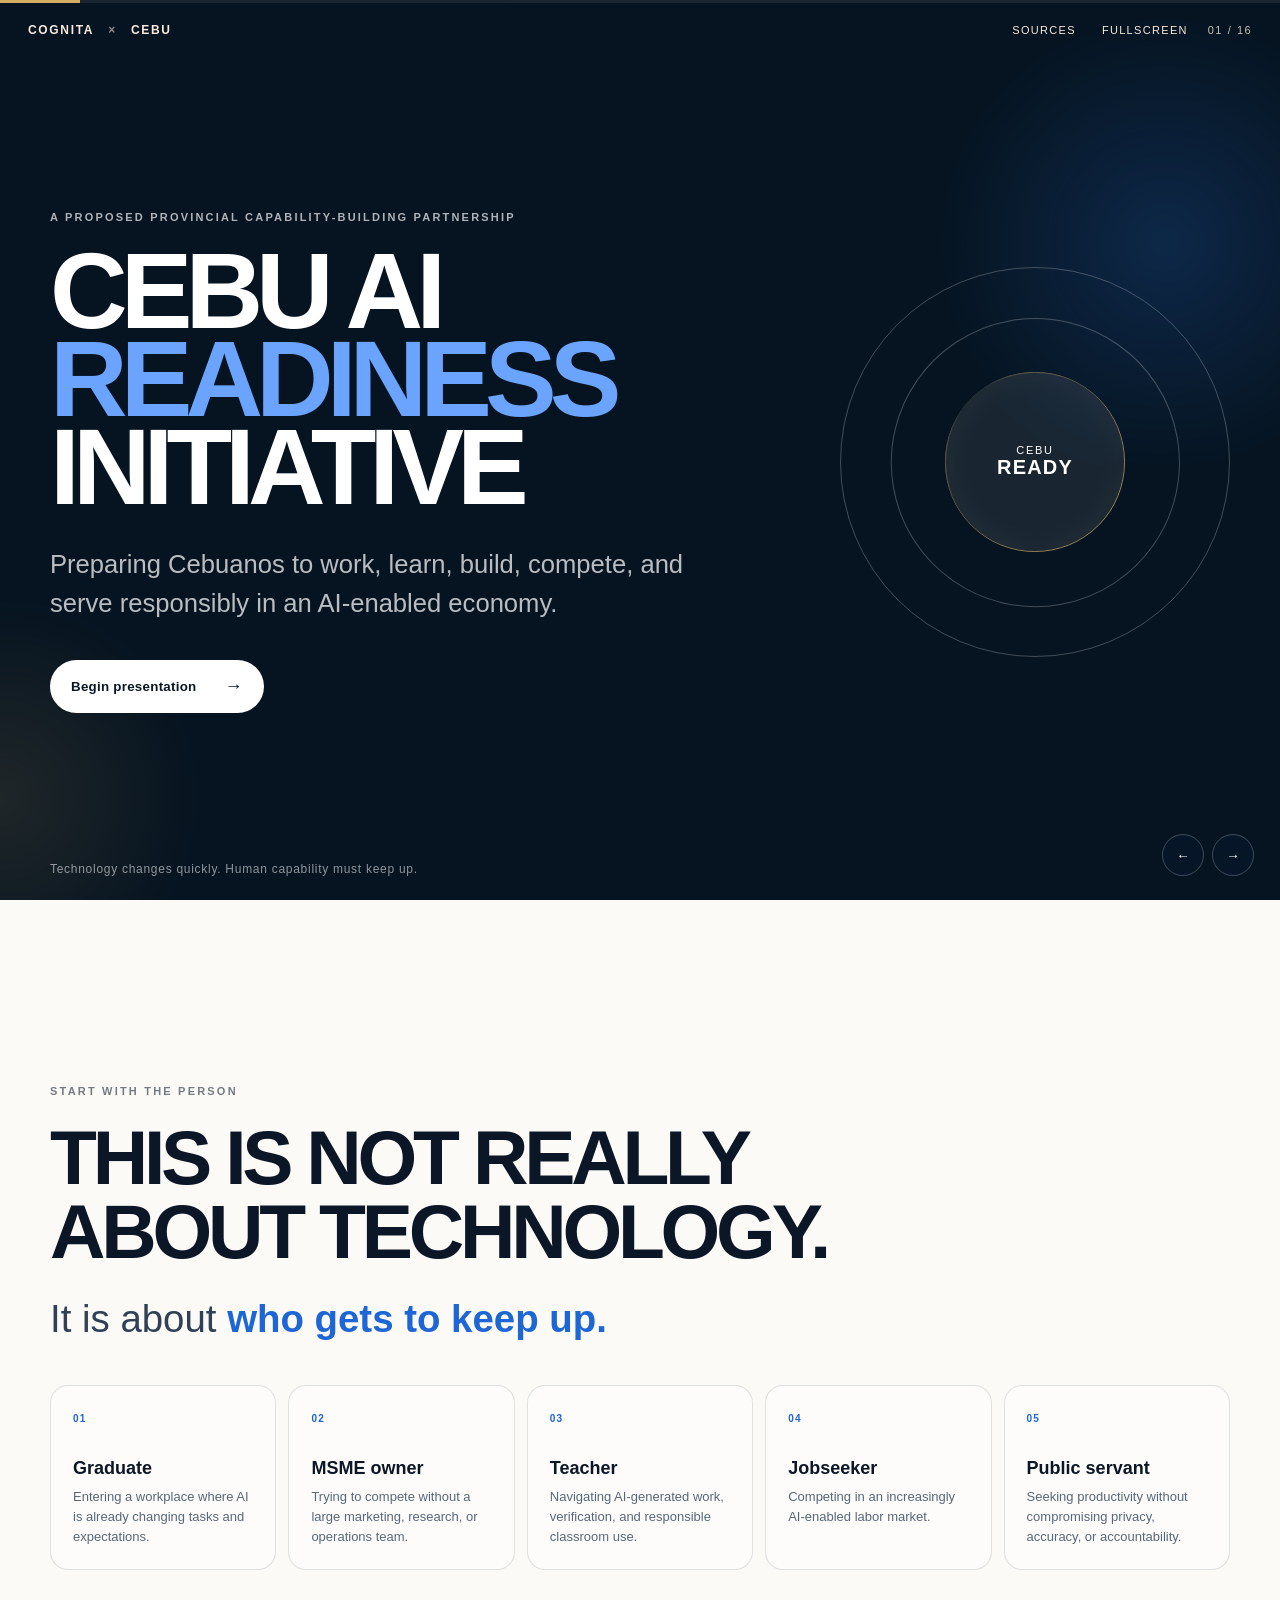
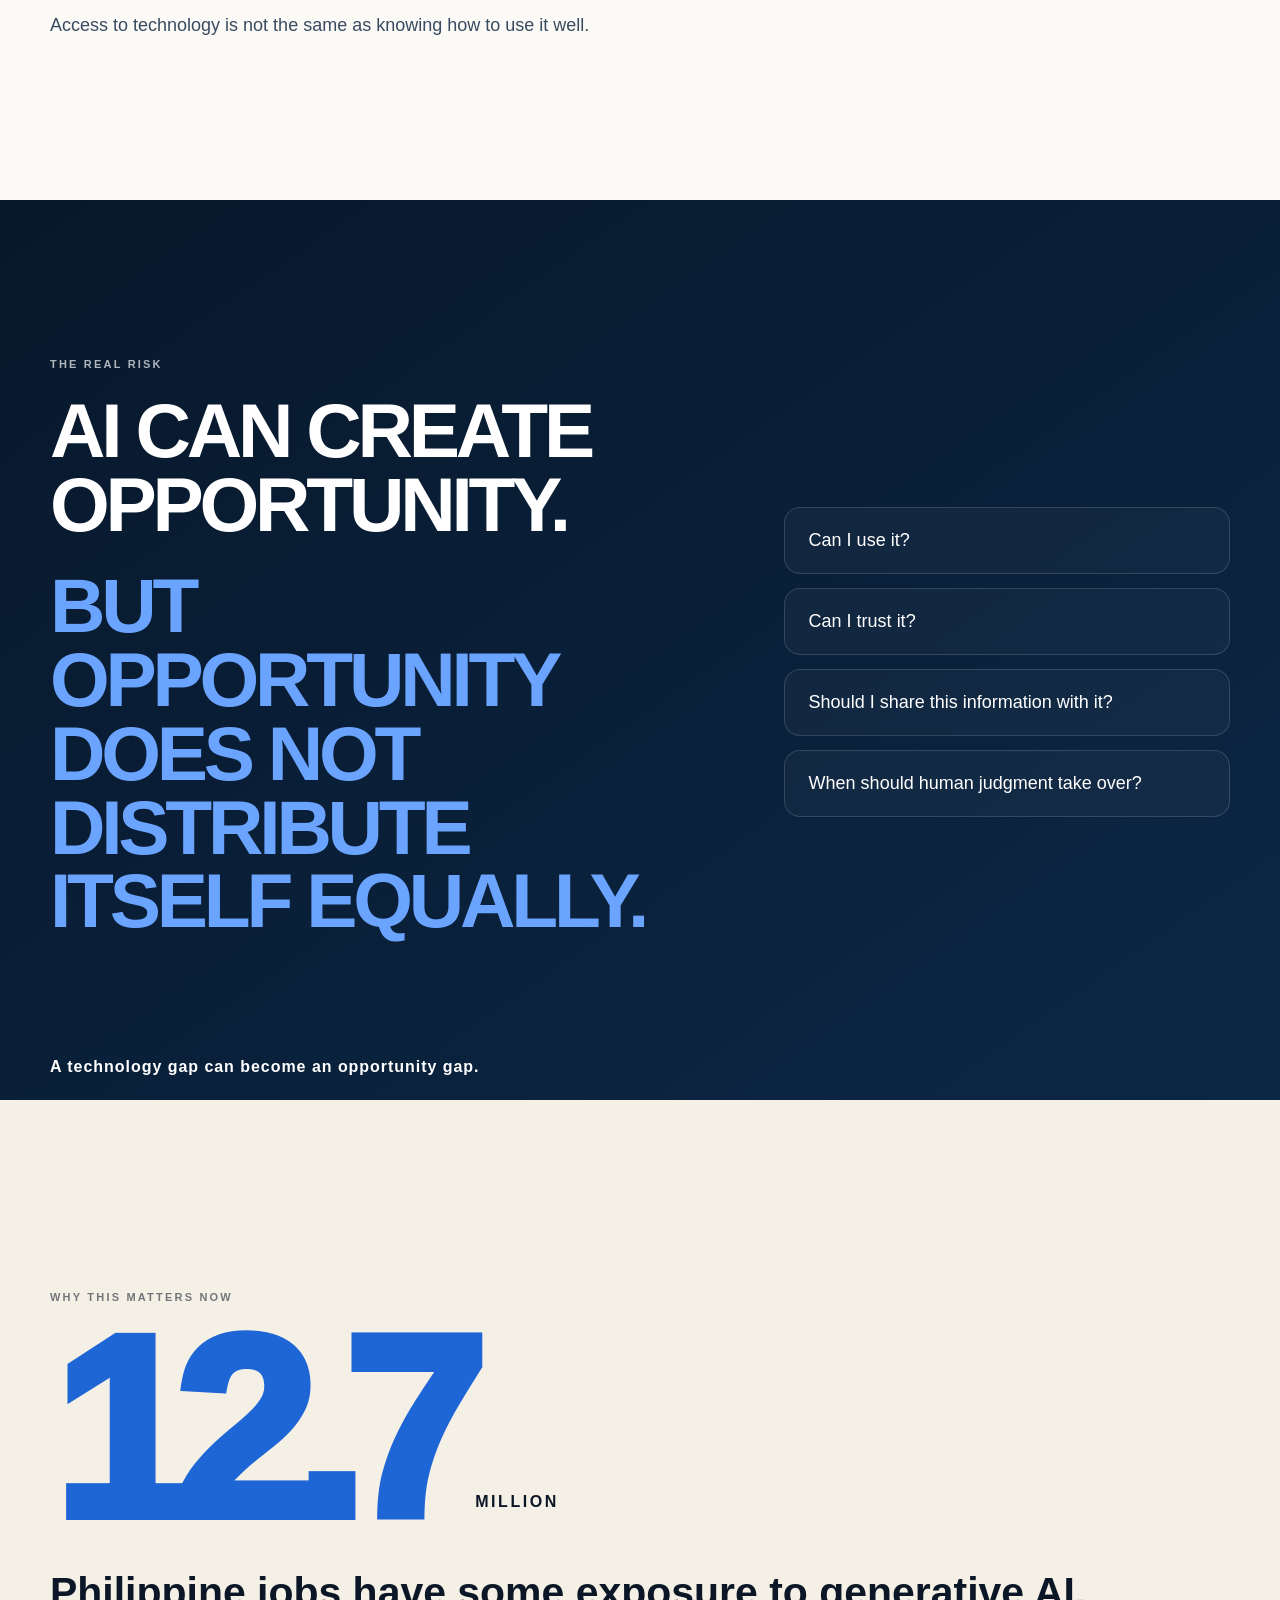
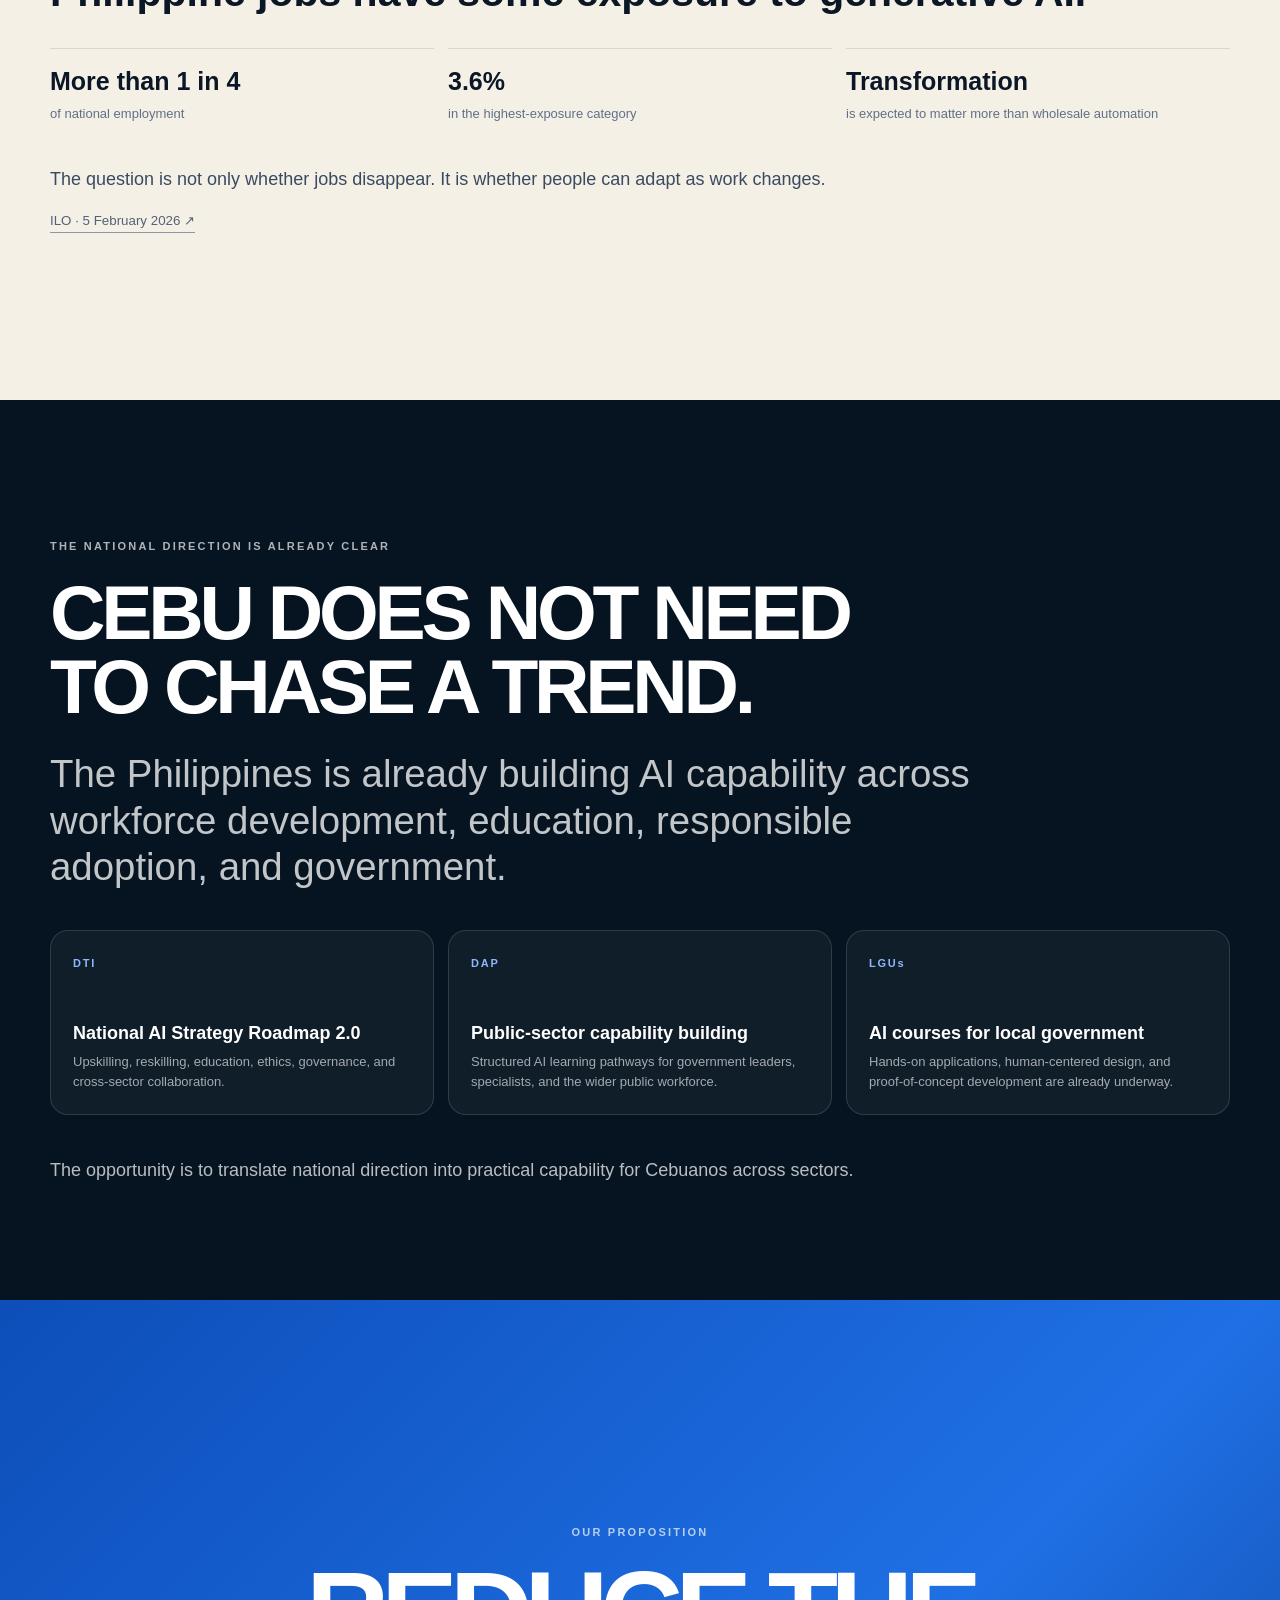
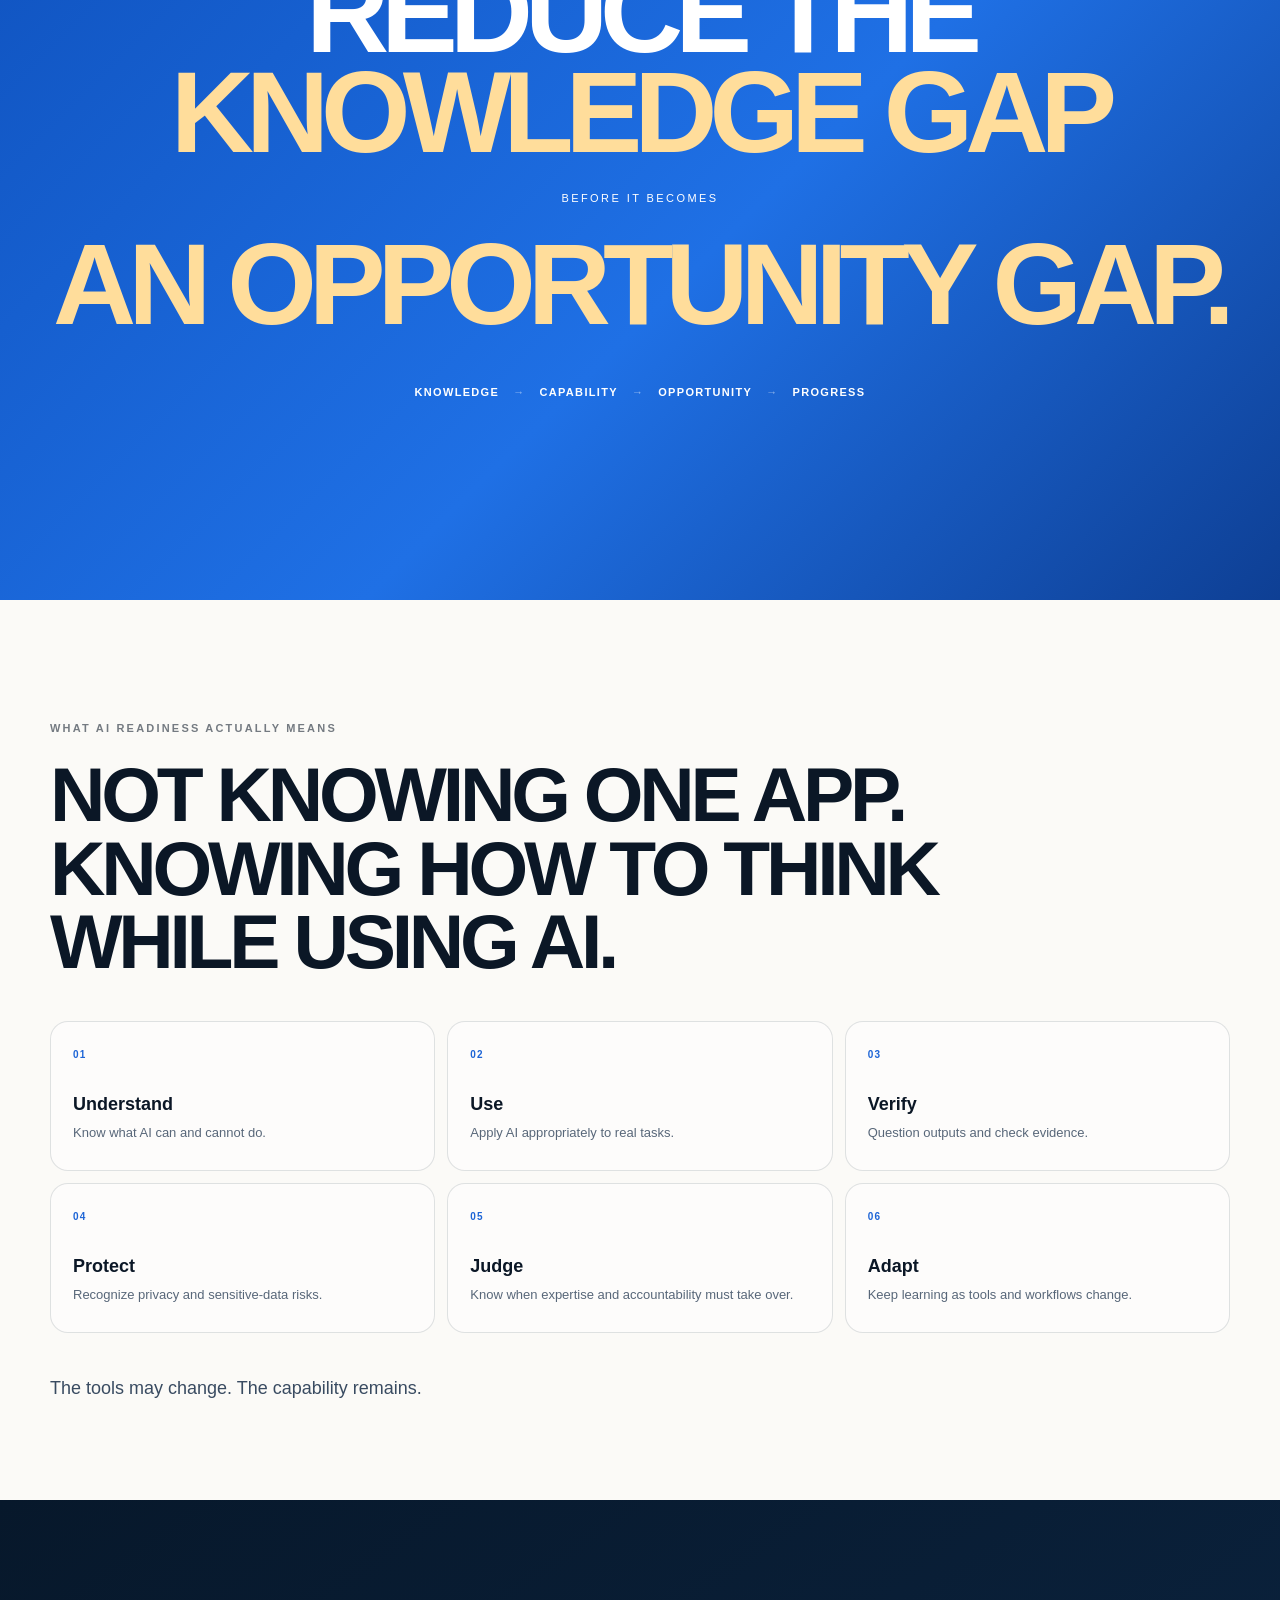
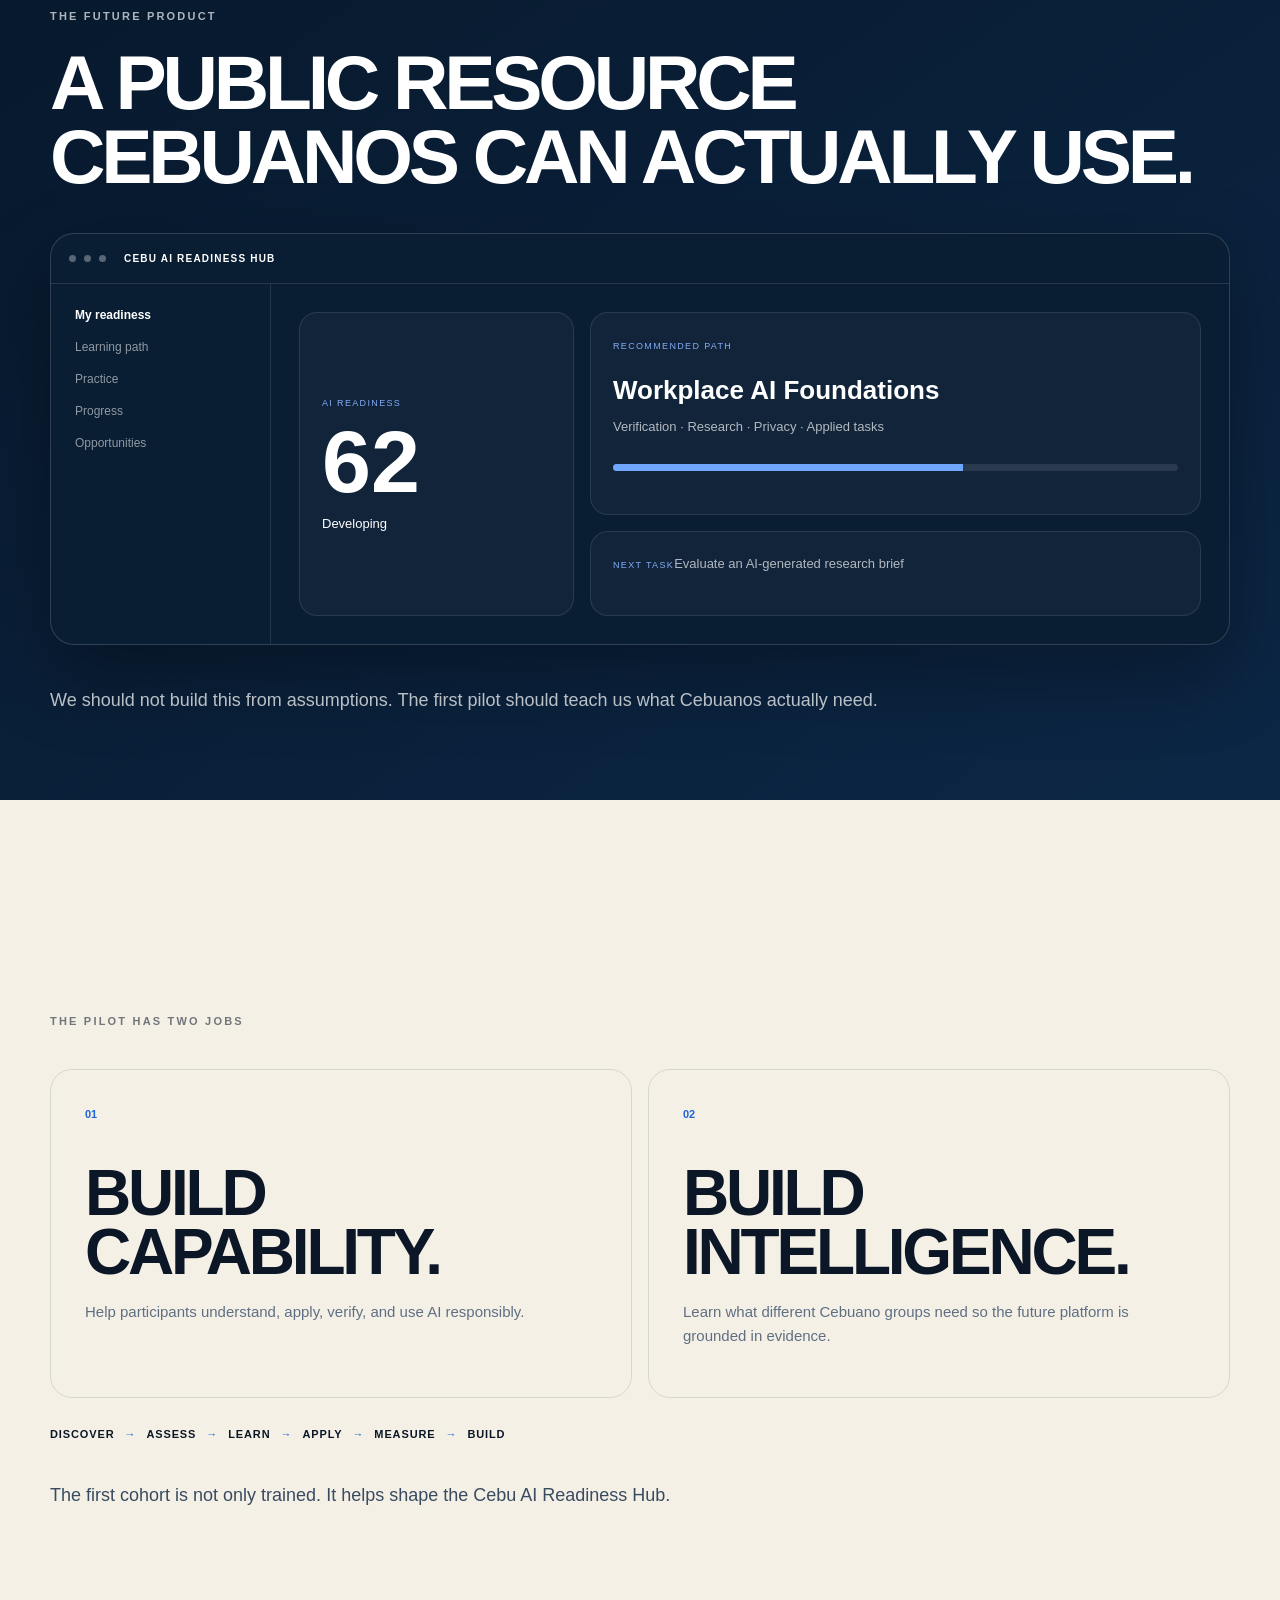
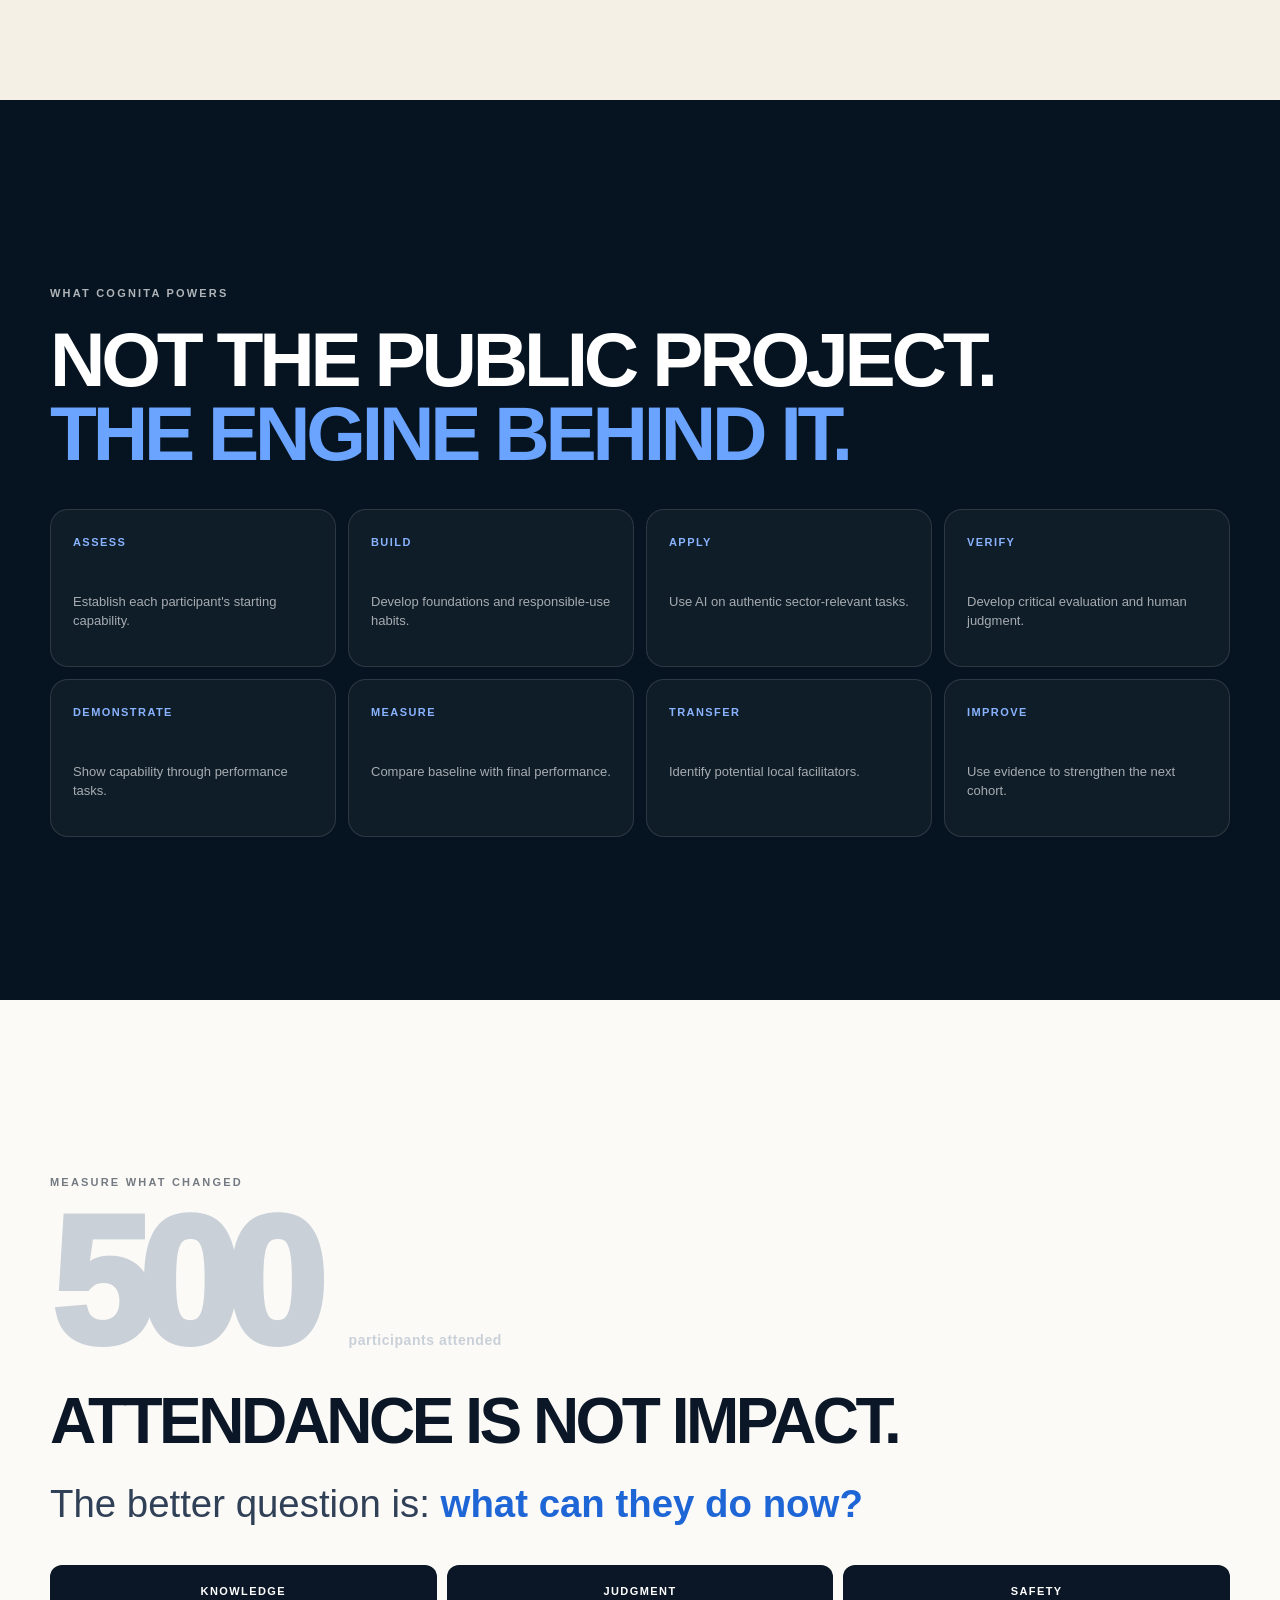
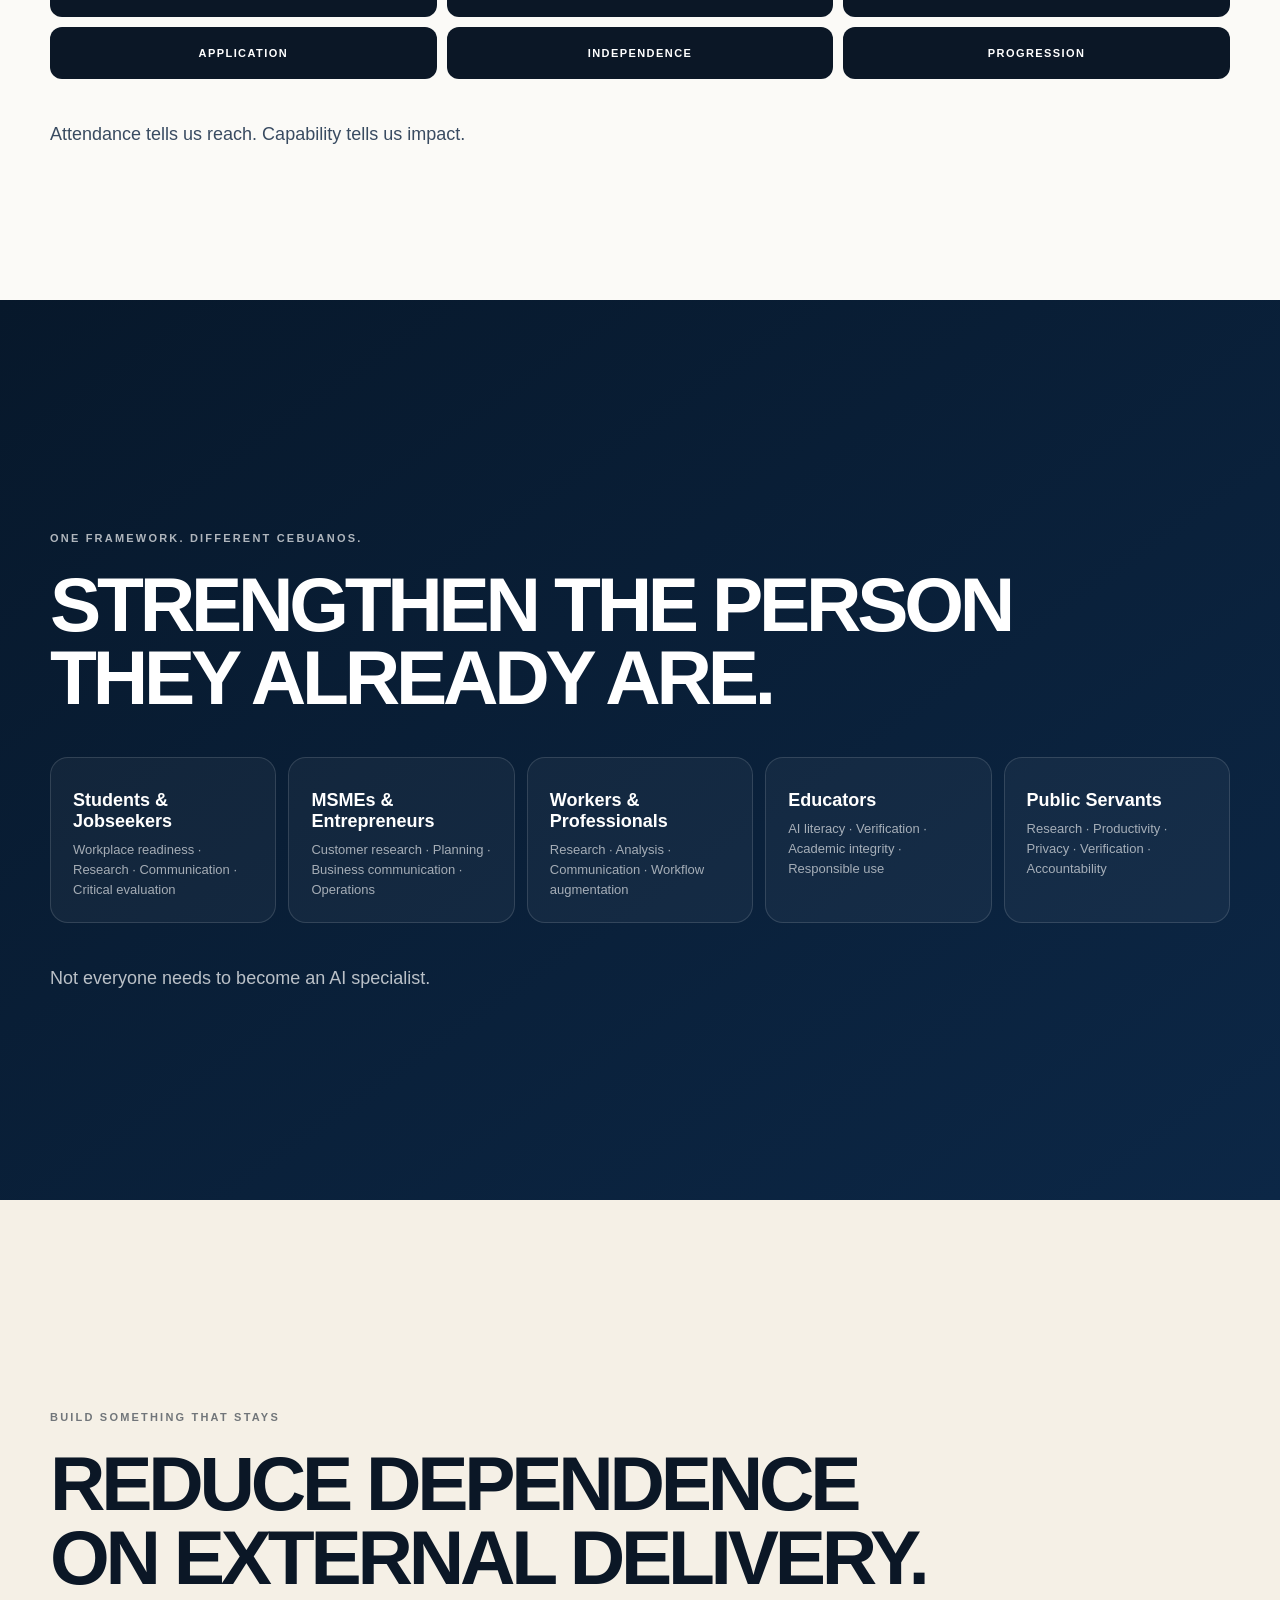
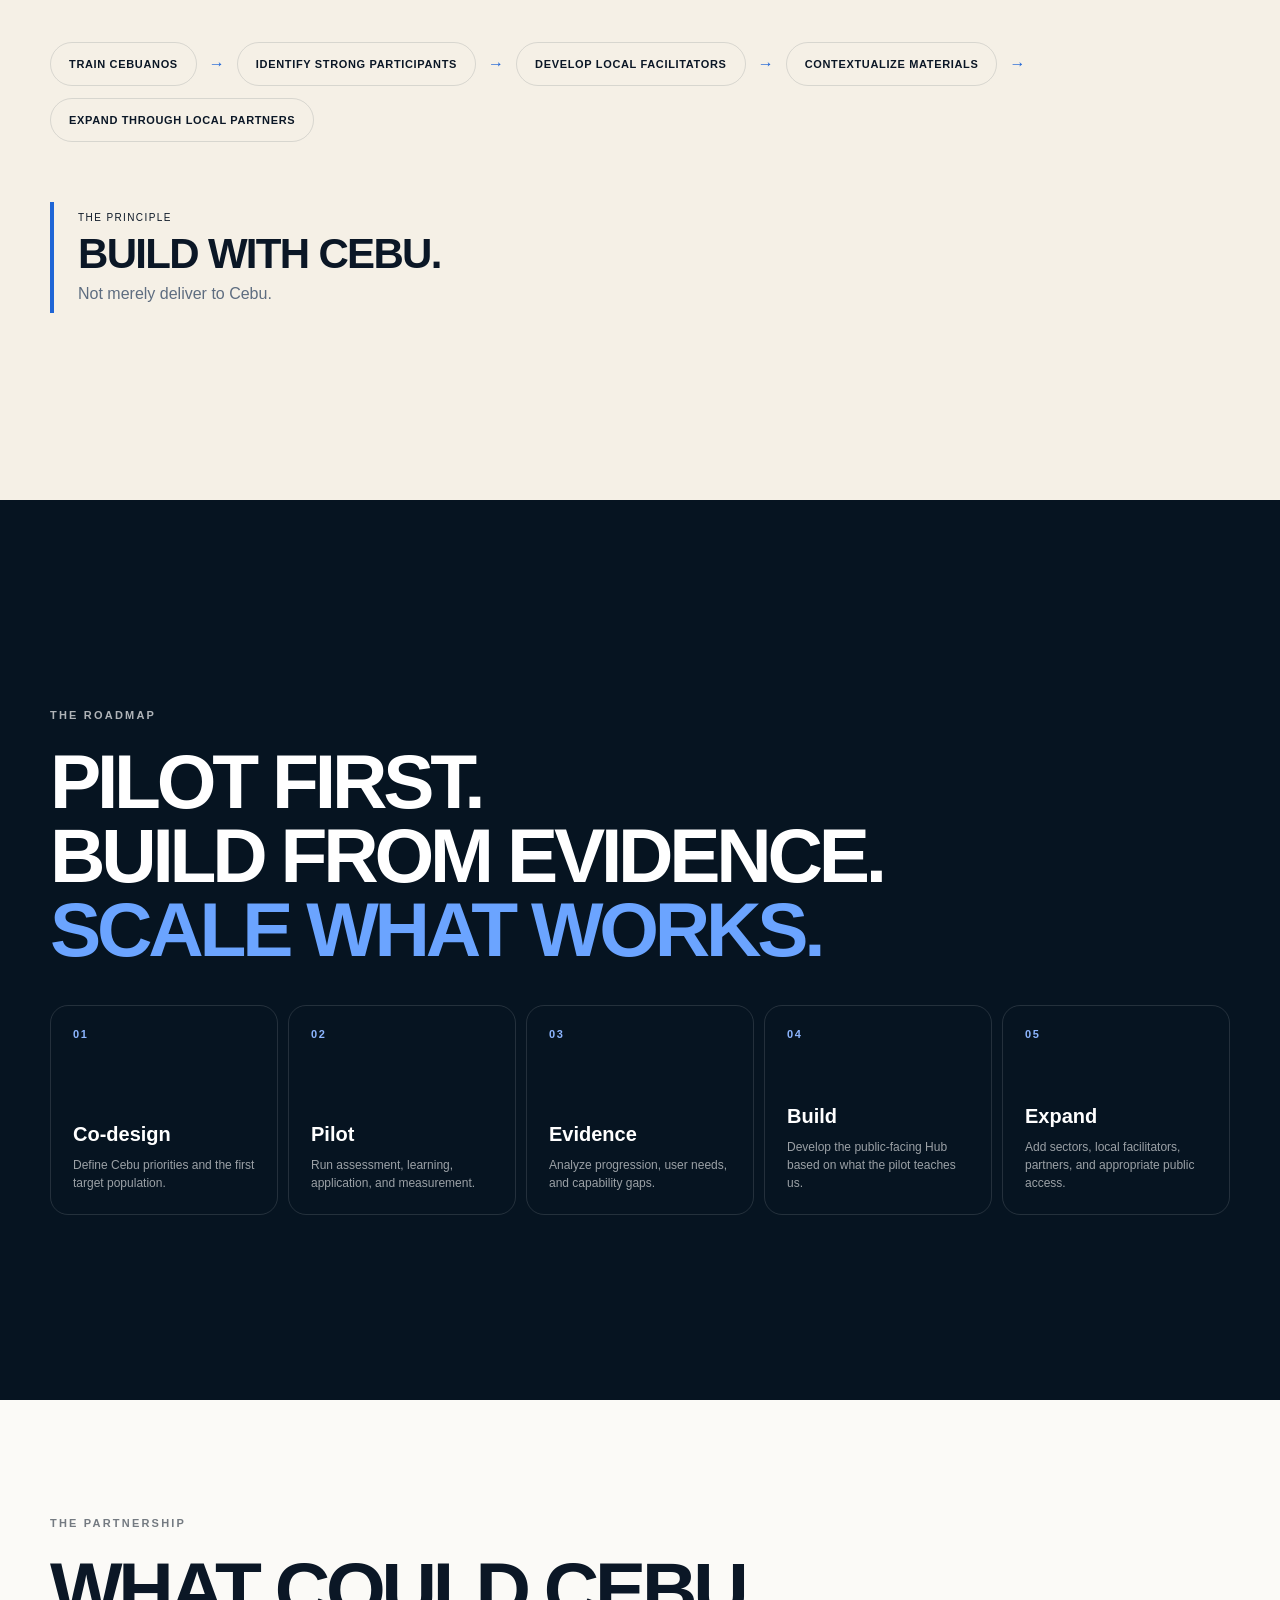
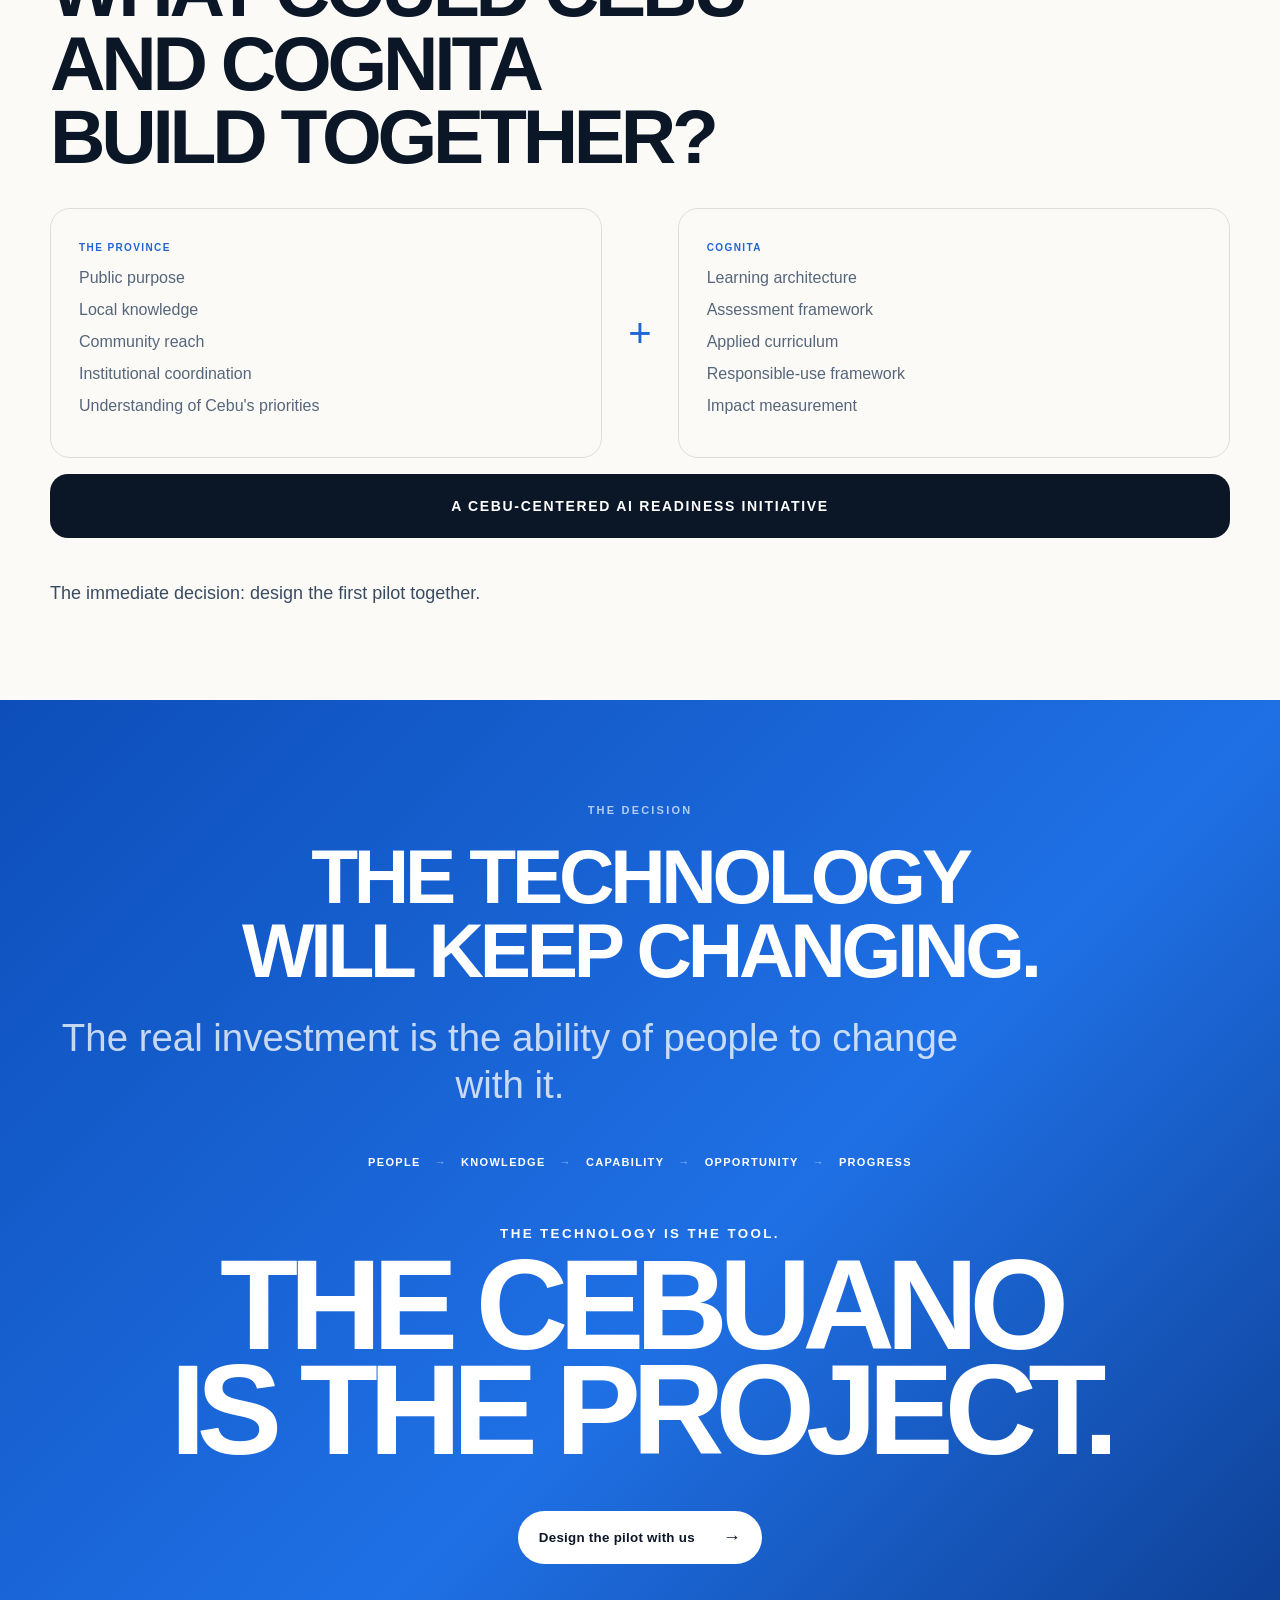
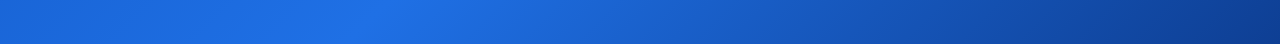
==== index.html @ 588e99e8 "Build Cebu AI Readiness presentation experience" ====
<!doctype html>
<html lang="en">
<head>
  <meta charset="utf-8" />
  <meta name="viewport" content="width=device-width, initial-scale=1" />
  <meta name="theme-color" content="#07182b" />
  <meta name="description" content="Cebu AI Readiness Initiative — a proposed capability-building partnership between Cebu and Cognita." />
  <title>Cebu AI Readiness Initiative | Cognita</title>
  <link rel="stylesheet" href="styles.css" />
</head>
<body>
  <div class="progress" aria-hidden="true"><span id="progressBar"></span></div>

  <header class="chrome" aria-label="Presentation controls">
    <div class="brand">COGNITA <span>×</span> CEBU</div>
    <div class="chrome-actions">
      <button class="icon-btn" id="sourceBtn" type="button" aria-label="View sources">Sources</button>
      <button class="icon-btn" id="fullscreenBtn" type="button" aria-label="Enter fullscreen">Fullscreen</button>
      <div class="counter" aria-live="polite"><span id="currentSection">01</span><span>/</span><span id="totalSections">16</span></div>
    </div>
  </header>

  <main id="presentation">
    <section class="scene hero scene-dark" data-scene="01">
      <div class="ambient ambient-a"></div><div class="ambient ambient-b"></div>
      <div class="scene-inner hero-grid reveal">
        <div>
          <p class="eyebrow">A proposed provincial capability-building partnership</p>
          <h1>CEBU AI<br><span>READINESS</span><br>INITIATIVE</h1>
          <p class="lede">Preparing Cebuanos to work, learn, build, compete, and serve responsibly in an AI-enabled economy.</p>
          <button class="primary" data-next type="button">Begin presentation <span>→</span></button>
        </div>
        <div class="hero-mark" aria-hidden="true">
          <div class="orbit orbit-1"></div><div class="orbit orbit-2"></div><div class="orbit orbit-3"></div>
          <div class="core">CEBU<br><strong>READY</strong></div>
        </div>
      </div>
      <div class="bottom-note">Technology changes quickly. Human capability must keep up.</div>
    </section>

    <section class="scene scene-light" data-scene="02">
      <div class="scene-inner reveal">
        <p class="eyebrow dark">START WITH THE PERSON</p>
        <h2 class="display dark">THIS IS NOT REALLY<br>ABOUT TECHNOLOGY.</h2>
        <p class="statement dark">It is about <em>who gets to keep up.</em></p>
        <div class="people-grid">
          <article><span>01</span><h3>Graduate</h3><p>Entering a workplace where AI is already changing tasks and expectations.</p></article>
          <article><span>02</span><h3>MSME owner</h3><p>Trying to compete without a large marketing, research, or operations team.</p></article>
          <article><span>03</span><h3>Teacher</h3><p>Navigating AI-generated work, verification, and responsible classroom use.</p></article>
          <article><span>04</span><h3>Jobseeker</h3><p>Competing in an increasingly AI-enabled labor market.</p></article>
          <article><span>05</span><h3>Public servant</h3><p>Seeking productivity without compromising privacy, accuracy, or accountability.</p></article>
        </div>
        <p class="closing-line dark">Access to technology is not the same as knowing how to use it well.</p>
      </div>
    </section>

    <section class="scene scene-navy" data-scene="03">
      <div class="scene-inner split reveal">
        <div>
          <p class="eyebrow">THE REAL RISK</p>
          <h2 class="display">AI CAN CREATE<br>OPPORTUNITY.</h2>
          <h2 class="display accent">BUT OPPORTUNITY<br>DOES NOT DISTRIBUTE<br>ITSELF EQUALLY.</h2>
        </div>
        <div class="question-stack">
          <div>Can I use it?</div><div>Can I trust it?</div><div>Should I share this information with it?</div><div>When should human judgment take over?</div>
        </div>
      </div>
      <div class="bottom-note strong">A technology gap can become an opportunity gap.</div>
    </section>

    <section class="scene scene-cream" data-scene="04">
      <div class="scene-inner evidence reveal">
        <p class="eyebrow dark">WHY THIS MATTERS NOW</p>
        <div class="metric-wrap">
          <div class="metric" data-count="12.7">0</div><div class="metric-unit">MILLION</div>
        </div>
        <h2 class="metric-caption dark">Philippine jobs have some exposure to generative AI.</h2>
        <div class="evidence-grid">
          <div><strong>More than 1 in 4</strong><span>of national employment</span></div>
          <div><strong>3.6%</strong><span>in the highest-exposure category</span></div>
          <div><strong>Transformation</strong><span>is expected to matter more than wholesale automation</span></div>
        </div>
        <p class="closing-line dark">The question is not only whether jobs disappear. It is whether people can adapt as work changes.</p>
        <button class="source-link" data-source="ilo" type="button">ILO · 5 February 2026 ↗</button>
      </div>
    </section>

    <section class="scene scene-dark" data-scene="05">
      <div class="scene-inner reveal">
        <p class="eyebrow">THE NATIONAL DIRECTION IS ALREADY CLEAR</p>
        <h2 class="display">CEBU DOES NOT NEED<br>TO CHASE A TREND.</h2>
        <p class="statement">The Philippines is already building AI capability across workforce development, education, responsible adoption, and government.</p>
        <div class="signal-grid">
          <article><span>DTI</span><h3>National AI Strategy Roadmap 2.0</h3><p>Upskilling, reskilling, education, ethics, governance, and cross-sector collaboration.</p></article>
          <article><span>DAP</span><h3>Public-sector capability building</h3><p>Structured AI learning pathways for government leaders, specialists, and the wider public workforce.</p></article>
          <article><span>LGUs</span><h3>AI courses for local government</h3><p>Hands-on applications, human-centered design, and proof-of-concept development are already underway.</p></article>
        </div>
        <p class="closing-line">The opportunity is to translate national direction into practical capability for Cebuanos across sectors.</p>
      </div>
    </section>

    <section class="scene scene-blue" data-scene="06">
      <div class="scene-inner center reveal">
        <p class="eyebrow">OUR PROPOSITION</p>
        <h2 class="mega">REDUCE THE<br><span>KNOWLEDGE GAP</span></h2>
        <p class="bridge">before it becomes</p>
        <h2 class="mega"><span>AN OPPORTUNITY GAP.</span></h2>
        <div class="ladder"><span>KNOWLEDGE</span><b>→</b><span>CAPABILITY</span><b>→</b><span>OPPORTUNITY</span><b>→</b><span>PROGRESS</span></div>
      </div>
    </section>

    <section class="scene scene-light" data-scene="07">
      <div class="scene-inner reveal">
        <p class="eyebrow dark">WHAT AI READINESS ACTUALLY MEANS</p>
        <h2 class="display dark">NOT KNOWING ONE APP.<br>KNOWING HOW TO THINK<br>WHILE USING AI.</h2>
        <div class="capability-grid">
          <article><span>01</span><h3>Understand</h3><p>Know what AI can and cannot do.</p></article>
          <article><span>02</span><h3>Use</h3><p>Apply AI appropriately to real tasks.</p></article>
          <article><span>03</span><h3>Verify</h3><p>Question outputs and check evidence.</p></article>
          <article><span>04</span><h3>Protect</h3><p>Recognize privacy and sensitive-data risks.</p></article>
          <article><span>05</span><h3>Judge</h3><p>Know when expertise and accountability must take over.</p></article>
          <article><span>06</span><h3>Adapt</h3><p>Keep learning as tools and workflows change.</p></article>
        </div>
        <p class="closing-line dark">The tools may change. The capability remains.</p>
      </div>
    </section>

    <section class="scene scene-navy" data-scene="08">
      <div class="scene-inner reveal">
        <p class="eyebrow">THE FUTURE PRODUCT</p>
        <h2 class="display">A PUBLIC RESOURCE<br>CEBUANOS CAN ACTUALLY USE.</h2>
        <div class="product-shell">
          <div class="product-top"><span class="dot"></span><span class="dot"></span><span class="dot"></span><strong>CEBU AI READINESS HUB</strong></div>
          <div class="product-body">
            <aside><b>My readiness</b><span>Learning path</span><span>Practice</span><span>Progress</span><span>Opportunities</span></aside>
            <div class="dashboard">
              <div class="score"><small>AI READINESS</small><strong>62</strong><span>Developing</span></div>
              <div class="path"><small>RECOMMENDED PATH</small><h3>Workplace AI Foundations</h3><p>Verification · Research · Privacy · Applied tasks</p><div class="bar"><span></span></div></div>
              <div class="mini"><small>NEXT TASK</small><strong>Evaluate an AI-generated research brief</strong></div>
            </div>
          </div>
        </div>
        <p class="closing-line">We should not build this from assumptions. The first pilot should teach us what Cebuanos actually need.</p>
      </div>
    </section>

    <section class="scene scene-cream" data-scene="09">
      <div class="scene-inner reveal">
        <p class="eyebrow dark">THE PILOT HAS TWO JOBS</p>
        <div class="dual">
          <div><span>01</span><h2>BUILD<br>CAPABILITY.</h2><p>Help participants understand, apply, verify, and use AI responsibly.</p></div>
          <div><span>02</span><h2>BUILD<br>INTELLIGENCE.</h2><p>Learn what different Cebuano groups need so the future platform is grounded in evidence.</p></div>
        </div>
        <div class="flow dark-flow"><span>DISCOVER</span><b>→</b><span>ASSESS</span><b>→</b><span>LEARN</span><b>→</b><span>APPLY</span><b>→</b><span>MEASURE</span><b>→</b><span>BUILD</span></div>
        <p class="closing-line dark">The first cohort is not only trained. It helps shape the Cebu AI Readiness Hub.</p>
      </div>
    </section>

    <section class="scene scene-dark" data-scene="10">
      <div class="scene-inner reveal">
        <p class="eyebrow">WHAT COGNITA POWERS</p>
        <h2 class="display">NOT THE PUBLIC PROJECT.<br><span class="accent">THE ENGINE BEHIND IT.</span></h2>
        <div class="engine-grid">
          <article><b>ASSESS</b><p>Establish each participant's starting capability.</p></article>
          <article><b>BUILD</b><p>Develop foundations and responsible-use habits.</p></article>
          <article><b>APPLY</b><p>Use AI on authentic sector-relevant tasks.</p></article>
          <article><b>VERIFY</b><p>Develop critical evaluation and human judgment.</p></article>
          <article><b>DEMONSTRATE</b><p>Show capability through performance tasks.</p></article>
          <article><b>MEASURE</b><p>Compare baseline with final performance.</p></article>
          <article><b>TRANSFER</b><p>Identify potential local facilitators.</p></article>
          <article><b>IMPROVE</b><p>Use evidence to strengthen the next cohort.</p></article>
        </div>
      </div>
    </section>

    <section class="scene scene-light" data-scene="11">
      <div class="scene-inner reveal">
        <p class="eyebrow dark">MEASURE WHAT CHANGED</p>
        <div class="attendance">500 <span>participants attended</span></div>
        <h2 class="display dark strike">ATTENDANCE IS NOT IMPACT.</h2>
        <p class="statement dark">The better question is: <em>what can they do now?</em></p>
        <div class="measure-grid">
          <div>KNOWLEDGE</div><div>JUDGMENT</div><div>SAFETY</div><div>APPLICATION</div><div>INDEPENDENCE</div><div>PROGRESSION</div>
        </div>
        <p class="closing-line dark">Attendance tells us reach. Capability tells us impact.</p>
      </div>
    </section>

    <section class="scene scene-navy" data-scene="12">
      <div class="scene-inner reveal">
        <p class="eyebrow">ONE FRAMEWORK. DIFFERENT CEBUANOS.</p>
        <h2 class="display">STRENGTHEN THE PERSON<br>THEY ALREADY ARE.</h2>
        <div class="sector-grid">
          <article><h3>Students & Jobseekers</h3><p>Workplace readiness · Research · Communication · Critical evaluation</p></article>
          <article><h3>MSMEs & Entrepreneurs</h3><p>Customer research · Planning · Business communication · Operations</p></article>
          <article><h3>Workers & Professionals</h3><p>Research · Analysis · Communication · Workflow augmentation</p></article>
          <article><h3>Educators</h3><p>AI literacy · Verification · Academic integrity · Responsible use</p></article>
          <article><h3>Public Servants</h3><p>Research · Productivity · Privacy · Verification · Accountability</p></article>
        </div>
        <p class="closing-line">Not everyone needs to become an AI specialist.</p>
      </div>
    </section>

    <section class="scene scene-cream" data-scene="13">
      <div class="scene-inner reveal">
        <p class="eyebrow dark">BUILD SOMETHING THAT STAYS</p>
        <h2 class="display dark">REDUCE DEPENDENCE<br>ON EXTERNAL DELIVERY.</h2>
        <div class="transfer">
          <span>TRAIN CEBUANOS</span><b>→</b><span>IDENTIFY STRONG PARTICIPANTS</span><b>→</b><span>DEVELOP LOCAL FACILITATORS</span><b>→</b><span>CONTEXTUALIZE MATERIALS</span><b>→</b><span>EXPAND THROUGH LOCAL PARTNERS</span>
        </div>
        <div class="ownership-card"><small>THE PRINCIPLE</small><strong>BUILD WITH CEBU.</strong><span>Not merely deliver to Cebu.</span></div>
      </div>
    </section>

    <section class="scene scene-dark" data-scene="14">
      <div class="scene-inner reveal">
        <p class="eyebrow">THE ROADMAP</p>
        <h2 class="display">PILOT FIRST.<br>BUILD FROM EVIDENCE.<br><span class="accent">SCALE WHAT WORKS.</span></h2>
        <ol class="roadmap">
          <li><b>01</b><div><strong>Co-design</strong><span>Define Cebu priorities and the first target population.</span></div></li>
          <li><b>02</b><div><strong>Pilot</strong><span>Run assessment, learning, application, and measurement.</span></div></li>
          <li><b>03</b><div><strong>Evidence</strong><span>Analyze progression, user needs, and capability gaps.</span></div></li>
          <li><b>04</b><div><strong>Build</strong><span>Develop the public-facing Hub based on what the pilot teaches us.</span></div></li>
          <li><b>05</b><div><strong>Expand</strong><span>Add sectors, local facilitators, partners, and appropriate public access.</span></div></li>
        </ol>
      </div>
    </section>

    <section class="scene scene-light" data-scene="15">
      <div class="scene-inner reveal">
        <p class="eyebrow dark">THE PARTNERSHIP</p>
        <h2 class="display dark">WHAT COULD CEBU<br>AND COGNITA<br>BUILD TOGETHER?</h2>
        <div class="partner-grid">
          <div><small>THE PROVINCE</small><p>Public purpose</p><p>Local knowledge</p><p>Community reach</p><p>Institutional coordination</p><p>Understanding of Cebu's priorities</p></div>
          <div class="plus">+</div>
          <div><small>COGNITA</small><p>Learning architecture</p><p>Assessment framework</p><p>Applied curriculum</p><p>Responsible-use framework</p><p>Impact measurement</p></div>
        </div>
        <div class="result dark">A CEBU-CENTERED AI READINESS INITIATIVE</div>
        <p class="closing-line dark">The immediate decision: design the first pilot together.</p>
      </div>
    </section>

    <section class="scene finale scene-blue" data-scene="16">
      <div class="scene-inner center reveal">
        <p class="eyebrow">THE DECISION</p>
        <h2 class="display">THE TECHNOLOGY<br>WILL KEEP CHANGING.</h2>
        <p class="statement">The real investment is the ability of people to change with it.</p>
        <div class="final-chain"><span>PEOPLE</span><b>→</b><span>KNOWLEDGE</span><b>→</b><span>CAPABILITY</span><b>→</b><span>OPPORTUNITY</span><b>→</b><span>PROGRESS</span></div>
        <div class="final-lockup"><small>THE TECHNOLOGY IS THE TOOL.</small><strong>THE CEBUANO<br>IS THE PROJECT.</strong></div>
        <button class="primary light-btn" id="pilotBtn" type="button">Design the pilot with us <span>→</span></button>
      </div>
    </section>
  </main>

  <nav class="nav-arrows" aria-label="Presentation navigation">
    <button id="prevBtn" type="button" aria-label="Previous section">←</button>
    <button id="nextBtn" type="button" aria-label="Next section">→</button>
  </nav>

  <dialog id="sourcesDialog">
    <div class="dialog-head"><div><small>EVIDENCE BASE</small><h2>Sources</h2></div><button id="closeSources" type="button" aria-label="Close sources">×</button></div>
    <div class="source-list">
      <a id="ilo" href="https://www.ilo.org/publications/generative-ai-and-jobs-philippines-labour-market-exposure-and-policy" target="_blank" rel="noreferrer"><span>ILO · 5 February 2026</span><strong>Generative AI and jobs in the Philippines</strong><p>More than one-quarter of Philippine employment, around 12.7 million jobs, has some exposure to GenAI. The ILO emphasizes job transformation more than wholesale automation.</p></a>
      <a href="https://www.dti.gov.ph/archived/dti-drives-ai-innovation-national-roadmap-2-0-cair-launch" target="_blank" rel="noreferrer"><span>Department of Trade and Industry</span><strong>National AI Strategy Roadmap 2.0</strong><p>Upskilling and reskilling, education and talent, ethical AI, and whole-of-nation collaboration are among the strategy's priorities.</p></a>
      <a href="https://dap.edu.ph/dap-to-launch-national-ai-capability-building-program-for-the-philippine-public-sector/" target="_blank" rel="noreferrer"><span>Development Academy of the Philippines · 2026</span><strong>National Capability-Building Program on AI</strong><p>Differentiated AI learning pathways for leaders, specialists, and the broader public-sector workforce.</p></a>
      <a href="https://dap.edu.ph/dap-launches-ai-course-for-local-government-units-to-drive-public-sector-innovation/" target="_blank" rel="noreferrer"><span>Development Academy of the Philippines · August 2026</span><strong>AI Course for Local Government Units</strong><p>LGU-focused capability building with practical applications and AI-powered proof-of-concept development.</p></a>
    </div>
    <p class="disclaimer">These sources establish the policy and labor-market context. Their inclusion does not imply endorsement of Cognita by any cited institution.</p>
  </dialog>

  <dialog id="pilotDialog">
    <div class="dialog-head"><div><small>NEXT STEP</small><h2>Design the first pilot</h2></div><button id="closePilot" type="button" aria-label="Close">×</button></div>
    <div class="pilot-steps">
      <div><b>01</b><span>Identify Cebu's priority cohort</span></div><div><b>02</b><span>Nominate participating offices and focal persons</span></div><div><b>03</b><span>Agree on pilot outcomes, safeguards, and scope</span></div><div><b>04</b><span>Build the baseline assessment and pathway</span></div><div><b>05</b><span>Launch, measure, report, and decide what deserves to scale</span></div>
    </div>
    <p class="closing-line dark">The proposed first commitment is not province-wide rollout. It is a jointly designed, measurable pilot.</p>
  </dialog>

  <script src="app.js"></script>
</body>
</html>
---- styles.css ----
:root{--navy:#07182b;--navy2:#0b213b;--blue:#1e65d6;--blue2:#2f7df0;--cream:#f5f0e6;--paper:#fbfaf7;--ink:#0b1726;--muted:#617085;--gold:#d6ad62;--line:rgba(255,255,255,.16);--lightline:rgba(7,24,43,.12)}
*{box-sizing:border-box}
html{scroll-behavior:smooth;scroll-snap-type:y mandatory;background:var(--navy)}
body{margin:0;font-family:Inter,ui-sans-serif,-apple-system,BlinkMacSystemFont,"Segoe UI",sans-serif;background:var(--navy);color:white;overflow-x:hidden}
.progress{position:fixed;top:0;left:0;width:100%;height:3px;background:rgba(255,255,255,.08);z-index:100}.progress span{display:block;height:100%;width:0;background:var(--gold);transition:width .3s ease}
.chrome{position:fixed;top:3px;left:0;width:100%;display:flex;align-items:center;justify-content:space-between;padding:20px 28px;z-index:90;mix-blend-mode:difference;color:#fff;pointer-events:none}.brand,.chrome-actions{display:flex;align-items:center;gap:14px}.brand{font-size:12px;letter-spacing:.14em;font-weight:800}.brand span{opacity:.55}.chrome-actions{pointer-events:auto}.icon-btn{border:0;background:transparent;color:inherit;font:inherit;font-size:11px;text-transform:uppercase;letter-spacing:.12em;cursor:pointer}.counter{font-size:11px;letter-spacing:.12em;display:flex;gap:5px;opacity:.8}
.scene{min-height:100svh;scroll-snap-align:start;position:relative;display:flex;align-items:center;overflow:hidden}.scene-inner{width:min(1180px,calc(100% - 80px));margin:0 auto;padding:104px 0 80px;position:relative;z-index:2}
.scene-dark{background:#061421}.scene-navy{background:linear-gradient(145deg,#07182b 0%,#0c2746 100%)}.scene-blue{background:linear-gradient(135deg,#0d4eb9 0%,#1f70e5 58%,#0e3f94 100%)}.scene-light{background:var(--paper);color:var(--ink)}.scene-cream{background:var(--cream);color:var(--ink)}
.ambient{position:absolute;border-radius:50%;filter:blur(6px);opacity:.35}.ambient-a{width:38vw;height:38vw;right:-10vw;top:0;background:radial-gradient(circle,rgba(46,126,240,.55),transparent 68%)}.ambient-b{width:32vw;height:32vw;left:-16vw;bottom:-8vw;background:radial-gradient(circle,rgba(214,173,98,.35),transparent 70%)}
.hero-grid,.split{display:grid;grid-template-columns:1.2fr .8fr;gap:64px;align-items:center}.eyebrow{font-size:11px;font-weight:800;letter-spacing:.2em;text-transform:uppercase;opacity:.68;margin:0 0 24px}.eyebrow.dark{color:var(--ink);opacity:.56}
h1{font-size:clamp(56px,8.4vw,126px);line-height:.82;letter-spacing:-.065em;margin:0;font-weight:900}h1 span,.accent{color:#6ba4ff}.lede{font-size:clamp(17px,2vw,26px);line-height:1.5;max-width:760px;color:rgba(255,255,255,.72);margin:34px 0 38px}
.primary{border:1px solid rgba(255,255,255,.35);background:white;color:var(--ink);padding:15px 20px;border-radius:999px;font-weight:800;letter-spacing:.02em;display:inline-flex;gap:28px;align-items:center;cursor:pointer}.primary span{font-size:18px}
.bottom-note{position:absolute;left:50%;bottom:24px;transform:translateX(-50%);width:min(1180px,calc(100% - 80px));font-size:12px;letter-spacing:.06em;color:rgba(255,255,255,.55);z-index:3}.bottom-note.strong{font-size:16px;color:white;font-weight:750}
.hero-mark{width:min(390px,34vw);aspect-ratio:1;justify-self:end;position:relative;display:grid;place-items:center}.orbit{position:absolute;border:1px solid rgba(255,255,255,.24);border-radius:50%}.orbit-1{inset:0}.orbit-2{inset:13%;transform:rotate(35deg)}.orbit-3{inset:27%;border-color:rgba(214,173,98,.65)}.core{width:46%;aspect-ratio:1;border-radius:50%;background:rgba(255,255,255,.08);backdrop-filter:blur(10px);display:grid;place-content:center;text-align:center;font-size:11px;letter-spacing:.16em}.core strong{font-size:20px;letter-spacing:.06em}
.display{font-size:clamp(42px,6vw,88px);line-height:.96;letter-spacing:-.055em;margin:0 0 28px}.display.dark{color:var(--ink)}.statement{font-size:clamp(22px,3vw,42px);line-height:1.2;max-width:920px;color:rgba(255,255,255,.76);margin:22px 0 38px}.statement.dark{color:#304057}.statement em{font-style:normal;color:var(--blue);font-weight:800}
.people-grid{display:grid;grid-template-columns:repeat(5,1fr);gap:12px;margin-top:42px}.people-grid article,.capability-grid article,.signal-grid article,.engine-grid article,.sector-grid article{padding:22px;border:1px solid var(--lightline);border-radius:18px;background:rgba(255,255,255,.45)}.people-grid article span,.capability-grid article span{font-size:10px;letter-spacing:.12em;color:var(--blue);font-weight:900}.people-grid h3,.capability-grid h3,.signal-grid h3,.sector-grid h3{margin:32px 0 8px;font-size:18px}.people-grid p,.capability-grid p,.signal-grid p,.sector-grid p{margin:0;font-size:13px;line-height:1.55;color:#586779}.closing-line{font-size:18px;line-height:1.5;margin:42px 0 0;max-width:900px;color:rgba(255,255,255,.72)}.closing-line.dark{color:#394b61}
.question-stack{display:grid;gap:14px}.question-stack div{padding:22px 24px;border:1px solid rgba(255,255,255,.14);border-radius:16px;font-size:18px;background:rgba(255,255,255,.035)}
.metric-wrap{display:flex;align-items:flex-end;gap:14px;margin-top:10px}.metric{font-size:clamp(110px,20vw,270px);line-height:.82;letter-spacing:-.085em;font-weight:950;color:var(--blue)}.metric-unit{font-size:16px;font-weight:900;letter-spacing:.16em;padding-bottom:26px}.metric-caption{font-size:clamp(25px,3.2vw,44px);margin:32px 0}.evidence-grid{display:grid;grid-template-columns:repeat(3,1fr);gap:14px}.evidence-grid div{border-top:1px solid var(--lightline);padding-top:18px;display:grid;gap:8px}.evidence-grid strong{font-size:25px}.evidence-grid span{font-size:13px;line-height:1.5;color:#607087}.source-link{margin-top:20px;background:transparent;border:0;border-bottom:1px solid #8b98a8;padding:0 0 4px;color:#536277;cursor:pointer}
.signal-grid{display:grid;grid-template-columns:repeat(3,1fr);gap:14px;margin-top:40px}.signal-grid article{background:rgba(255,255,255,.045);border-color:rgba(255,255,255,.13)}.signal-grid article span{font-size:11px;letter-spacing:.16em;font-weight:900;color:#8eb7ff}.signal-grid article h3{margin-top:52px}.signal-grid article p{color:rgba(255,255,255,.62)}
.center{text-align:center}.mega{font-size:clamp(54px,9vw,130px);letter-spacing:-.07em;line-height:.87;margin:0}.mega span{color:#ffdd9b}.bridge{text-transform:uppercase;letter-spacing:.22em;font-size:11px;margin:30px 0}.ladder,.final-chain{display:flex;justify-content:center;flex-wrap:wrap;gap:14px;align-items:center;margin-top:52px;font-size:11px;font-weight:900;letter-spacing:.12em}.ladder b,.final-chain b{opacity:.5}
.capability-grid{display:grid;grid-template-columns:repeat(3,1fr);gap:12px;margin-top:42px}.capability-grid article{min-height:150px}
.product-shell{border:1px solid rgba(255,255,255,.16);border-radius:24px;overflow:hidden;background:#091d33;box-shadow:0 30px 80px rgba(0,0,0,.32);margin-top:40px}.product-top{height:50px;border-bottom:1px solid rgba(255,255,255,.12);display:flex;align-items:center;gap:8px;padding:0 18px;font-size:10px;letter-spacing:.12em}.product-top strong{margin-left:10px}.dot{width:7px;height:7px;border-radius:50%;background:rgba(255,255,255,.32)}.product-body{display:grid;grid-template-columns:220px 1fr;min-height:360px}.product-body aside{padding:24px;border-right:1px solid rgba(255,255,255,.1);display:grid;align-content:start;gap:18px;font-size:12px;color:rgba(255,255,255,.55)}.product-body aside b{color:white}.dashboard{padding:28px;display:grid;grid-template-columns:.45fr 1fr;gap:16px}.score,.path,.mini{border:1px solid rgba(255,255,255,.1);background:rgba(255,255,255,.035);border-radius:18px;padding:22px}.score{grid-row:span 2;display:grid;align-content:center}.score small,.path small,.mini small{font-size:9px;letter-spacing:.15em;color:#84adf6}.score strong{font-size:88px;line-height:1;margin:10px 0}.score span{font-size:13px}.path h3{font-size:26px;margin:22px 0 8px}.path p,.mini strong{font-size:13px;color:rgba(255,255,255,.68);font-weight:500}.bar{height:7px;border-radius:20px;background:rgba(255,255,255,.1);margin-top:30px;overflow:hidden}.bar span{display:block;width:62%;height:100%;background:#6fa7ff}
.dual{display:grid;grid-template-columns:1fr 1fr;gap:16px;margin-top:42px}.dual>div{padding:34px;border:1px solid var(--lightline);border-radius:22px}.dual>div span{font-size:11px;color:var(--blue);font-weight:900}.dual h2{font-size:clamp(42px,5vw,70px);line-height:.92;margin:42px 0 18px;letter-spacing:-.05em}.dual p{font-size:15px;line-height:1.6;color:#5f6f83}.flow{display:flex;flex-wrap:wrap;gap:10px;align-items:center;margin-top:30px;font-size:11px;font-weight:900;letter-spacing:.08em}.dark-flow{color:var(--ink)}.flow b{color:var(--blue)}
.engine-grid{display:grid;grid-template-columns:repeat(4,1fr);gap:12px;margin-top:38px}.engine-grid article{min-height:150px;background:rgba(255,255,255,.04);border-color:rgba(255,255,255,.12)}.engine-grid b{font-size:11px;letter-spacing:.13em;color:#89b3ff}.engine-grid p{font-size:13px;line-height:1.5;color:rgba(255,255,255,.63);margin-top:42px}
.attendance{font-size:clamp(80px,14vw,180px);font-weight:950;letter-spacing:-.07em;color:#c9d0d8;line-height:.8;margin-top:22px}.attendance span{font-size:14px;letter-spacing:.04em;font-weight:650}.strike{font-size:clamp(42px,5vw,72px);margin-top:36px}.measure-grid{display:grid;grid-template-columns:repeat(3,1fr);gap:10px;margin-top:34px}.measure-grid div{padding:20px;border-radius:12px;background:var(--ink);color:white;text-align:center;font-size:11px;letter-spacing:.13em;font-weight:900}
.sector-grid{display:grid;grid-template-columns:repeat(5,1fr);gap:12px;margin-top:42px}.sector-grid article{background:rgba(255,255,255,.045);border-color:rgba(255,255,255,.13)}.sector-grid article h3{margin-top:10px;color:white}.sector-grid article p{color:rgba(255,255,255,.62)}
.transfer{display:flex;align-items:center;gap:12px;flex-wrap:wrap;margin-top:48px}.transfer span{padding:15px 18px;border:1px solid var(--lightline);border-radius:999px;font-size:11px;font-weight:900;letter-spacing:.06em}.transfer b{color:var(--blue)}.ownership-card{margin-top:60px;border-left:4px solid var(--blue);padding:10px 0 10px 24px;display:grid;gap:7px}.ownership-card small{font-size:10px;letter-spacing:.14em}.ownership-card strong{font-size:42px;letter-spacing:-.04em}.ownership-card span{color:#5e6d80}
.roadmap{list-style:none;margin:38px 0 0;padding:0;display:grid;grid-template-columns:repeat(5,1fr);gap:10px}.roadmap li{border:1px solid rgba(255,255,255,.12);border-radius:18px;padding:22px;min-height:210px;display:grid;align-content:space-between}.roadmap li>b{font-size:11px;letter-spacing:.14em;color:#8cb5ff}.roadmap li div{display:grid;gap:10px}.roadmap strong{font-size:20px}.roadmap span{font-size:12px;line-height:1.5;color:rgba(255,255,255,.6)}
.partner-grid{display:grid;grid-template-columns:1fr auto 1fr;gap:26px;align-items:center;margin-top:34px}.partner-grid>div:not(.plus){border:1px solid var(--lightline);border-radius:20px;padding:28px}.partner-grid small{font-size:10px;letter-spacing:.14em;color:var(--blue);font-weight:900}.partner-grid p{margin:14px 0;color:#56667a}.plus{font-size:40px;color:var(--blue)}.result{margin-top:16px;padding:24px;border-radius:18px;text-align:center;font-size:14px;letter-spacing:.12em;font-weight:900}.result.dark{background:var(--ink);color:white}
.final-chain{margin:48px auto}.final-lockup{margin:58px auto 34px;display:grid;gap:12px}.final-lockup small{letter-spacing:.18em;font-weight:800}.final-lockup strong{font-size:clamp(60px,10vw,144px);line-height:.82;letter-spacing:-.07em}.light-btn{margin-top:14px}
.nav-arrows{position:fixed;right:26px;bottom:24px;display:flex;gap:8px;z-index:80}.nav-arrows button{width:42px;height:42px;border-radius:50%;border:1px solid rgba(255,255,255,.22);background:rgba(7,24,43,.65);color:white;backdrop-filter:blur(10px);cursor:pointer}
dialog{width:min(760px,calc(100% - 32px));border:0;border-radius:24px;padding:0;background:#fbfaf7;color:var(--ink);box-shadow:0 30px 120px rgba(0,0,0,.45)}dialog::backdrop{background:rgba(3,12,24,.78);backdrop-filter:blur(6px)}.dialog-head{display:flex;justify-content:space-between;align-items:flex-start;padding:28px 30px;border-bottom:1px solid var(--lightline)}.dialog-head small{font-size:9px;letter-spacing:.16em;color:var(--blue);font-weight:900}.dialog-head h2{font-size:38px;margin:7px 0 0;letter-spacing:-.04em}.dialog-head button{border:0;background:transparent;font-size:30px;cursor:pointer}.source-list{display:grid;padding:12px 30px}.source-list a{text-decoration:none;color:inherit;padding:20px 0;border-bottom:1px solid var(--lightline);display:grid;gap:7px}.source-list a span{font-size:10px;color:var(--blue);font-weight:900;letter-spacing:.08em}.source-list a strong{font-size:18px}.source-list a p{font-size:13px;line-height:1.5;color:#5b6b7f;margin:0}.disclaimer{padding:6px 30px 28px;font-size:11px;color:#6d7887}.pilot-steps{padding:18px 30px;display:grid}.pilot-steps div{display:flex;gap:18px;align-items:center;padding:16px 0;border-bottom:1px solid var(--lightline)}.pilot-steps b{color:var(--blue);font-size:11px}.pilot-steps span{font-size:15px}
.reveal{opacity:0;transform:translateY(26px);transition:opacity .75s ease,transform .75s ease}.reveal.is-visible{opacity:1;transform:none}
@media (prefers-reduced-motion:reduce){html{scroll-behavior:auto}.reveal{opacity:1;transform:none;transition:none}}
@media (max-width:900px){.scene-inner{width:min(100% - 36px,760px);padding-top:90px}.hero-grid,.split{grid-template-columns:1fr}.hero-mark{display:none}.people-grid,.sector-grid{grid-template-columns:1fr 1fr}.signal-grid,.capability-grid,.evidence-grid{grid-template-columns:1fr 1fr}.engine-grid{grid-template-columns:1fr 1fr}.roadmap{grid-template-columns:1fr 1fr}.product-body{grid-template-columns:1fr}.product-body aside{display:none}.partner-grid{grid-template-columns:1fr}.plus{display:none}.bottom-note{width:calc(100% - 36px)}.chrome{padding:16px 18px}.icon-btn{display:none}.dashboard{grid-template-columns:1fr}.score{grid-row:auto}.metric{font-size:30vw}}
@media (max-width:580px){html{scroll-snap-type:none}.scene{min-height:auto;padding:30px 0}.scene-inner{padding:70px 0 54px}.people-grid,.sector-grid,.signal-grid,.capability-grid,.evidence-grid,.engine-grid,.measure-grid,.dual,.roadmap{grid-template-columns:1fr}.product-shell{display:none}.transfer{display:grid}.transfer b{transform:rotate(90deg);justify-self:center}.bottom-note{display:none}.nav-arrows{display:none}.chrome-actions .counter{display:none}.display{font-size:42px}.mega{font-size:54px}.final-lockup strong{font-size:60px}}
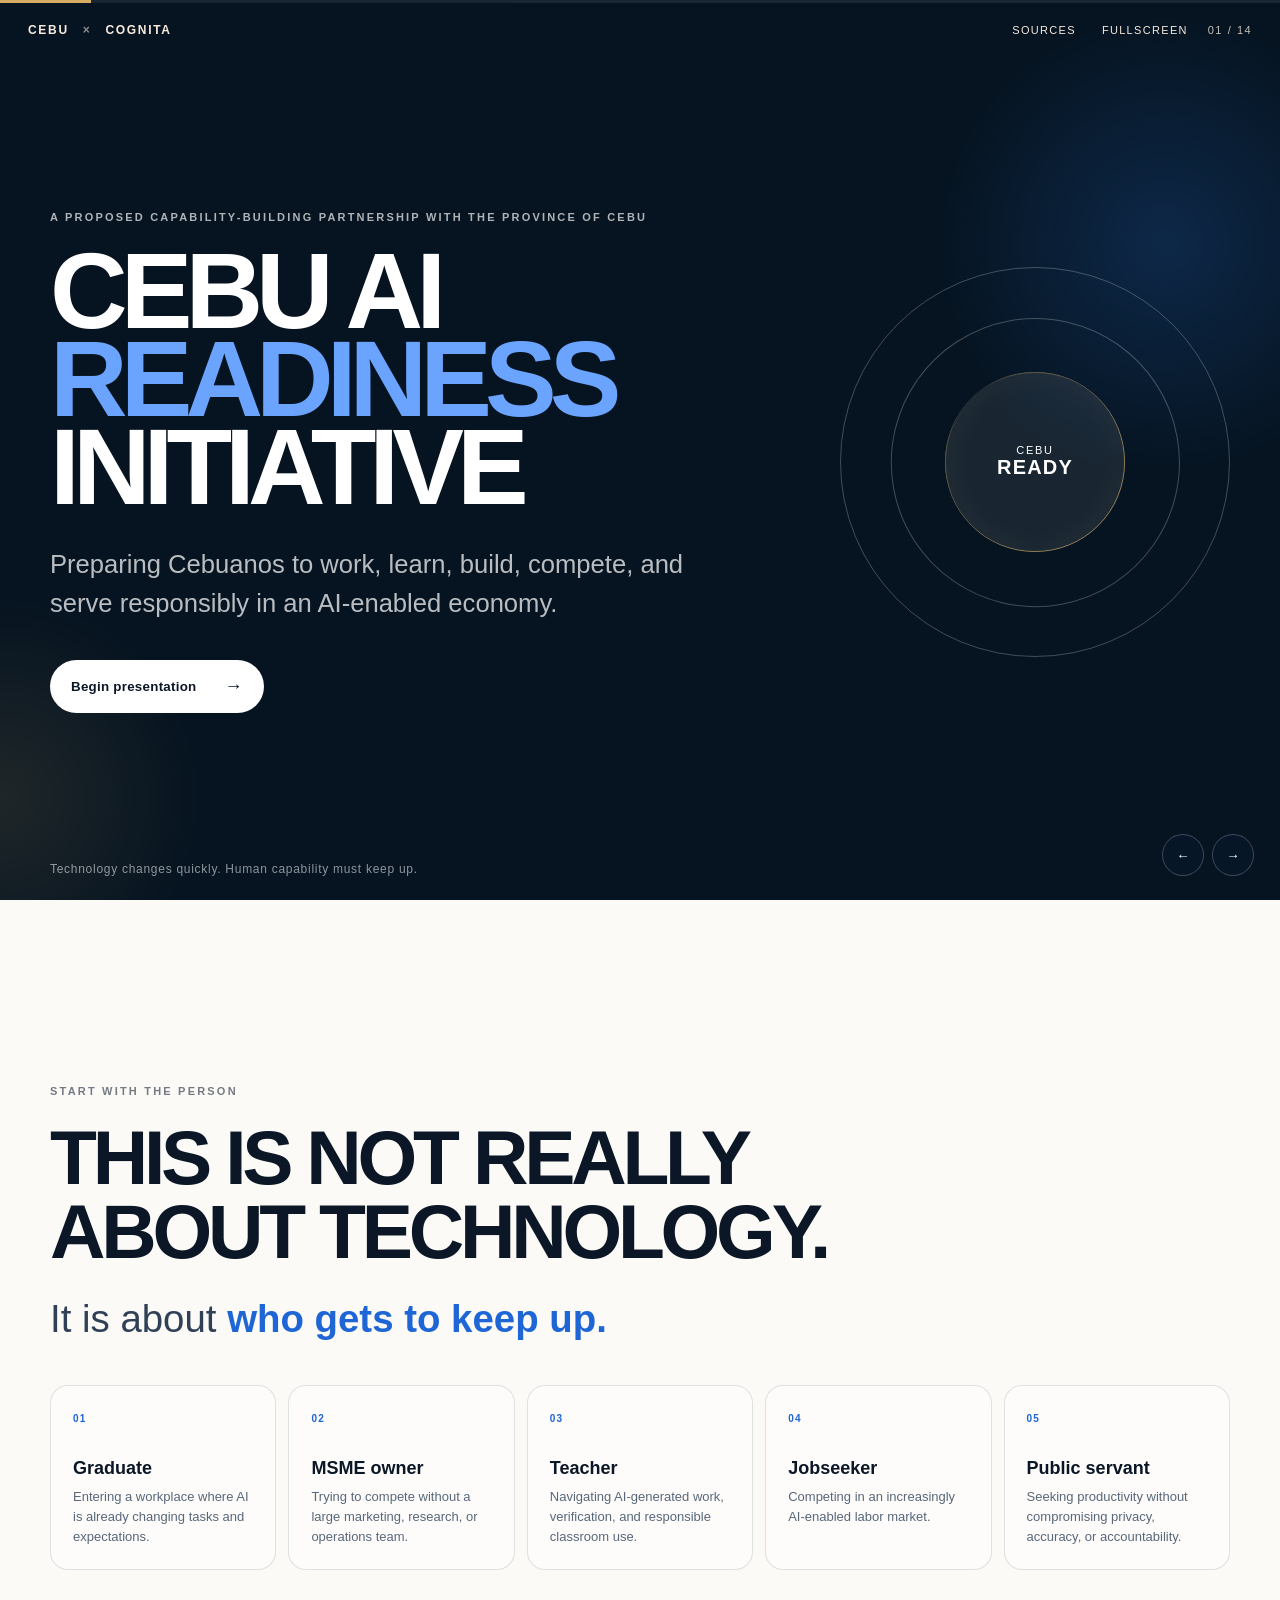
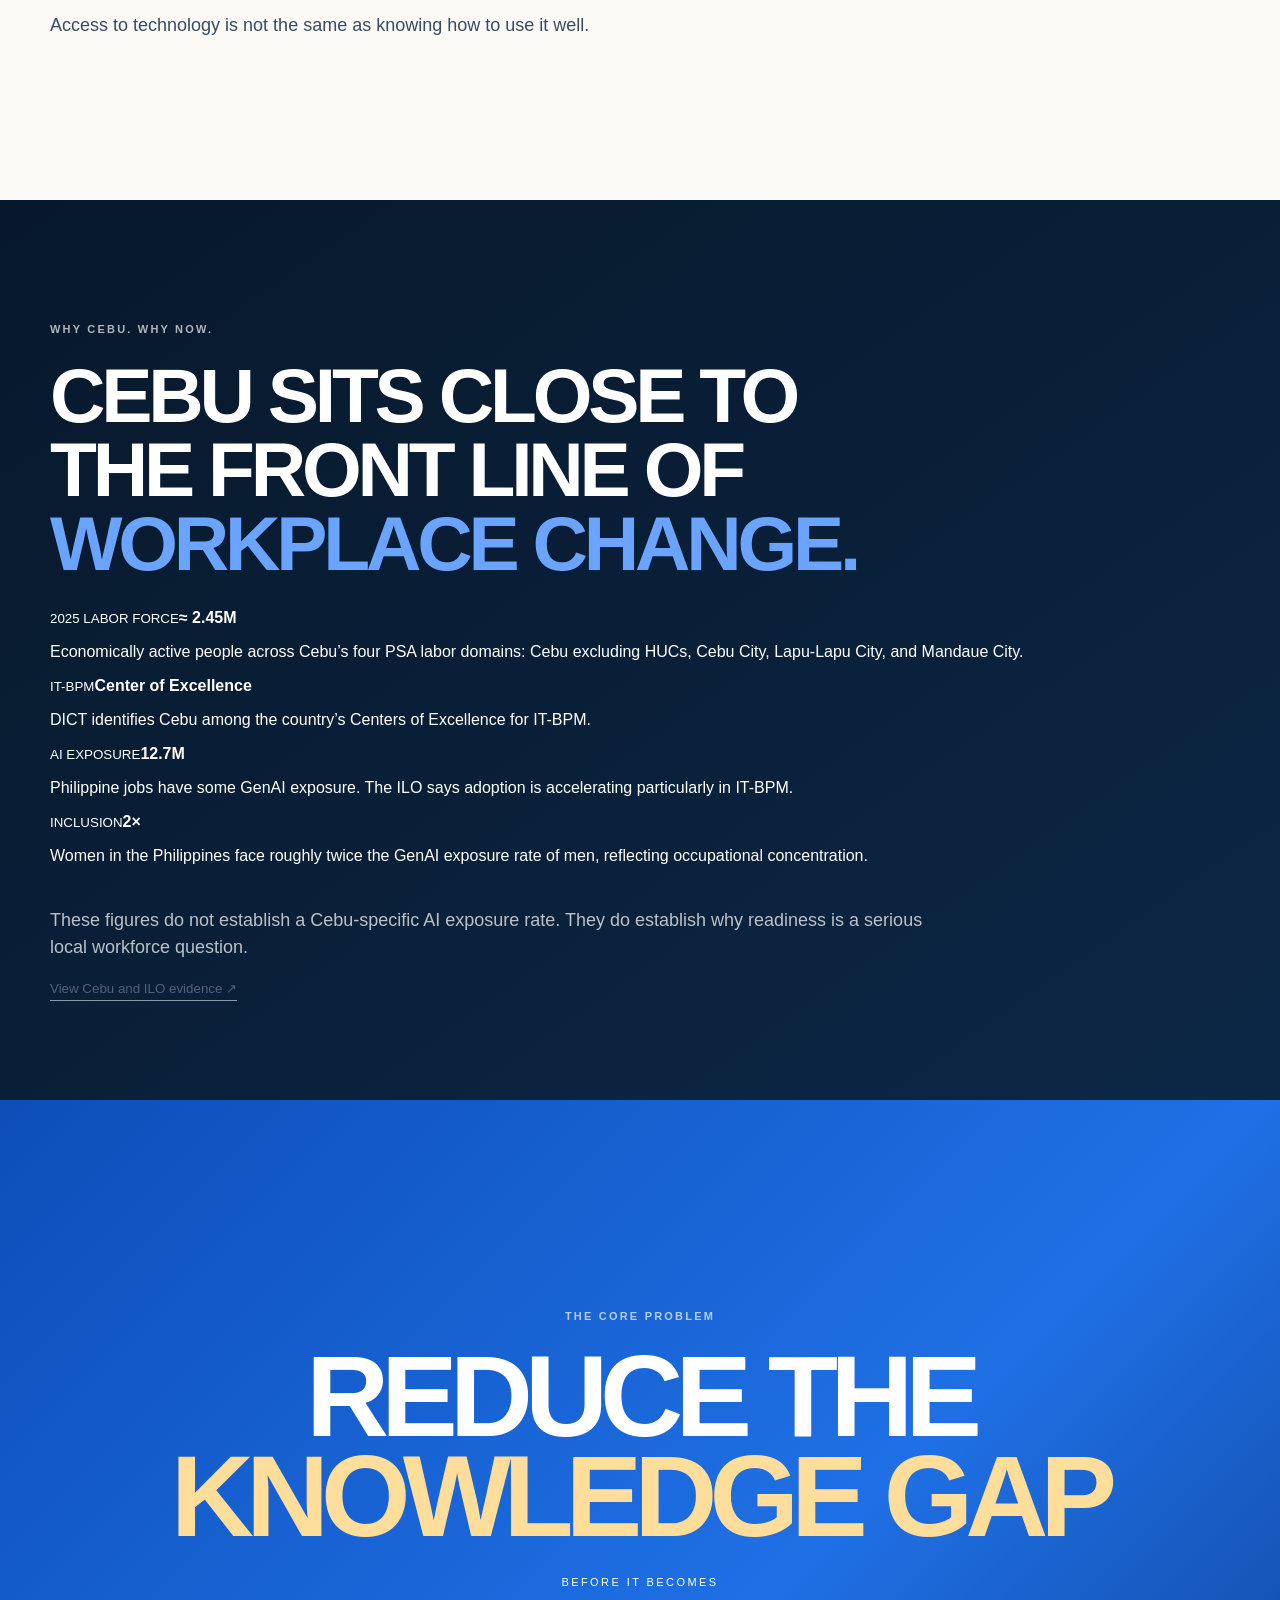
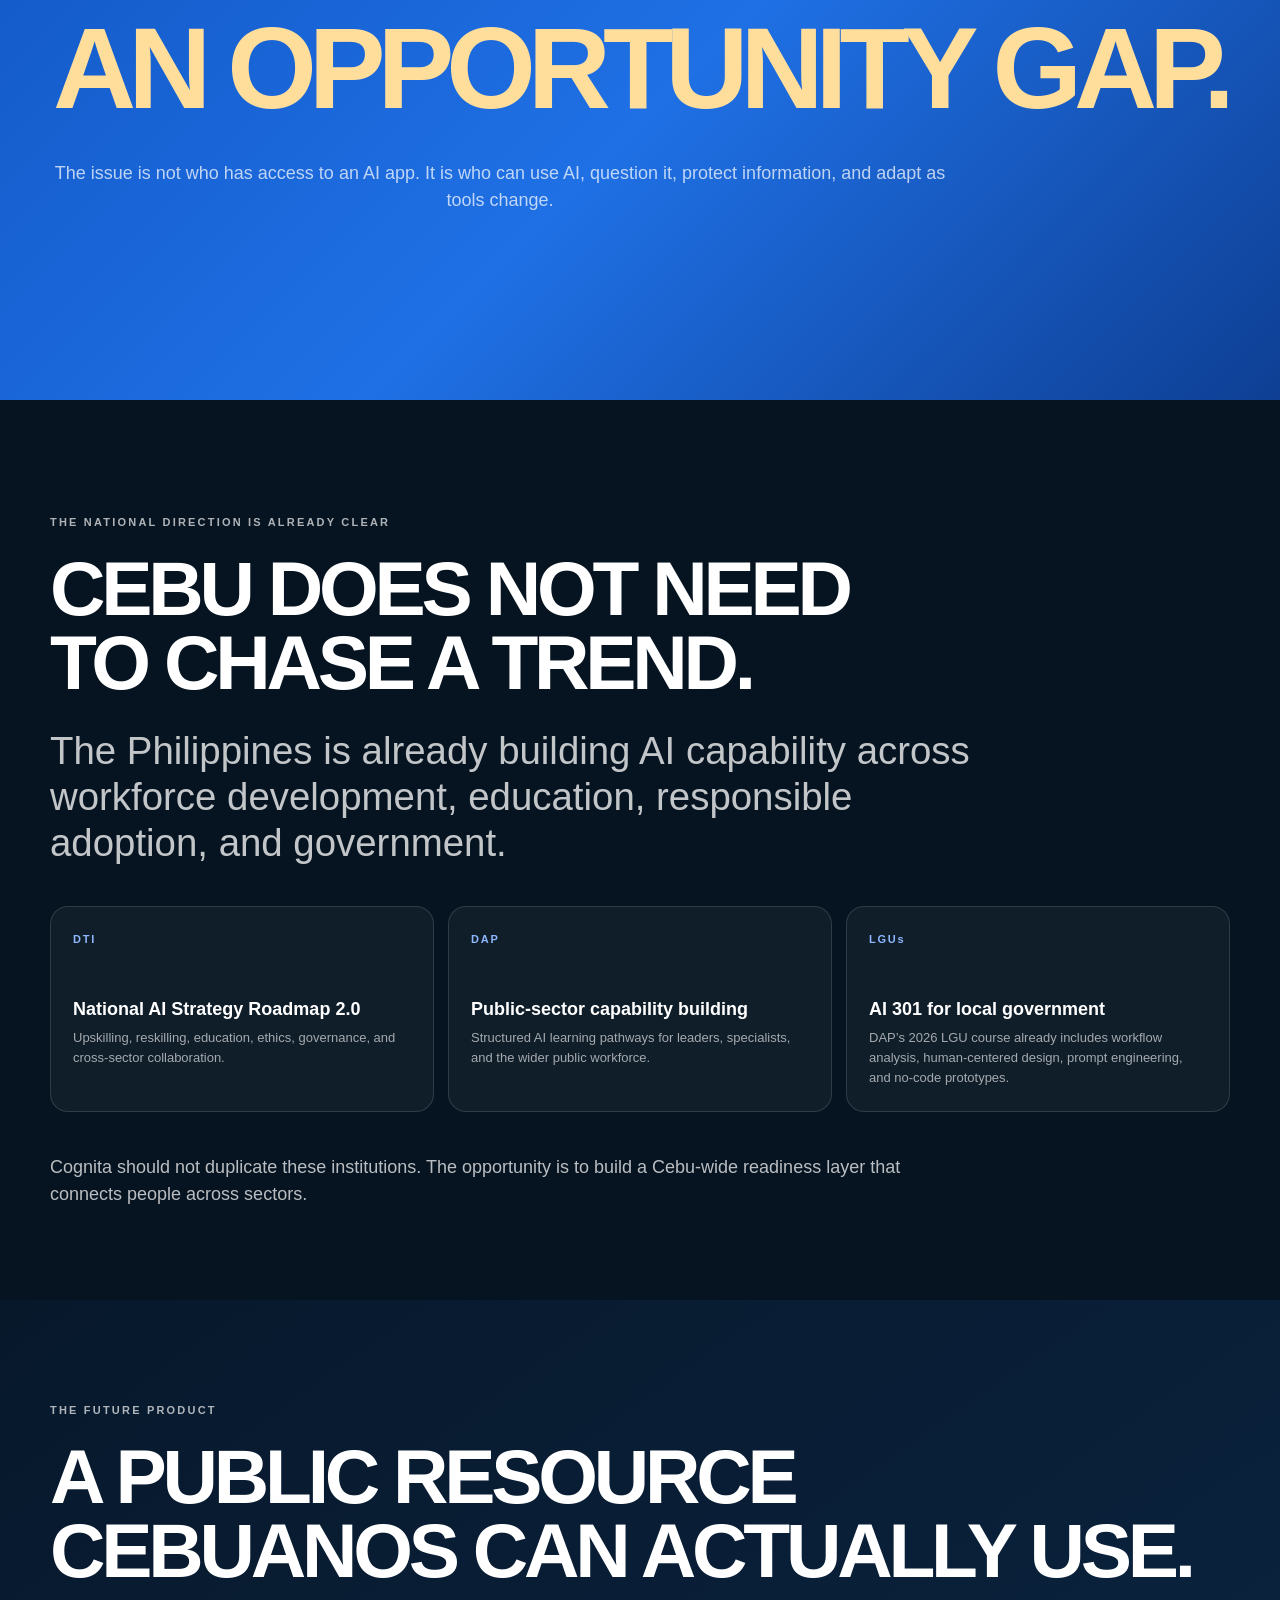
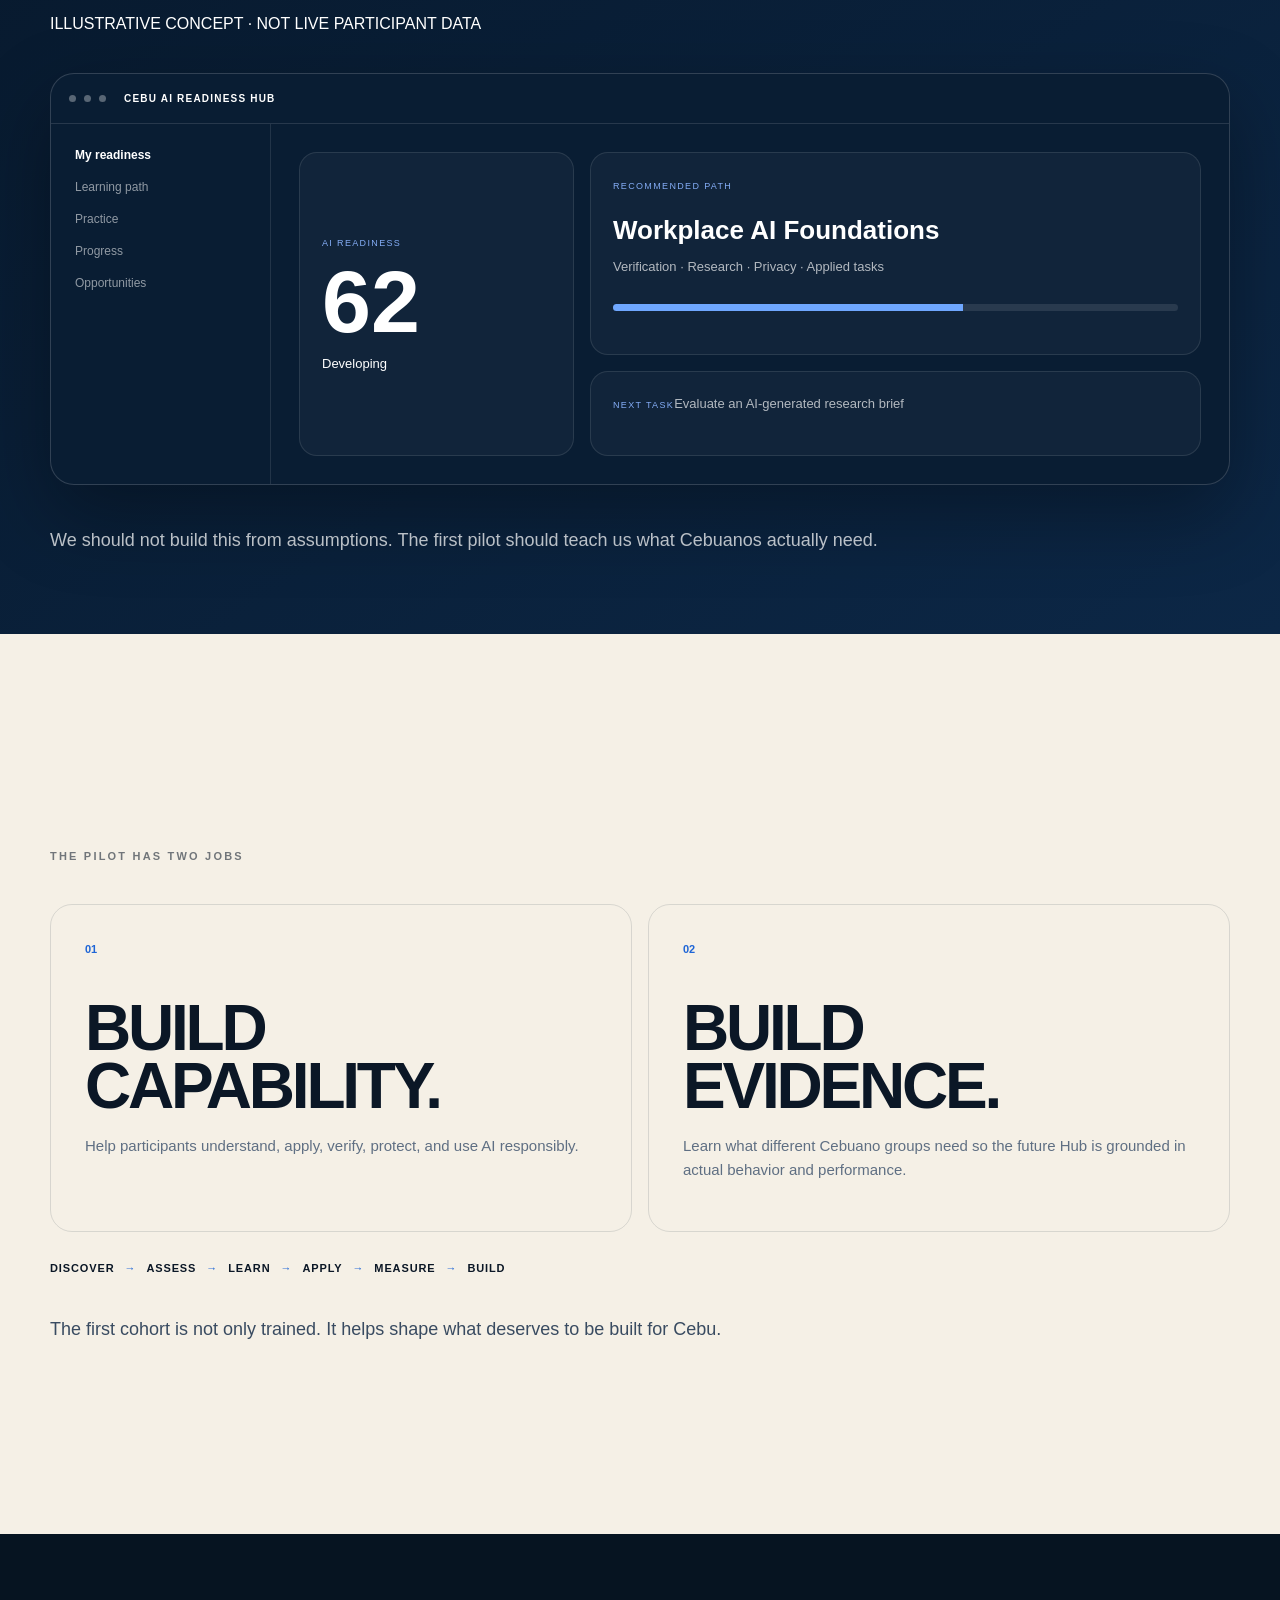
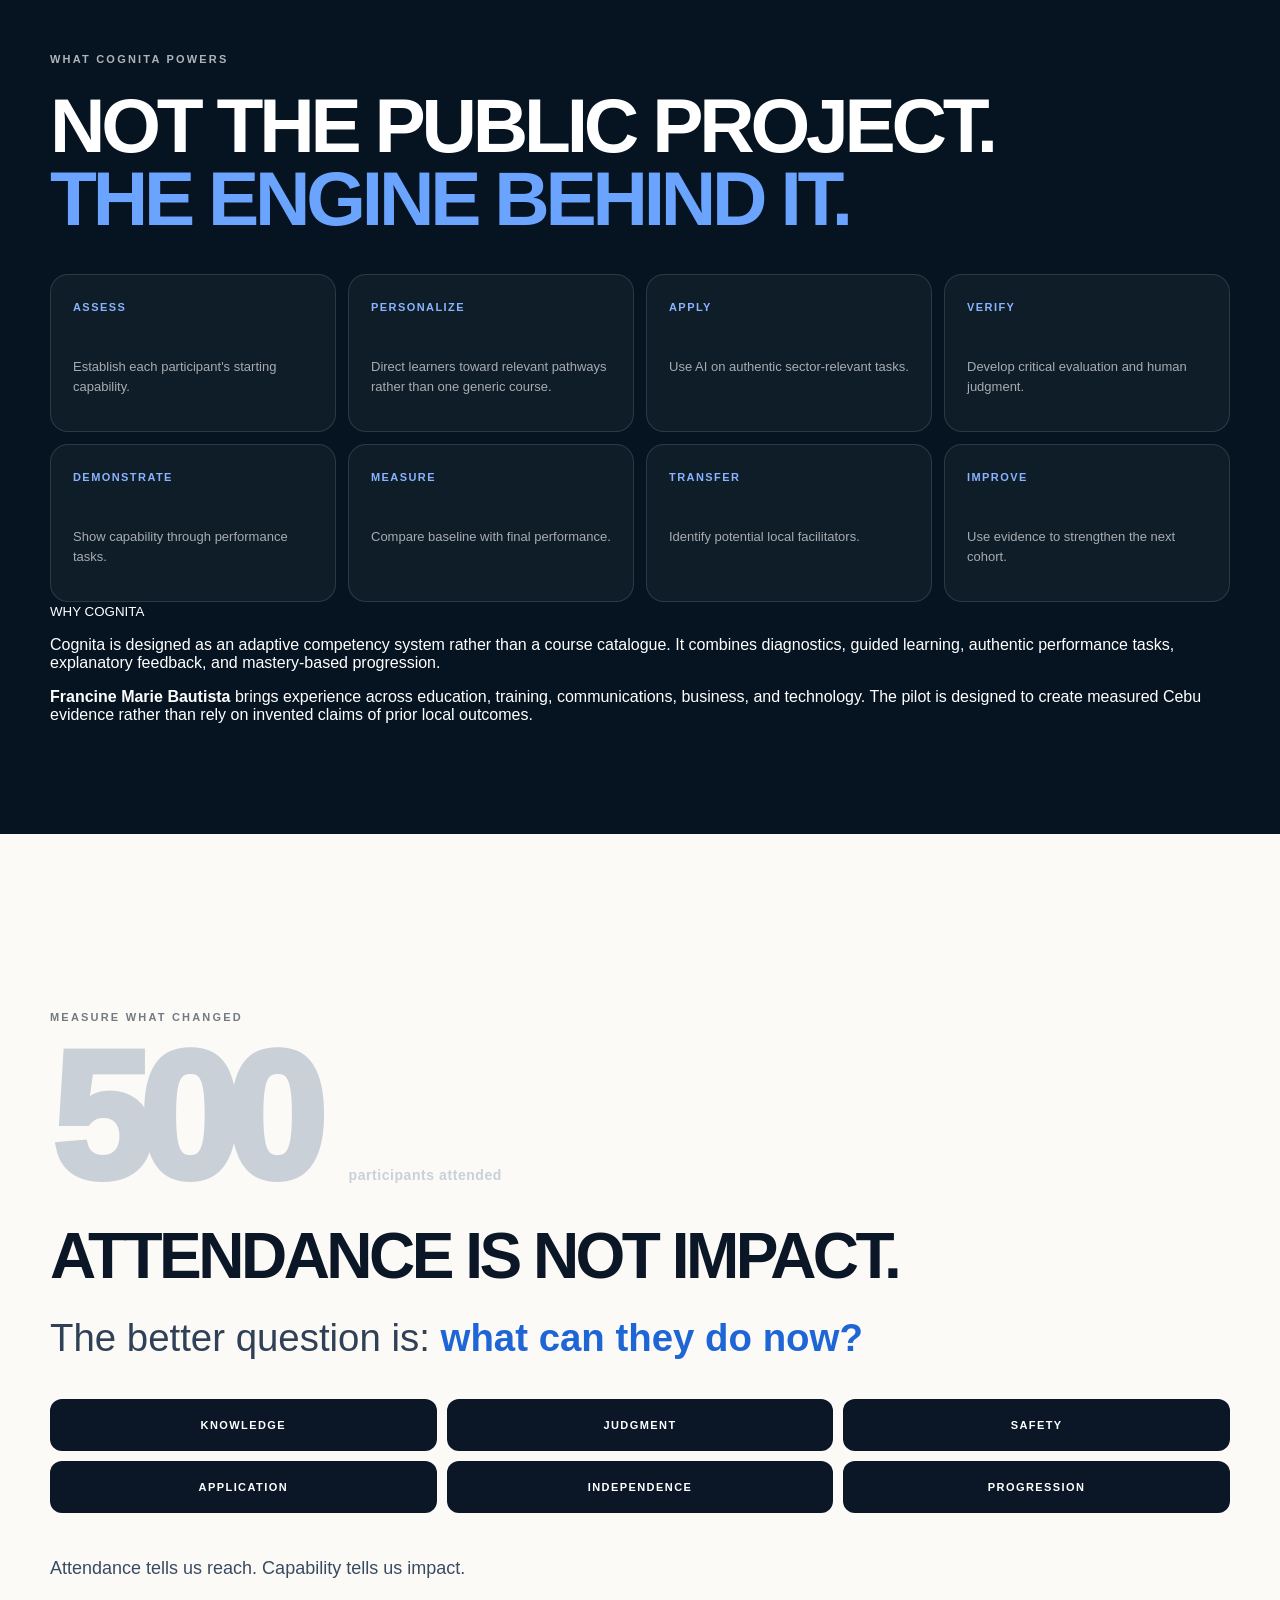
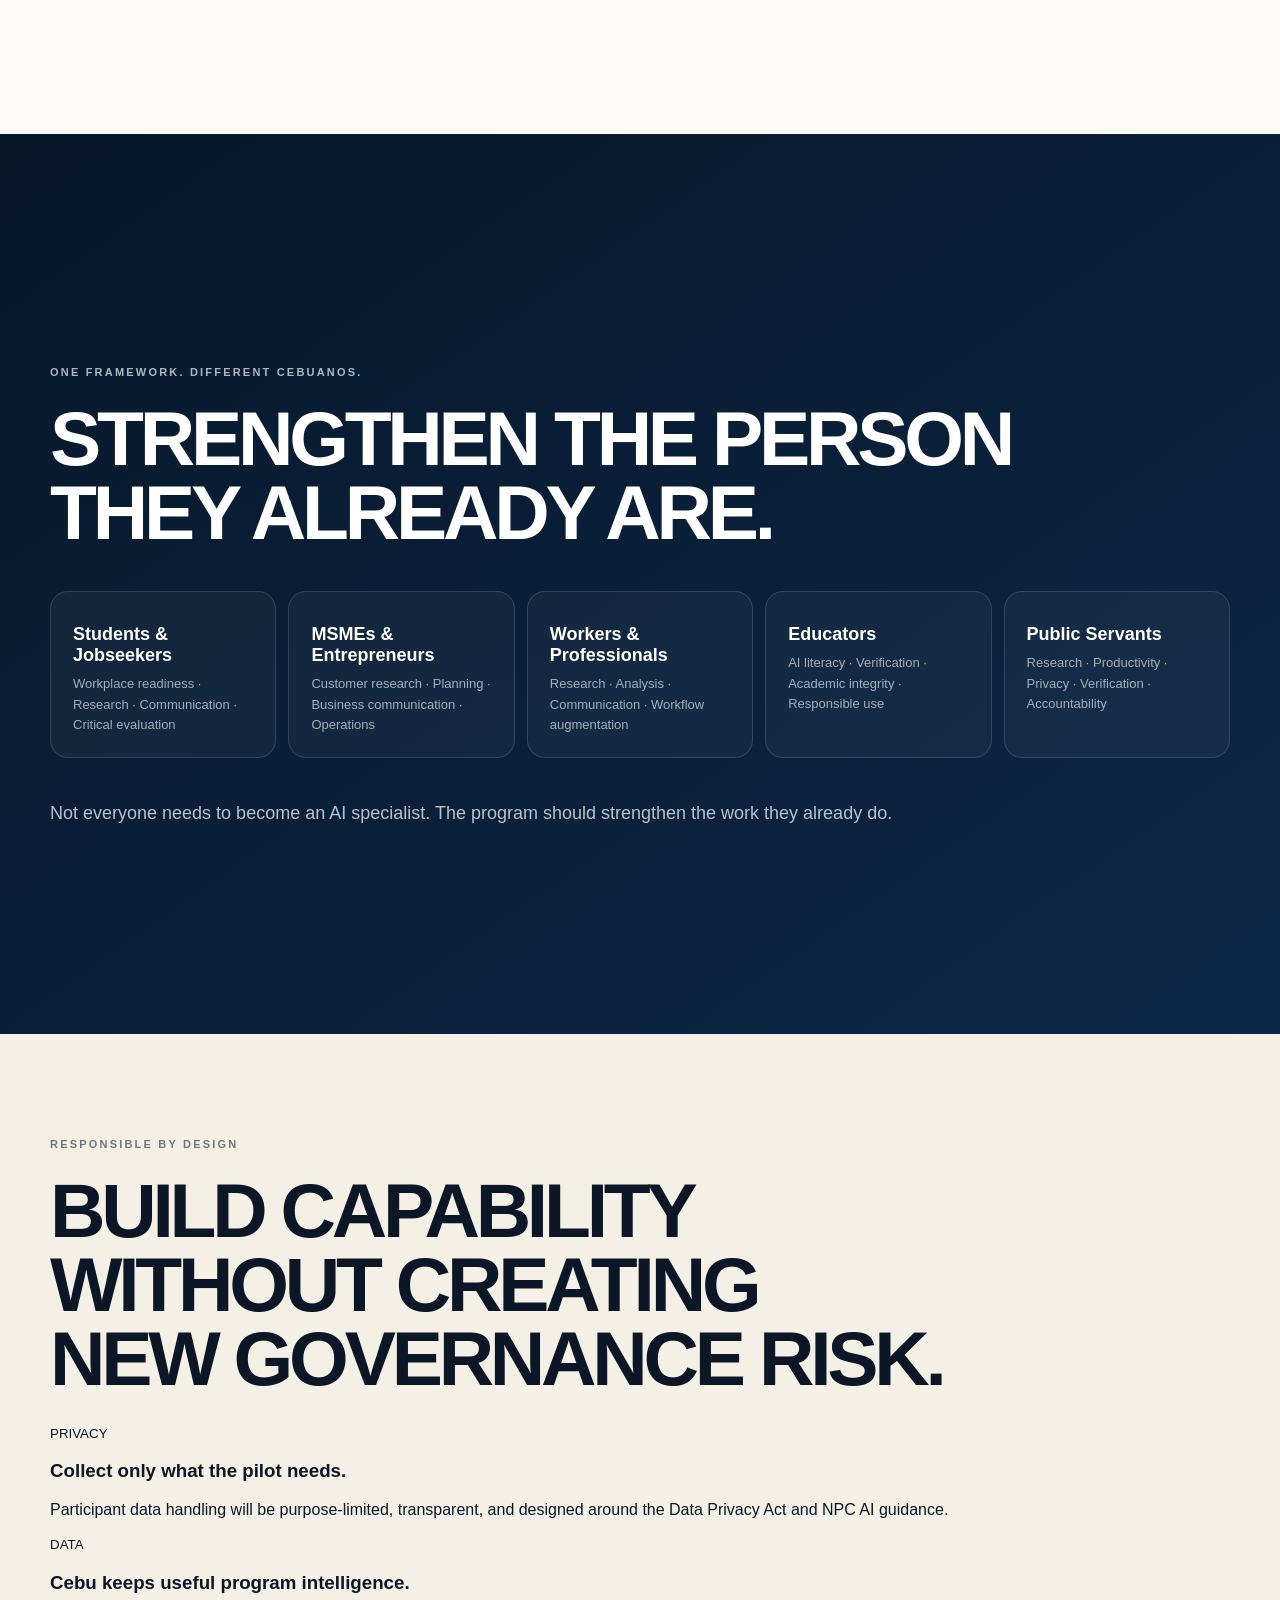
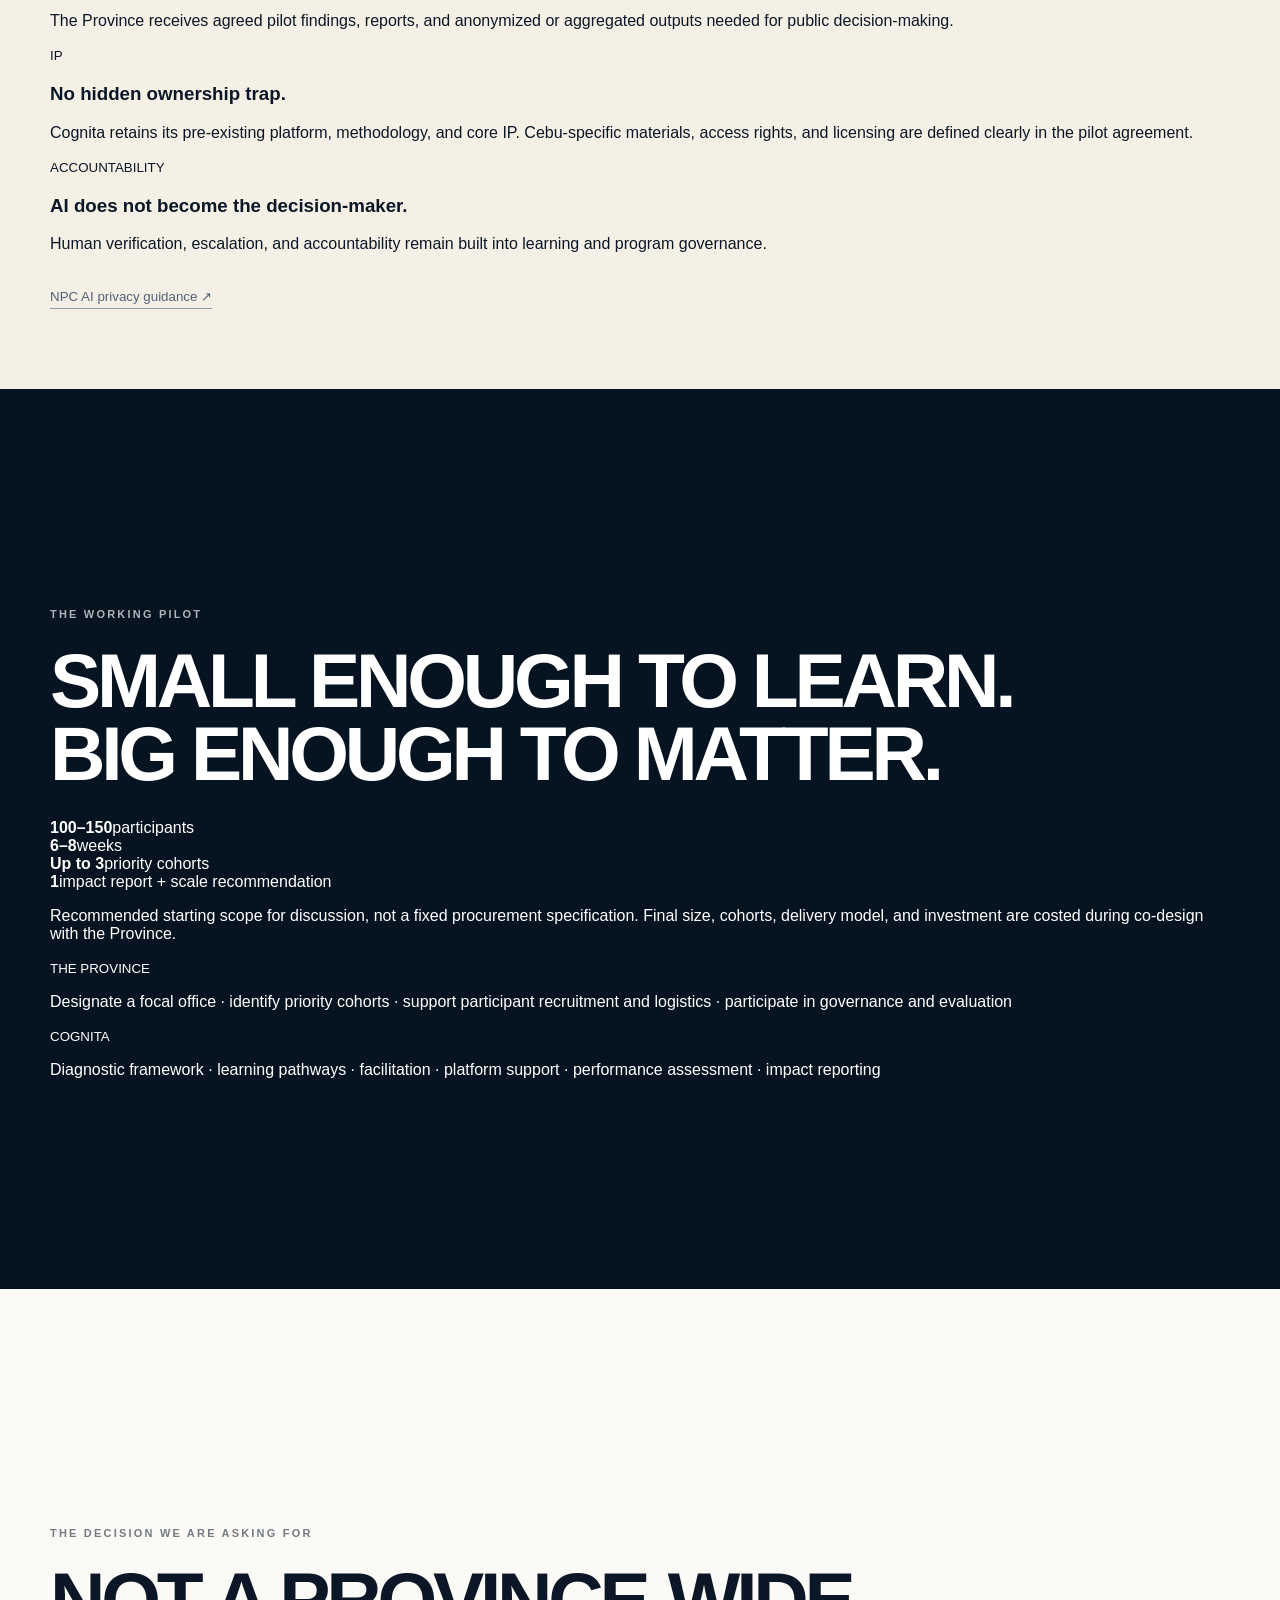
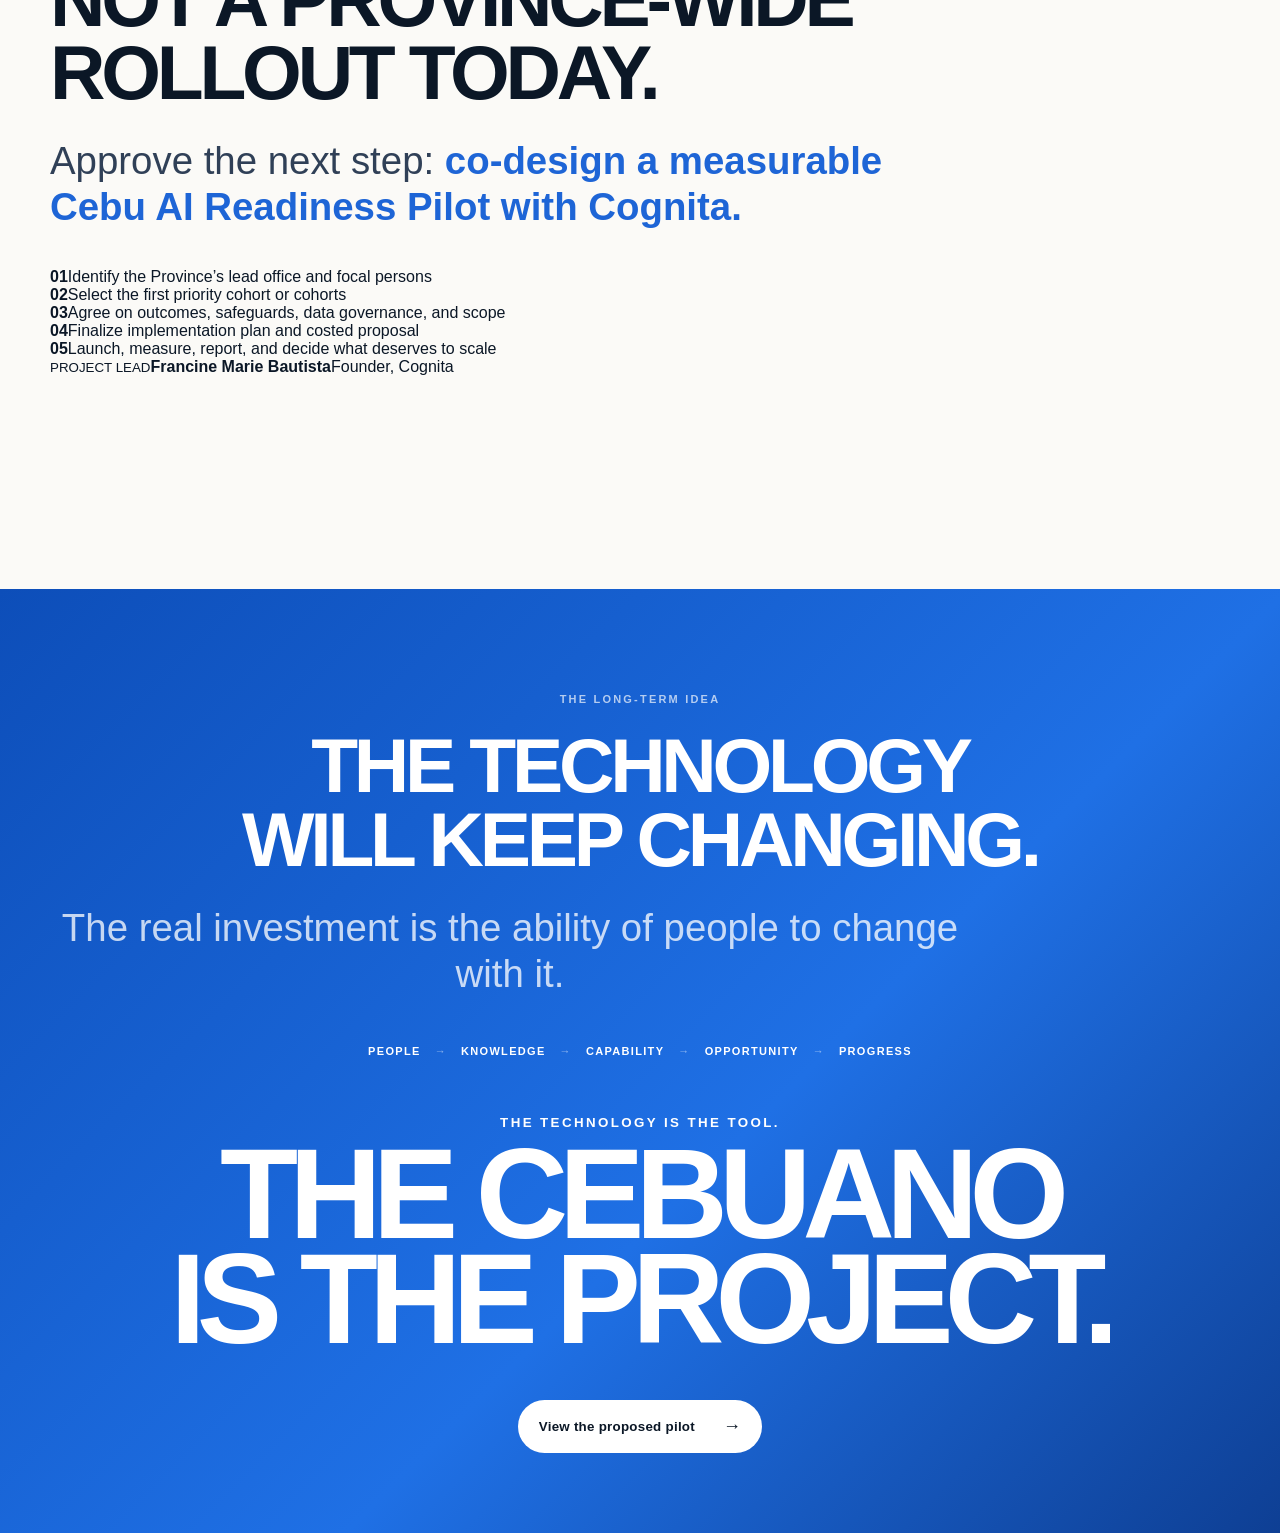
==== commit 8cd6d55b: "Strengthen Cebu-specific pitch, governance and pilot ask" ====
--- a/index.html
+++ b/index.html
@@ -4,19 +4,27 @@
   <meta charset="utf-8" />
   <meta name="viewport" content="width=device-width, initial-scale=1" />
   <meta name="theme-color" content="#07182b" />
-  <meta name="description" content="Cebu AI Readiness Initiative — a proposed capability-building partnership between Cebu and Cognita." />
-  <title>Cebu AI Readiness Initiative | Cognita</title>
+  <meta name="description" content="Cebu AI Readiness Initiative — a proposed capability-building partnership between the Province of Cebu and Cognita." />
+  <meta property="og:title" content="Cebu AI Readiness Initiative" />
+  <meta property="og:description" content="From training people to building provincial capability." />
+  <meta property="og:type" content="website" />
+  <meta property="og:image" content="social-card.svg" />
+  <meta name="twitter:card" content="summary_large_image" />
+  <meta name="twitter:title" content="Cebu AI Readiness Initiative" />
+  <meta name="twitter:description" content="From training people to building provincial capability." />
+  <meta name="twitter:image" content="social-card.svg" />
+  <title>Cebu AI Readiness Initiative | Cebu × Cognita</title>
   <link rel="stylesheet" href="styles.css" />
 </head>
 <body>
   <div class="progress" aria-hidden="true"><span id="progressBar"></span></div>
 
   <header class="chrome" aria-label="Presentation controls">
-    <div class="brand">COGNITA <span>×</span> CEBU</div>
+    <div class="brand">CEBU <span>×</span> COGNITA</div>
     <div class="chrome-actions">
       <button class="icon-btn" id="sourceBtn" type="button" aria-label="View sources">Sources</button>
       <button class="icon-btn" id="fullscreenBtn" type="button" aria-label="Enter fullscreen">Fullscreen</button>
-      <div class="counter" aria-live="polite"><span id="currentSection">01</span><span>/</span><span id="totalSections">16</span></div>
+      <div class="counter" aria-live="polite"><span id="currentSection">01</span><span>/</span><span id="totalSections">14</span></div>
     </div>
   </header>
 
@@ -25,7 +33,7 @@
       <div class="ambient ambient-a"></div><div class="ambient ambient-b"></div>
       <div class="scene-inner hero-grid reveal">
         <div>
-          <p class="eyebrow">A proposed provincial capability-building partnership</p>
+          <p class="eyebrow">A proposed capability-building partnership with the Province of Cebu</p>
           <h1>CEBU AI<br><span>READINESS</span><br>INITIATIVE</h1>
           <p class="lede">Preparing Cebuanos to work, learn, build, compete, and serve responsibly in an AI-enabled economy.</p>
           <button class="primary" data-next type="button">Begin presentation <span>→</span></button>
@@ -55,33 +63,27 @@
     </section>
 
     <section class="scene scene-navy" data-scene="03">
-      <div class="scene-inner split reveal">
-        <div>
-          <p class="eyebrow">THE REAL RISK</p>
-          <h2 class="display">AI CAN CREATE<br>OPPORTUNITY.</h2>
-          <h2 class="display accent">BUT OPPORTUNITY<br>DOES NOT DISTRIBUTE<br>ITSELF EQUALLY.</h2>
-        </div>
-        <div class="question-stack">
-          <div>Can I use it?</div><div>Can I trust it?</div><div>Should I share this information with it?</div><div>When should human judgment take over?</div>
-        </div>
-      </div>
-      <div class="bottom-note strong">A technology gap can become an opportunity gap.</div>
-    </section>
-
-    <section class="scene scene-cream" data-scene="04">
-      <div class="scene-inner evidence reveal">
-        <p class="eyebrow dark">WHY THIS MATTERS NOW</p>
-        <div class="metric-wrap">
-          <div class="metric" data-count="12.7">0</div><div class="metric-unit">MILLION</div>
-        </div>
-        <h2 class="metric-caption dark">Philippine jobs have some exposure to generative AI.</h2>
-        <div class="evidence-grid">
-          <div><strong>More than 1 in 4</strong><span>of national employment</span></div>
-          <div><strong>3.6%</strong><span>in the highest-exposure category</span></div>
-          <div><strong>Transformation</strong><span>is expected to matter more than wholesale automation</span></div>
-        </div>
-        <p class="closing-line dark">The question is not only whether jobs disappear. It is whether people can adapt as work changes.</p>
-        <button class="source-link" data-source="ilo" type="button">ILO · 5 February 2026 ↗</button>
+      <div class="scene-inner reveal">
+        <p class="eyebrow">WHY CEBU. WHY NOW.</p>
+        <h2 class="display">CEBU SITS CLOSE TO<br>THE FRONT LINE OF<br><span class="accent">WORKPLACE CHANGE.</span></h2>
+        <div class="local-facts">
+          <article><small>2025 LABOR FORCE</small><strong>≈ 2.45M</strong><p>Economically active people across Cebu’s four PSA labor domains: Cebu excluding HUCs, Cebu City, Lapu-Lapu City, and Mandaue City.</p></article>
+          <article><small>IT-BPM</small><strong>Center of Excellence</strong><p>DICT identifies Cebu among the country’s Centers of Excellence for IT-BPM.</p></article>
+          <article><small>AI EXPOSURE</small><strong>12.7M</strong><p>Philippine jobs have some GenAI exposure. The ILO says adoption is accelerating particularly in IT-BPM.</p></article>
+          <article><small>INCLUSION</small><strong>2×</strong><p>Women in the Philippines face roughly twice the GenAI exposure rate of men, reflecting occupational concentration.</p></article>
+        </div>
+        <p class="closing-line">These figures do not establish a Cebu-specific AI exposure rate. They do establish why readiness is a serious local workforce question.</p>
+        <button class="source-link source-link-light" data-source="cebu-labor" type="button">View Cebu and ILO evidence ↗</button>
+      </div>
+    </section>
+
+    <section class="scene scene-blue" data-scene="04">
+      <div class="scene-inner center reveal">
+        <p class="eyebrow">THE CORE PROBLEM</p>
+        <h2 class="mega">REDUCE THE<br><span>KNOWLEDGE GAP</span></h2>
+        <p class="bridge">before it becomes</p>
+        <h2 class="mega"><span>AN OPPORTUNITY GAP.</span></h2>
+        <p class="closing-line centered-copy">The issue is not who has access to an AI app. It is who can use AI, question it, protect information, and adapt as tools change.</p>
       </div>
     </section>
 
@@ -92,43 +94,18 @@
         <p class="statement">The Philippines is already building AI capability across workforce development, education, responsible adoption, and government.</p>
         <div class="signal-grid">
           <article><span>DTI</span><h3>National AI Strategy Roadmap 2.0</h3><p>Upskilling, reskilling, education, ethics, governance, and cross-sector collaboration.</p></article>
-          <article><span>DAP</span><h3>Public-sector capability building</h3><p>Structured AI learning pathways for government leaders, specialists, and the wider public workforce.</p></article>
-          <article><span>LGUs</span><h3>AI courses for local government</h3><p>Hands-on applications, human-centered design, and proof-of-concept development are already underway.</p></article>
-        </div>
-        <p class="closing-line">The opportunity is to translate national direction into practical capability for Cebuanos across sectors.</p>
-      </div>
-    </section>
-
-    <section class="scene scene-blue" data-scene="06">
-      <div class="scene-inner center reveal">
-        <p class="eyebrow">OUR PROPOSITION</p>
-        <h2 class="mega">REDUCE THE<br><span>KNOWLEDGE GAP</span></h2>
-        <p class="bridge">before it becomes</p>
-        <h2 class="mega"><span>AN OPPORTUNITY GAP.</span></h2>
-        <div class="ladder"><span>KNOWLEDGE</span><b>→</b><span>CAPABILITY</span><b>→</b><span>OPPORTUNITY</span><b>→</b><span>PROGRESS</span></div>
-      </div>
-    </section>
-
-    <section class="scene scene-light" data-scene="07">
-      <div class="scene-inner reveal">
-        <p class="eyebrow dark">WHAT AI READINESS ACTUALLY MEANS</p>
-        <h2 class="display dark">NOT KNOWING ONE APP.<br>KNOWING HOW TO THINK<br>WHILE USING AI.</h2>
-        <div class="capability-grid">
-          <article><span>01</span><h3>Understand</h3><p>Know what AI can and cannot do.</p></article>
-          <article><span>02</span><h3>Use</h3><p>Apply AI appropriately to real tasks.</p></article>
-          <article><span>03</span><h3>Verify</h3><p>Question outputs and check evidence.</p></article>
-          <article><span>04</span><h3>Protect</h3><p>Recognize privacy and sensitive-data risks.</p></article>
-          <article><span>05</span><h3>Judge</h3><p>Know when expertise and accountability must take over.</p></article>
-          <article><span>06</span><h3>Adapt</h3><p>Keep learning as tools and workflows change.</p></article>
-        </div>
-        <p class="closing-line dark">The tools may change. The capability remains.</p>
-      </div>
-    </section>
-
-    <section class="scene scene-navy" data-scene="08">
+          <article><span>DAP</span><h3>Public-sector capability building</h3><p>Structured AI learning pathways for leaders, specialists, and the wider public workforce.</p></article>
+          <article><span>LGUs</span><h3>AI 301 for local government</h3><p>DAP’s 2026 LGU course already includes workflow analysis, human-centered design, prompt engineering, and no-code prototypes.</p></article>
+        </div>
+        <p class="closing-line">Cognita should not duplicate these institutions. The opportunity is to build a Cebu-wide readiness layer that connects people across sectors.</p>
+      </div>
+    </section>
+
+    <section class="scene scene-navy" data-scene="06">
       <div class="scene-inner reveal">
         <p class="eyebrow">THE FUTURE PRODUCT</p>
         <h2 class="display">A PUBLIC RESOURCE<br>CEBUANOS CAN ACTUALLY USE.</h2>
+        <div class="concept-label">ILLUSTRATIVE CONCEPT · NOT LIVE PARTICIPANT DATA</div>
         <div class="product-shell">
           <div class="product-top"><span class="dot"></span><span class="dot"></span><span class="dot"></span><strong>CEBU AI READINESS HUB</strong></div>
           <div class="product-body">
@@ -144,25 +121,25 @@
       </div>
     </section>
 
-    <section class="scene scene-cream" data-scene="09">
+    <section class="scene scene-cream" data-scene="07">
       <div class="scene-inner reveal">
         <p class="eyebrow dark">THE PILOT HAS TWO JOBS</p>
         <div class="dual">
-          <div><span>01</span><h2>BUILD<br>CAPABILITY.</h2><p>Help participants understand, apply, verify, and use AI responsibly.</p></div>
-          <div><span>02</span><h2>BUILD<br>INTELLIGENCE.</h2><p>Learn what different Cebuano groups need so the future platform is grounded in evidence.</p></div>
+          <div><span>01</span><h2>BUILD<br>CAPABILITY.</h2><p>Help participants understand, apply, verify, protect, and use AI responsibly.</p></div>
+          <div><span>02</span><h2>BUILD<br>EVIDENCE.</h2><p>Learn what different Cebuano groups need so the future Hub is grounded in actual behavior and performance.</p></div>
         </div>
         <div class="flow dark-flow"><span>DISCOVER</span><b>→</b><span>ASSESS</span><b>→</b><span>LEARN</span><b>→</b><span>APPLY</span><b>→</b><span>MEASURE</span><b>→</b><span>BUILD</span></div>
-        <p class="closing-line dark">The first cohort is not only trained. It helps shape the Cebu AI Readiness Hub.</p>
-      </div>
-    </section>
-
-    <section class="scene scene-dark" data-scene="10">
+        <p class="closing-line dark">The first cohort is not only trained. It helps shape what deserves to be built for Cebu.</p>
+      </div>
+    </section>
+
+    <section class="scene scene-dark" data-scene="08">
       <div class="scene-inner reveal">
         <p class="eyebrow">WHAT COGNITA POWERS</p>
         <h2 class="display">NOT THE PUBLIC PROJECT.<br><span class="accent">THE ENGINE BEHIND IT.</span></h2>
         <div class="engine-grid">
           <article><b>ASSESS</b><p>Establish each participant's starting capability.</p></article>
-          <article><b>BUILD</b><p>Develop foundations and responsible-use habits.</p></article>
+          <article><b>PERSONALIZE</b><p>Direct learners toward relevant pathways rather than one generic course.</p></article>
           <article><b>APPLY</b><p>Use AI on authentic sector-relevant tasks.</p></article>
           <article><b>VERIFY</b><p>Develop critical evaluation and human judgment.</p></article>
           <article><b>DEMONSTRATE</b><p>Show capability through performance tasks.</p></article>
@@ -170,10 +147,15 @@
           <article><b>TRANSFER</b><p>Identify potential local facilitators.</p></article>
           <article><b>IMPROVE</b><p>Use evidence to strengthen the next cohort.</p></article>
         </div>
-      </div>
-    </section>
-
-    <section class="scene scene-light" data-scene="11">
+        <div class="credibility">
+          <small>WHY COGNITA</small>
+          <p>Cognita is designed as an adaptive competency system rather than a course catalogue. It combines diagnostics, guided learning, authentic performance tasks, explanatory feedback, and mastery-based progression.</p>
+          <p class="founder-note"><strong>Francine Marie Bautista</strong> brings experience across education, training, communications, business, and technology. The pilot is designed to create measured Cebu evidence rather than rely on invented claims of prior local outcomes.</p>
+        </div>
+      </div>
+    </section>
+
+    <section class="scene scene-light" data-scene="09">
       <div class="scene-inner reveal">
         <p class="eyebrow dark">MEASURE WHAT CHANGED</p>
         <div class="attendance">500 <span>participants attended</span></div>
@@ -186,7 +168,7 @@
       </div>
     </section>
 
-    <section class="scene scene-navy" data-scene="12">
+    <section class="scene scene-navy" data-scene="10">
       <div class="scene-inner reveal">
         <p class="eyebrow">ONE FRAMEWORK. DIFFERENT CEBUANOS.</p>
         <h2 class="display">STRENGTHEN THE PERSON<br>THEY ALREADY ARE.</h2>
@@ -197,57 +179,66 @@
           <article><h3>Educators</h3><p>AI literacy · Verification · Academic integrity · Responsible use</p></article>
           <article><h3>Public Servants</h3><p>Research · Productivity · Privacy · Verification · Accountability</p></article>
         </div>
-        <p class="closing-line">Not everyone needs to become an AI specialist.</p>
-      </div>
-    </section>
-
-    <section class="scene scene-cream" data-scene="13">
-      <div class="scene-inner reveal">
-        <p class="eyebrow dark">BUILD SOMETHING THAT STAYS</p>
-        <h2 class="display dark">REDUCE DEPENDENCE<br>ON EXTERNAL DELIVERY.</h2>
-        <div class="transfer">
-          <span>TRAIN CEBUANOS</span><b>→</b><span>IDENTIFY STRONG PARTICIPANTS</span><b>→</b><span>DEVELOP LOCAL FACILITATORS</span><b>→</b><span>CONTEXTUALIZE MATERIALS</span><b>→</b><span>EXPAND THROUGH LOCAL PARTNERS</span>
-        </div>
-        <div class="ownership-card"><small>THE PRINCIPLE</small><strong>BUILD WITH CEBU.</strong><span>Not merely deliver to Cebu.</span></div>
-      </div>
-    </section>
-
-    <section class="scene scene-dark" data-scene="14">
-      <div class="scene-inner reveal">
-        <p class="eyebrow">THE ROADMAP</p>
-        <h2 class="display">PILOT FIRST.<br>BUILD FROM EVIDENCE.<br><span class="accent">SCALE WHAT WORKS.</span></h2>
-        <ol class="roadmap">
-          <li><b>01</b><div><strong>Co-design</strong><span>Define Cebu priorities and the first target population.</span></div></li>
-          <li><b>02</b><div><strong>Pilot</strong><span>Run assessment, learning, application, and measurement.</span></div></li>
-          <li><b>03</b><div><strong>Evidence</strong><span>Analyze progression, user needs, and capability gaps.</span></div></li>
-          <li><b>04</b><div><strong>Build</strong><span>Develop the public-facing Hub based on what the pilot teaches us.</span></div></li>
-          <li><b>05</b><div><strong>Expand</strong><span>Add sectors, local facilitators, partners, and appropriate public access.</span></div></li>
-        </ol>
-      </div>
-    </section>
-
-    <section class="scene scene-light" data-scene="15">
-      <div class="scene-inner reveal">
-        <p class="eyebrow dark">THE PARTNERSHIP</p>
-        <h2 class="display dark">WHAT COULD CEBU<br>AND COGNITA<br>BUILD TOGETHER?</h2>
-        <div class="partner-grid">
-          <div><small>THE PROVINCE</small><p>Public purpose</p><p>Local knowledge</p><p>Community reach</p><p>Institutional coordination</p><p>Understanding of Cebu's priorities</p></div>
-          <div class="plus">+</div>
-          <div><small>COGNITA</small><p>Learning architecture</p><p>Assessment framework</p><p>Applied curriculum</p><p>Responsible-use framework</p><p>Impact measurement</p></div>
-        </div>
-        <div class="result dark">A CEBU-CENTERED AI READINESS INITIATIVE</div>
-        <p class="closing-line dark">The immediate decision: design the first pilot together.</p>
-      </div>
-    </section>
-
-    <section class="scene finale scene-blue" data-scene="16">
+        <p class="closing-line">Not everyone needs to become an AI specialist. The program should strengthen the work they already do.</p>
+      </div>
+    </section>
+
+    <section class="scene scene-cream" data-scene="11">
+      <div class="scene-inner reveal">
+        <p class="eyebrow dark">RESPONSIBLE BY DESIGN</p>
+        <h2 class="display dark">BUILD CAPABILITY<br>WITHOUT CREATING<br>NEW GOVERNANCE RISK.</h2>
+        <div class="trust-grid">
+          <article><small>PRIVACY</small><h3>Collect only what the pilot needs.</h3><p>Participant data handling will be purpose-limited, transparent, and designed around the Data Privacy Act and NPC AI guidance.</p></article>
+          <article><small>DATA</small><h3>Cebu keeps useful program intelligence.</h3><p>The Province receives agreed pilot findings, reports, and anonymized or aggregated outputs needed for public decision-making.</p></article>
+          <article><small>IP</small><h3>No hidden ownership trap.</h3><p>Cognita retains its pre-existing platform, methodology, and core IP. Cebu-specific materials, access rights, and licensing are defined clearly in the pilot agreement.</p></article>
+          <article><small>ACCOUNTABILITY</small><h3>AI does not become the decision-maker.</h3><p>Human verification, escalation, and accountability remain built into learning and program governance.</p></article>
+        </div>
+        <button class="source-link" data-source="npc-ai" type="button">NPC AI privacy guidance ↗</button>
+      </div>
+    </section>
+
+    <section class="scene scene-dark" data-scene="12">
+      <div class="scene-inner reveal">
+        <p class="eyebrow">THE WORKING PILOT</p>
+        <h2 class="display">SMALL ENOUGH TO LEARN.<br>BIG ENOUGH TO MATTER.</h2>
+        <div class="pilot-scope">
+          <article><strong>100–150</strong><span>participants</span></article>
+          <article><strong>6–8</strong><span>weeks</span></article>
+          <article><strong>Up to 3</strong><span>priority cohorts</span></article>
+          <article><strong>1</strong><span>impact report + scale recommendation</span></article>
+        </div>
+        <p class="scope-note">Recommended starting scope for discussion, not a fixed procurement specification. Final size, cohorts, delivery model, and investment are costed during co-design with the Province.</p>
+        <div class="role-grid">
+          <div><small>THE PROVINCE</small><p>Designate a focal office · identify priority cohorts · support participant recruitment and logistics · participate in governance and evaluation</p></div>
+          <div><small>COGNITA</small><p>Diagnostic framework · learning pathways · facilitation · platform support · performance assessment · impact reporting</p></div>
+        </div>
+      </div>
+    </section>
+
+    <section class="scene scene-light" data-scene="13">
+      <div class="scene-inner reveal">
+        <p class="eyebrow dark">THE DECISION WE ARE ASKING FOR</p>
+        <h2 class="display dark">NOT A PROVINCE-WIDE<br>ROLLOUT TODAY.</h2>
+        <p class="statement dark">Approve the next step: <em>co-design a measurable Cebu AI Readiness Pilot with Cognita.</em></p>
+        <div class="ask-grid">
+          <div><b>01</b><span>Identify the Province’s lead office and focal persons</span></div>
+          <div><b>02</b><span>Select the first priority cohort or cohorts</span></div>
+          <div><b>03</b><span>Agree on outcomes, safeguards, data governance, and scope</span></div>
+          <div><b>04</b><span>Finalize implementation plan and costed proposal</span></div>
+          <div><b>05</b><span>Launch, measure, report, and decide what deserves to scale</span></div>
+        </div>
+        <div class="contact-card"><small>PROJECT LEAD</small><strong>Francine Marie Bautista</strong><span>Founder, Cognita</span></div>
+      </div>
+    </section>
+
+    <section class="scene finale scene-blue" data-scene="14">
       <div class="scene-inner center reveal">
-        <p class="eyebrow">THE DECISION</p>
+        <p class="eyebrow">THE LONG-TERM IDEA</p>
         <h2 class="display">THE TECHNOLOGY<br>WILL KEEP CHANGING.</h2>
         <p class="statement">The real investment is the ability of people to change with it.</p>
         <div class="final-chain"><span>PEOPLE</span><b>→</b><span>KNOWLEDGE</span><b>→</b><span>CAPABILITY</span><b>→</b><span>OPPORTUNITY</span><b>→</b><span>PROGRESS</span></div>
         <div class="final-lockup"><small>THE TECHNOLOGY IS THE TOOL.</small><strong>THE CEBUANO<br>IS THE PROJECT.</strong></div>
-        <button class="primary light-btn" id="pilotBtn" type="button">Design the pilot with us <span>→</span></button>
+        <button class="primary light-btn" id="pilotBtn" type="button">View the proposed pilot <span>→</span></button>
       </div>
     </section>
   </main>
@@ -260,22 +251,32 @@
   <dialog id="sourcesDialog">
     <div class="dialog-head"><div><small>EVIDENCE BASE</small><h2>Sources</h2></div><button id="closeSources" type="button" aria-label="Close sources">×</button></div>
     <div class="source-list">
-      <a id="ilo" href="https://www.ilo.org/publications/generative-ai-and-jobs-philippines-labour-market-exposure-and-policy" target="_blank" rel="noreferrer"><span>ILO · 5 February 2026</span><strong>Generative AI and jobs in the Philippines</strong><p>More than one-quarter of Philippine employment, around 12.7 million jobs, has some exposure to GenAI. The ILO emphasizes job transformation more than wholesale automation.</p></a>
-      <a href="https://www.dti.gov.ph/archived/dti-drives-ai-innovation-national-roadmap-2-0-cair-launch" target="_blank" rel="noreferrer"><span>Department of Trade and Industry</span><strong>National AI Strategy Roadmap 2.0</strong><p>Upskilling and reskilling, education and talent, ethical AI, and whole-of-nation collaboration are among the strategy's priorities.</p></a>
-      <a href="https://dap.edu.ph/dap-to-launch-national-ai-capability-building-program-for-the-philippine-public-sector/" target="_blank" rel="noreferrer"><span>Development Academy of the Philippines · 2026</span><strong>National Capability-Building Program on AI</strong><p>Differentiated AI learning pathways for leaders, specialists, and the broader public-sector workforce.</p></a>
-      <a href="https://dap.edu.ph/dap-launches-ai-course-for-local-government-units-to-drive-public-sector-innovation/" target="_blank" rel="noreferrer"><span>Development Academy of the Philippines · August 2026</span><strong>AI Course for Local Government Units</strong><p>LGU-focused capability building with practical applications and AI-powered proof-of-concept development.</p></a>
-    </div>
-    <p class="disclaimer">These sources establish the policy and labor-market context. Their inclusion does not imply endorsement of Cognita by any cited institution.</p>
+      <a id="ilo" href="https://www.ilo.org/publications/generative-ai-and-jobs-philippines-labour-market-exposure-and-policy" target="_blank" rel="noreferrer"><span>ILO · 5 February 2026</span><strong>Generative AI and jobs in the Philippines</strong><p>More than one-quarter of Philippine employment, around 12.7 million jobs, has some GenAI exposure; 3.6% falls in the highest-exposure category. Women face roughly twice the exposure rate of men.</p></a>
+      <a id="cebu-labor" href="https://rsso07.psa.gov.ph/content/2025-annual-provincial-labor-market-statistics-cebu-including-highly-urbanized-cities-hucs" target="_blank" rel="noreferrer"><span>PSA Central Visayas · 19 May 2026</span><strong>2025 Cebu labor-market statistics</strong><p>PSA reports approximately 1.66M economically active people in Cebu excluding HUCs, 398k in Cebu City, 222k in Lapu-Lapu City, and 175k in Mandaue City.</p></a>
+      <a id="cebu-itbpm" href="https://pia.gov.ph/news/dict-sees-potential-for-dumaguete-to-become-center-for-excellence-for-it-bpm/" target="_blank" rel="noreferrer"><span>PIA / DICT · 9 December 2024</span><strong>Cebu identified as an IT-BPM Center of Excellence</strong><p>A DICT official identified Cebu among locations designated as Centers of Excellence for the IT-BPM industry.</p></a>
+      <a id="dti-roadmap" href="https://www.dti.gov.ph/archived/dti-drives-ai-innovation-national-roadmap-2-0-cair-launch" target="_blank" rel="noreferrer"><span>Department of Trade and Industry · 5 July 2024</span><strong>National AI Strategy Roadmap 2.0</strong><p>Upskilling and reskilling, education and talent, ethical AI, and whole-of-nation collaboration are among the roadmap’s strategic priorities.</p></a>
+      <a id="dap-lgu" href="https://dap.edu.ph/dap-launches-ai-course-for-local-government-units-to-drive-public-sector-innovation/" target="_blank" rel="noreferrer"><span>Development Academy of the Philippines · 25 August 2026</span><strong>AI course for local government units</strong><p>DAP’s four-day AI 301 course for LGUs began on 24 August 2026 and includes design thinking, prompt engineering, and hands-on proof-of-concept development.</p></a>
+      <a id="npc-ai" href="https://privacy.gov.ph/wp-content/uploads/2025/02/Advisory-2024.12.19-Guidelines-on-Artificial-Intelligence-w-SGD.pdf" target="_blank" rel="noreferrer"><span>National Privacy Commission · Advisory 2024-04</span><strong>AI systems processing personal data</strong><p>NPC guidance applies the Data Privacy Act and its principles to AI systems that process personal data, including development, deployment, training, and testing.</p></a>
+    </div>
+    <p class="disclaimer">These sources establish context and requirements. Their inclusion does not imply endorsement of Cognita by any cited institution. Cebu-specific AI exposure has not been estimated here.</p>
   </dialog>
 
   <dialog id="pilotDialog">
-    <div class="dialog-head"><div><small>NEXT STEP</small><h2>Design the first pilot</h2></div><button id="closePilot" type="button" aria-label="Close">×</button></div>
+    <div class="dialog-head"><div><small>WORKING PROPOSAL</small><h2>First Cebu AI Readiness Pilot</h2></div><button id="closePilot" type="button" aria-label="Close">×</button></div>
+    <div class="pilot-summary">
+      <div><strong>100–150</strong><span>participants</span></div>
+      <div><strong>6–8 weeks</strong><span>recommended duration</span></div>
+      <div><strong>Up to 3 cohorts</strong><span>selected with the Province</span></div>
+    </div>
     <div class="pilot-steps">
-      <div><b>01</b><span>Identify Cebu's priority cohort</span></div><div><b>02</b><span>Nominate participating offices and focal persons</span></div><div><b>03</b><span>Agree on pilot outcomes, safeguards, and scope</span></div><div><b>04</b><span>Build the baseline assessment and pathway</span></div><div><b>05</b><span>Launch, measure, report, and decide what deserves to scale</span></div>
-    </div>
-    <p class="closing-line dark">The proposed first commitment is not province-wide rollout. It is a jointly designed, measurable pilot.</p>
+      <div><b>01</b><span>Province and Cognita co-design the scope, outcomes, safeguards, and implementation model.</span></div>
+      <div><b>02</b><span>Cognita runs baseline diagnostics, guided learning, applied tasks, and performance assessment.</span></div>
+      <div><b>03</b><span>The Province receives an impact report, capability findings, and recommendation on what should scale or be built next.</span></div>
+      <div><b>04</b><span>Final investment is costed after co-design so pricing reflects the actual cohort, delivery, platform, and reporting requirements.</span></div>
+    </div>
+    <div class="pilot-contact"><small>PROJECT LEAD</small><strong>Francine Marie Bautista</strong><span>Founder, Cognita</span></div>
   </dialog>
 
   <script src="app.js"></script>
 </body>
-</html>
+</html>
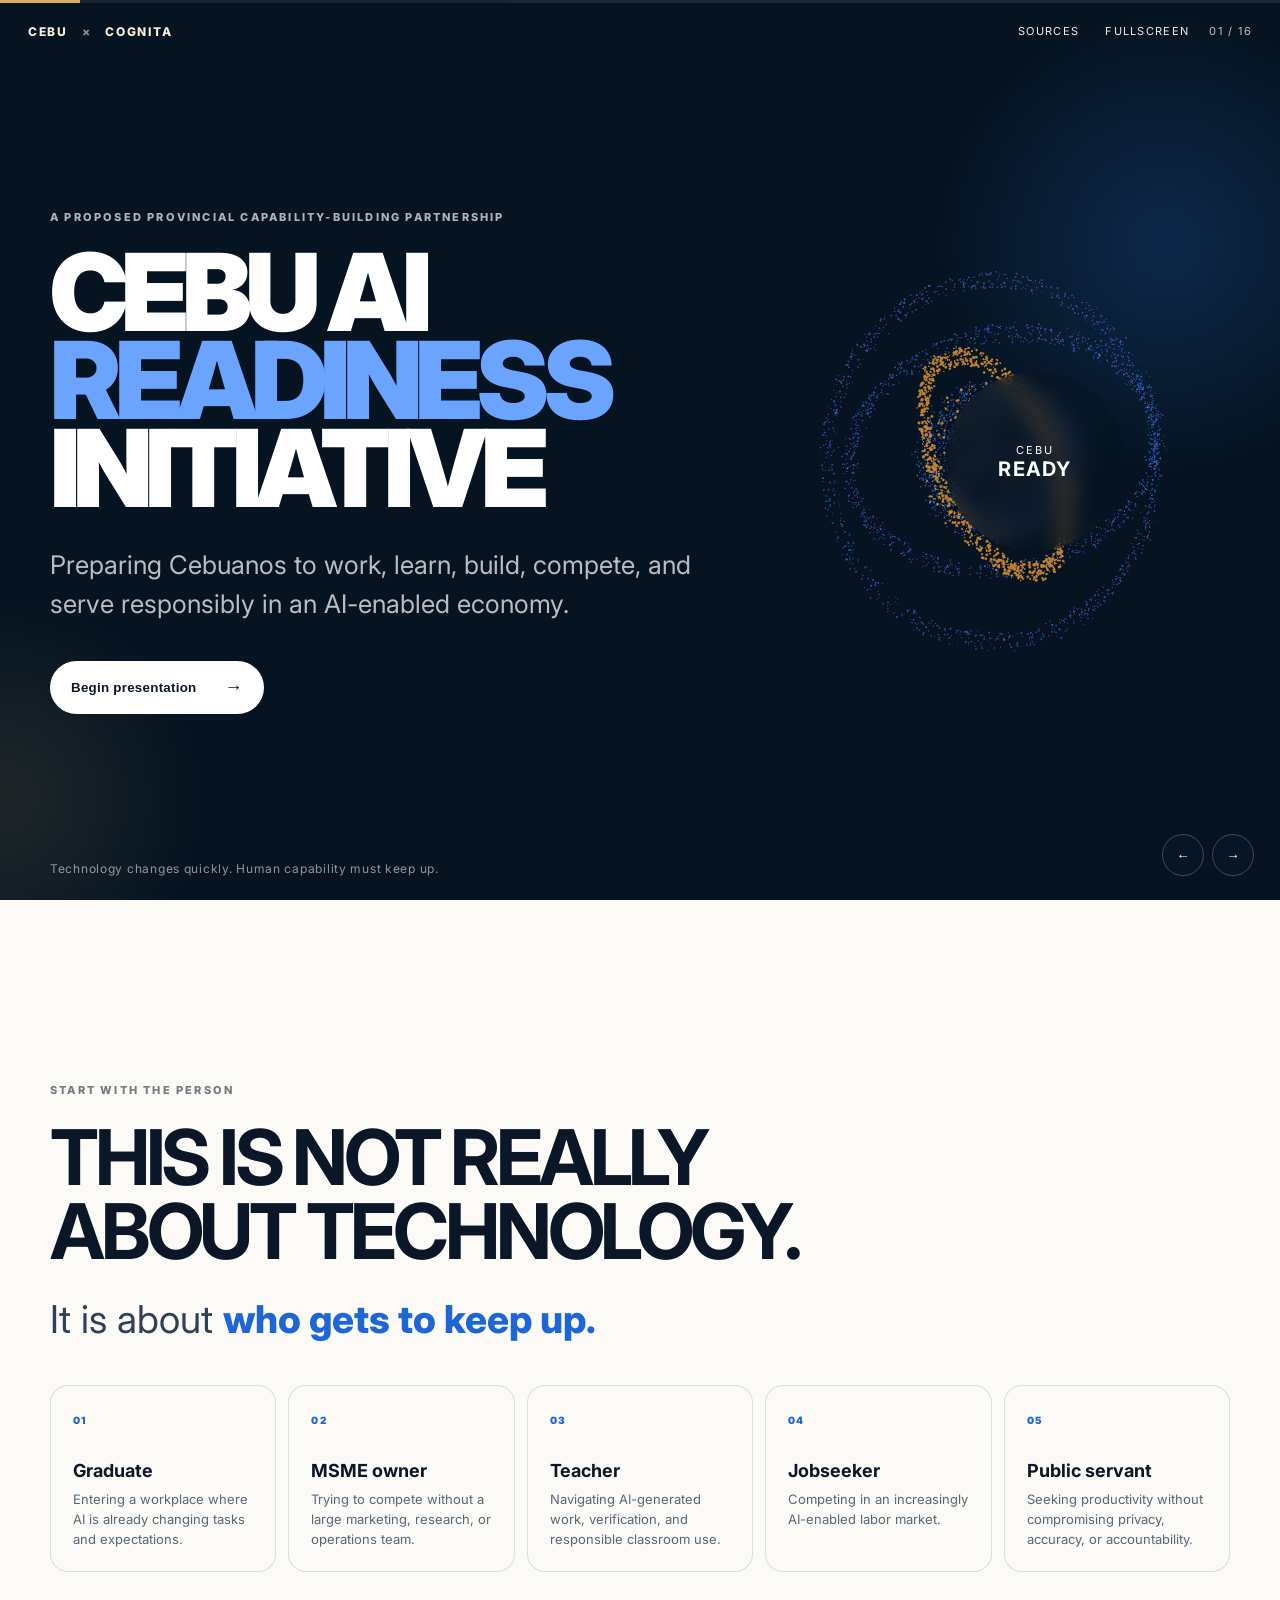
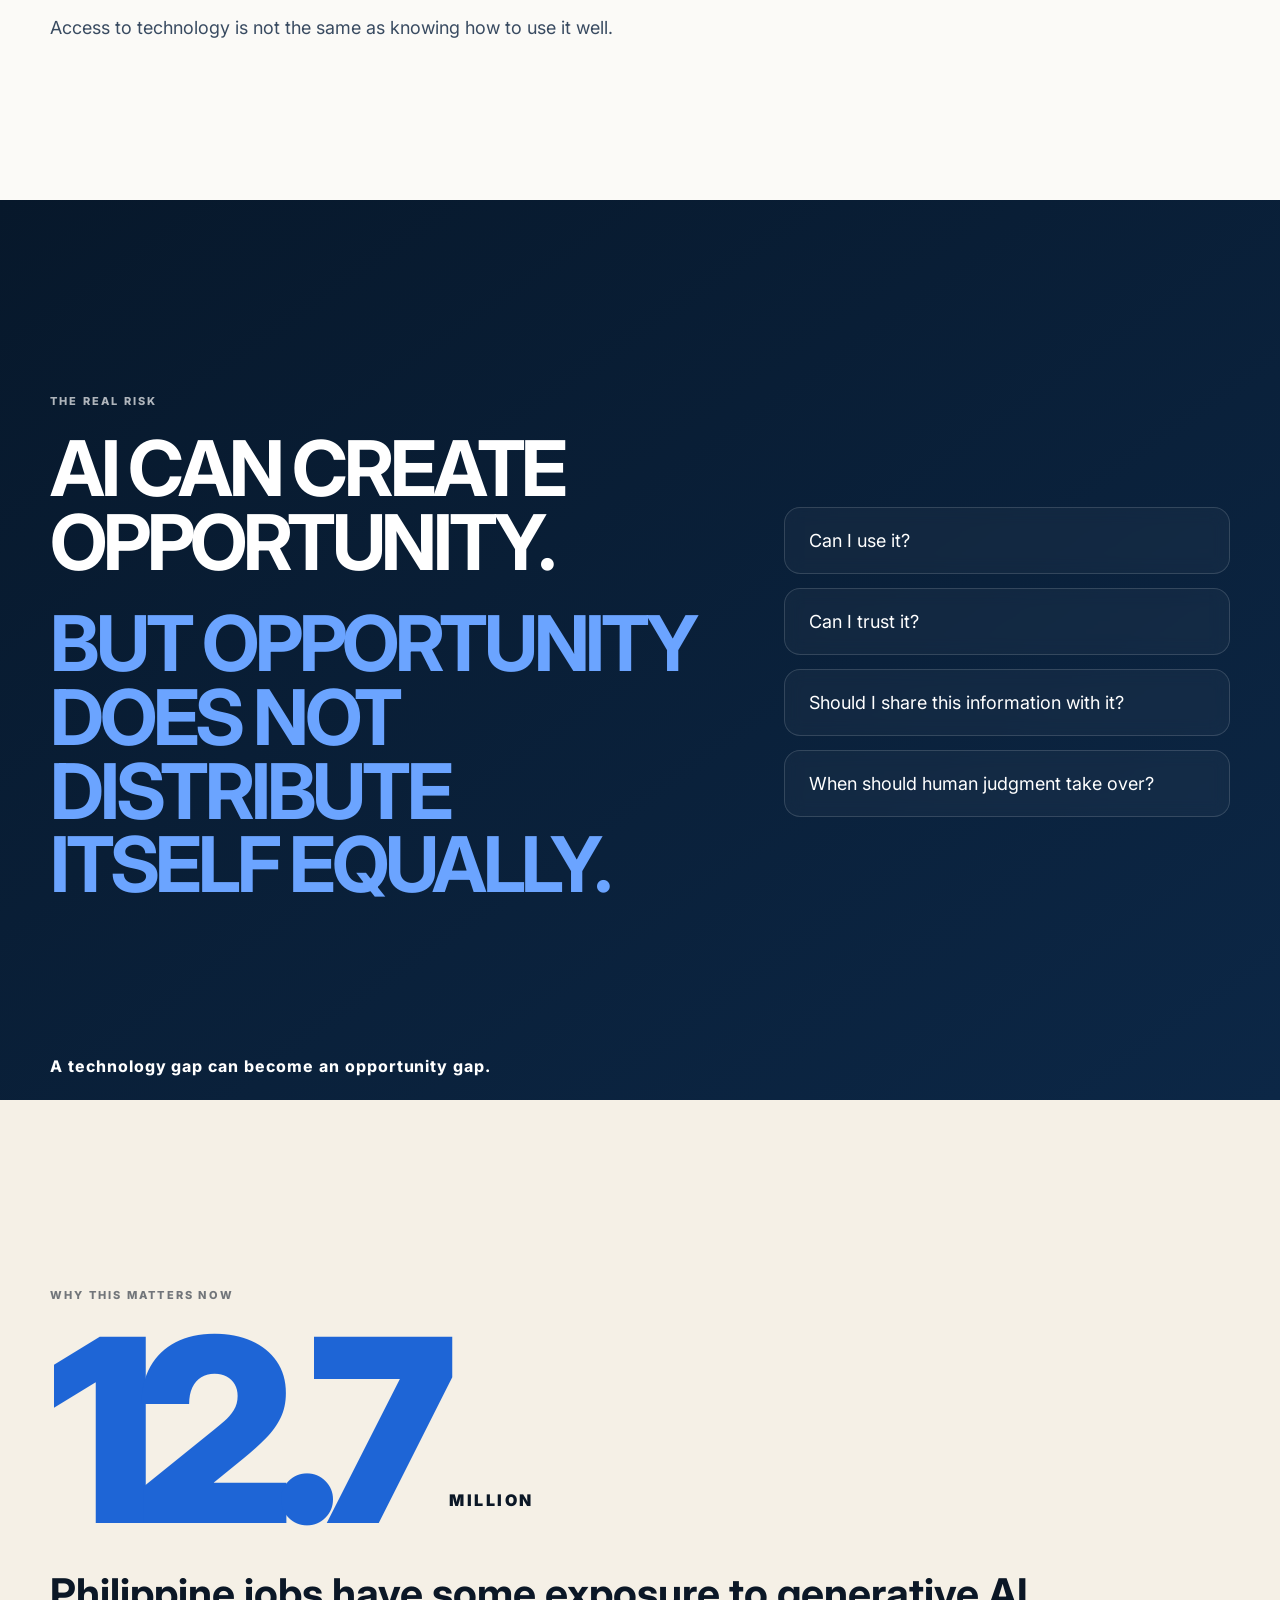
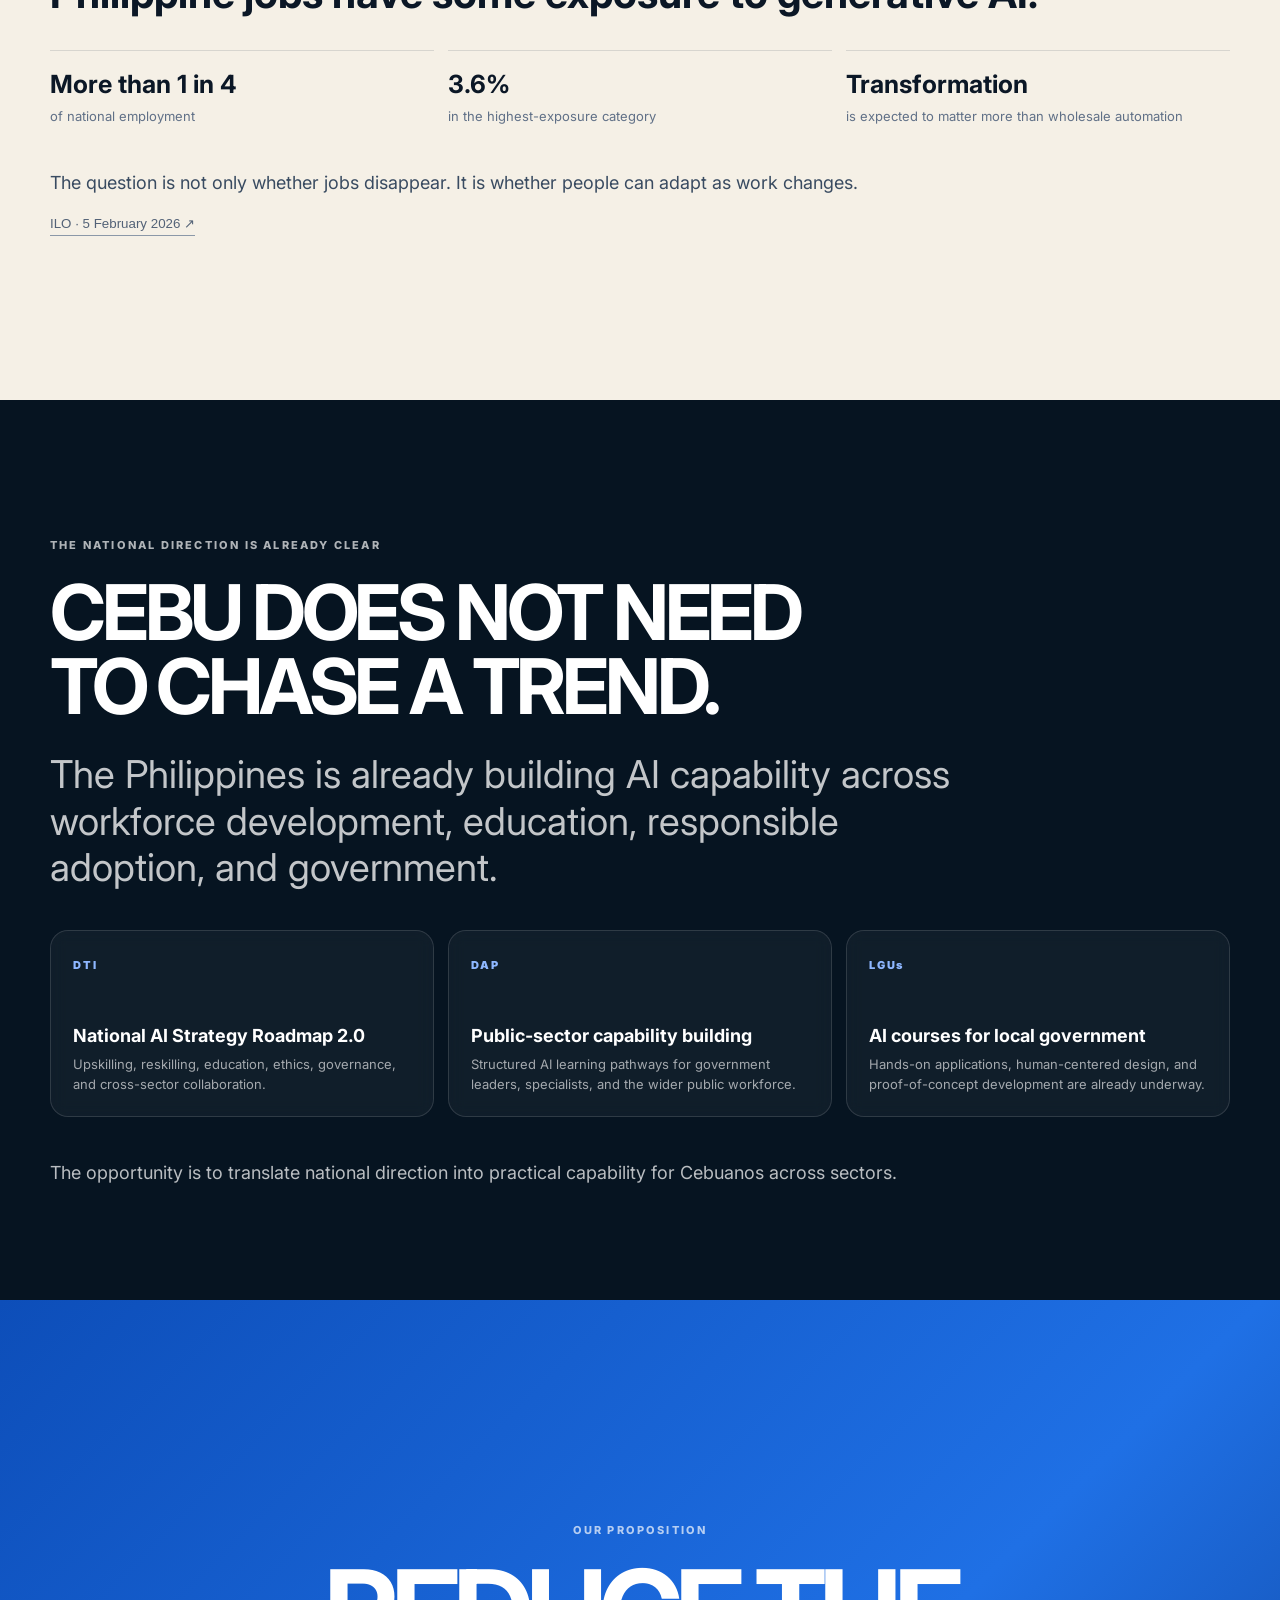
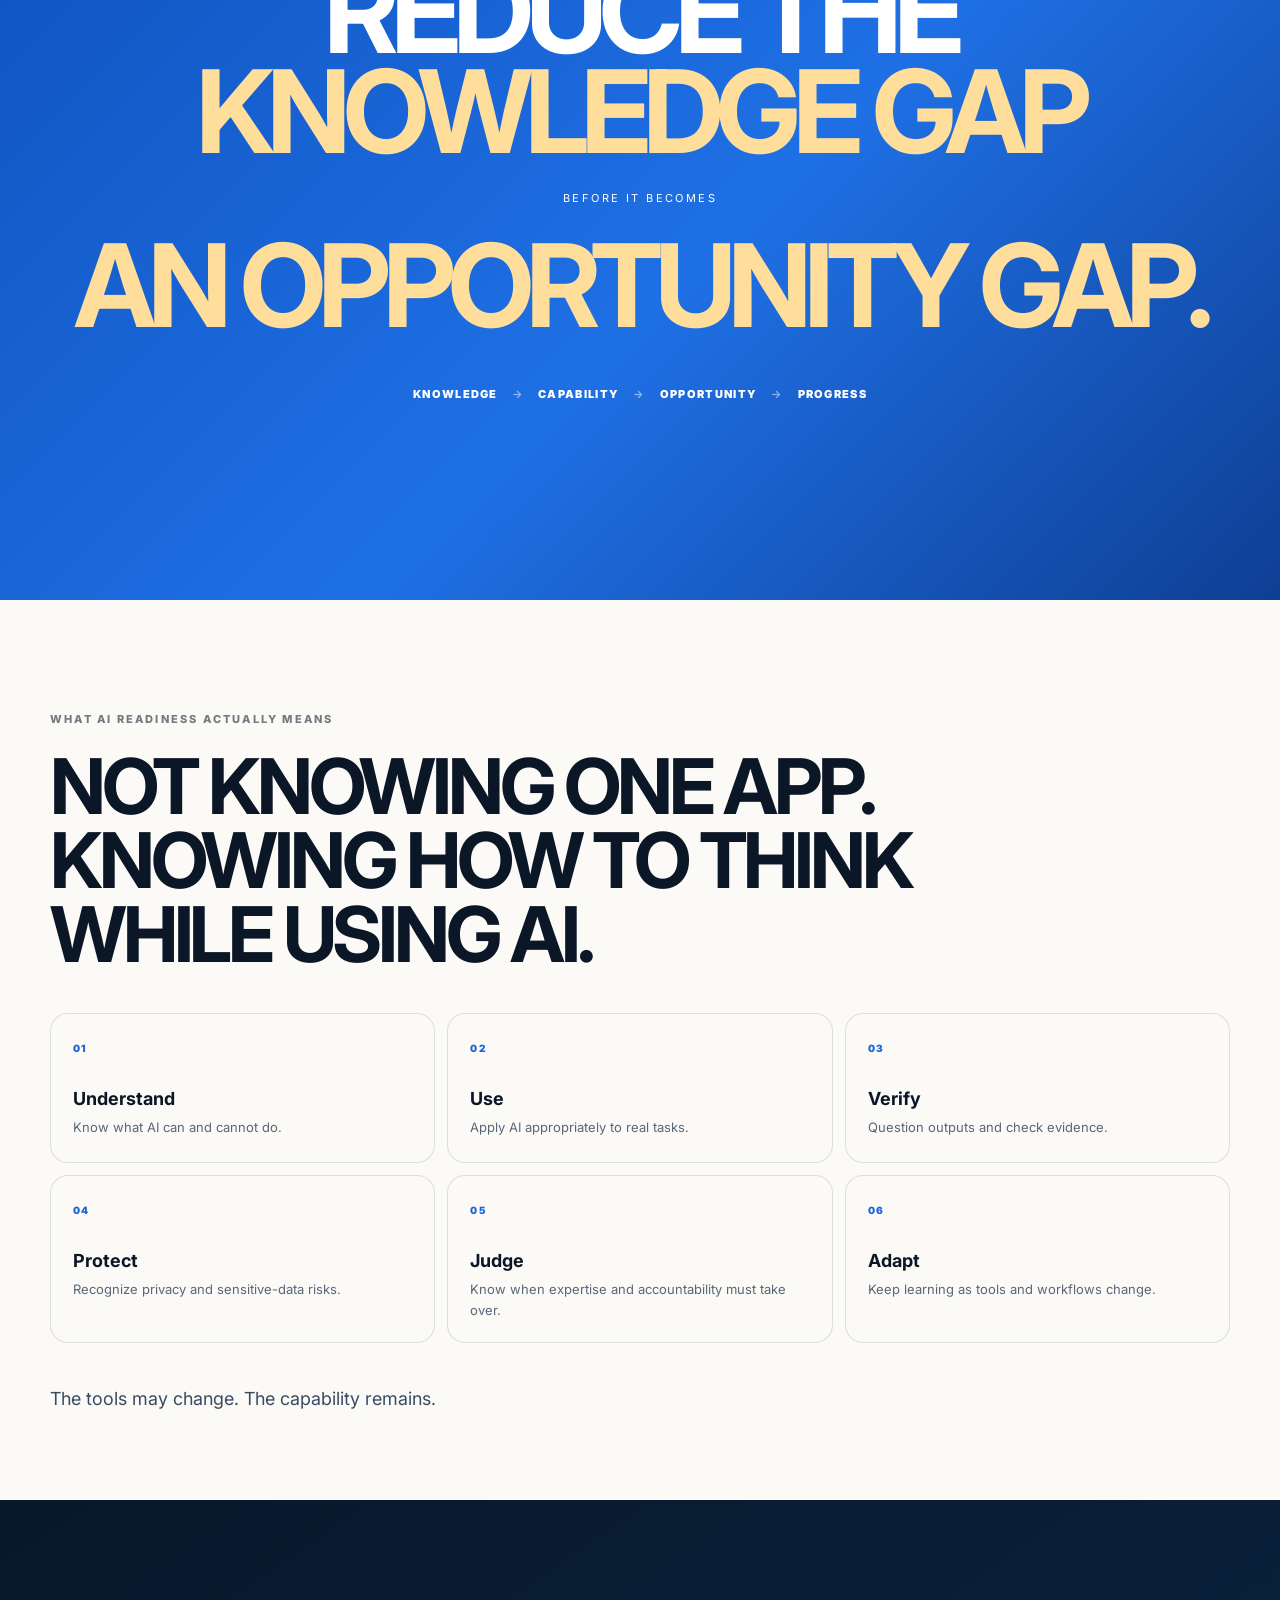
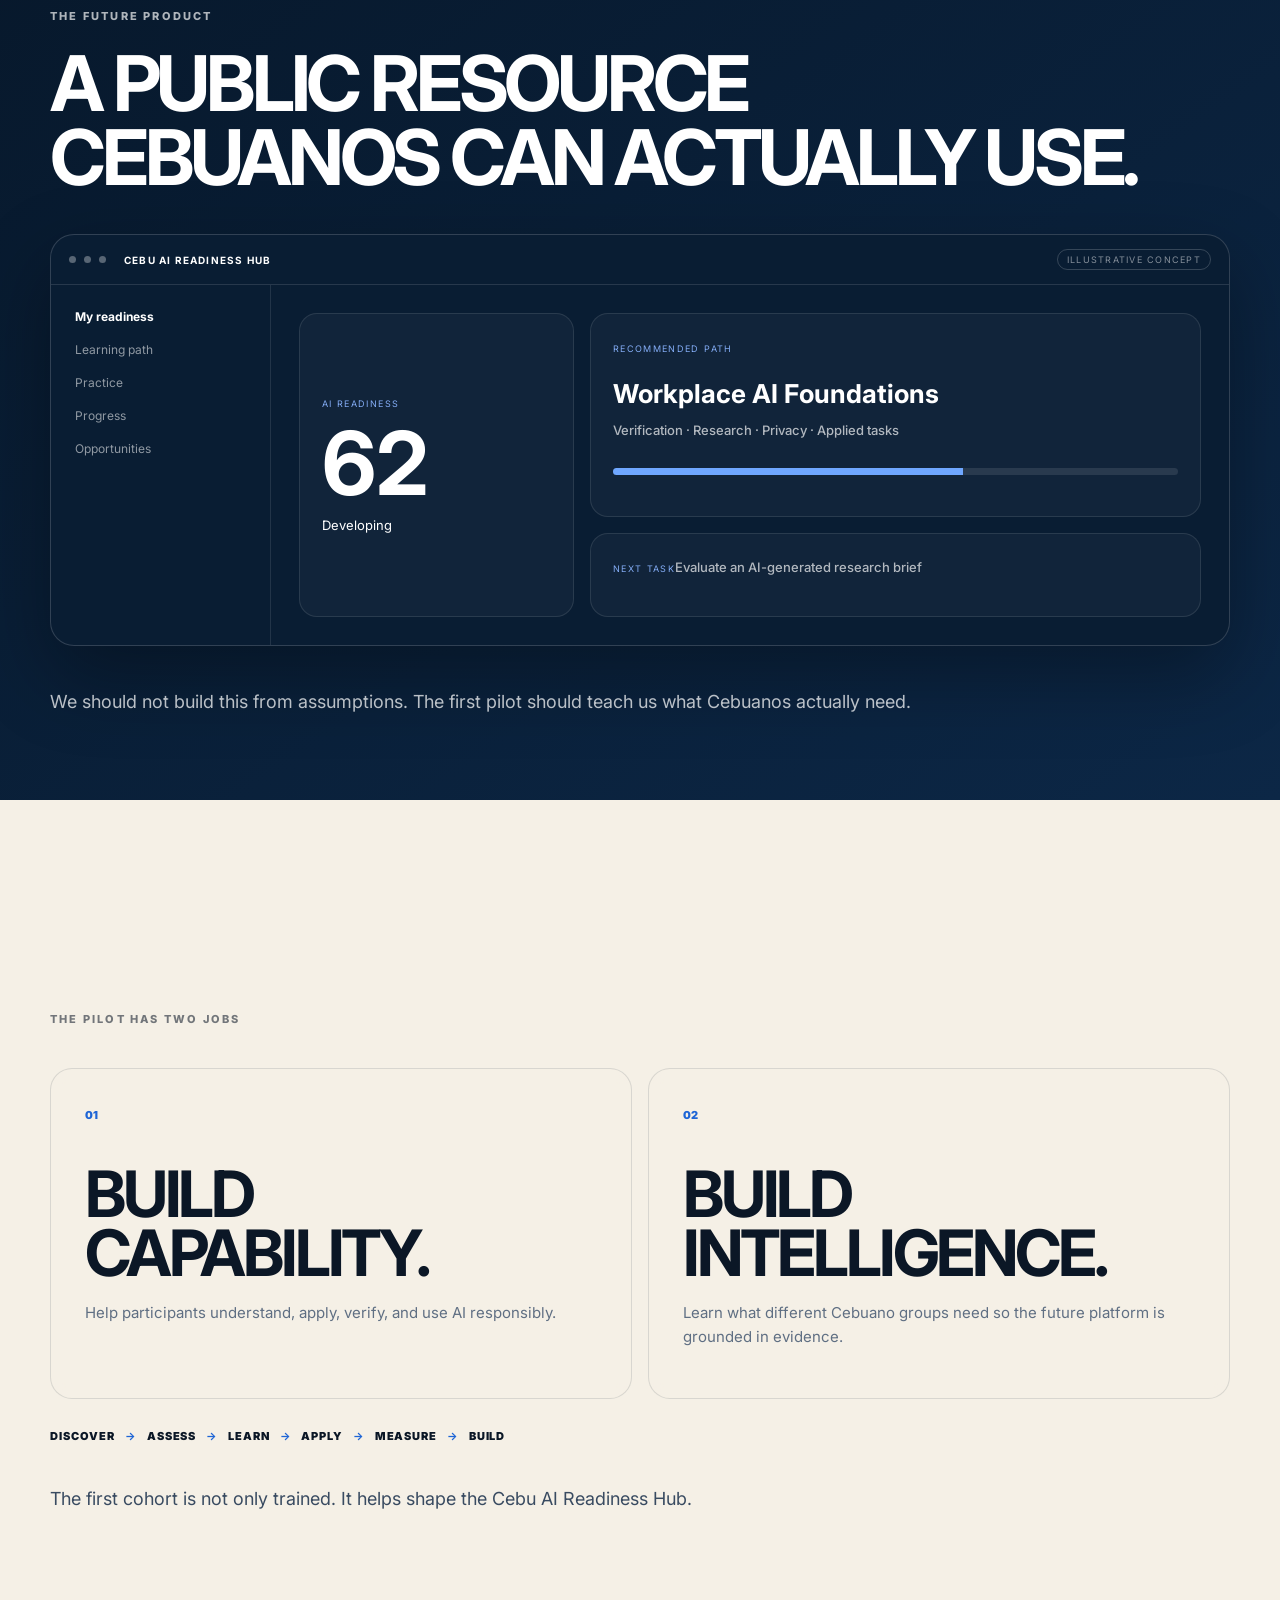
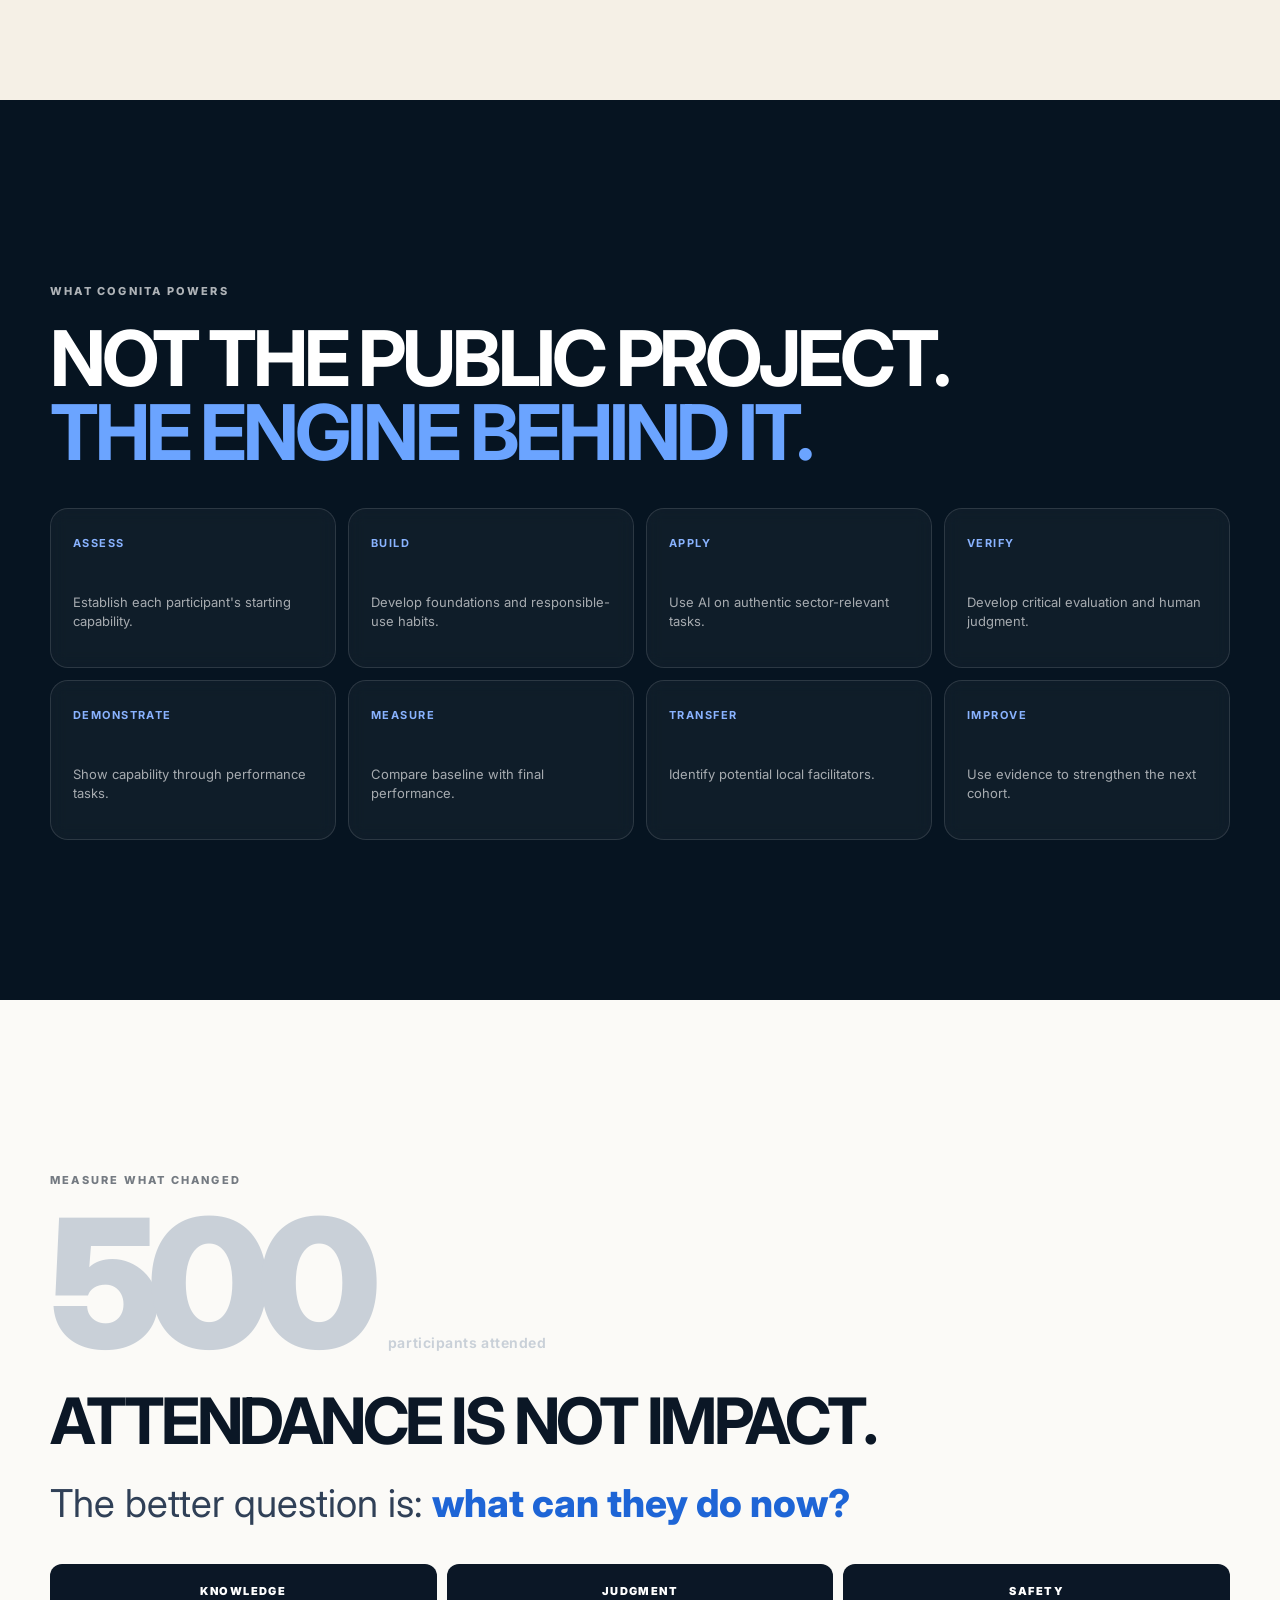
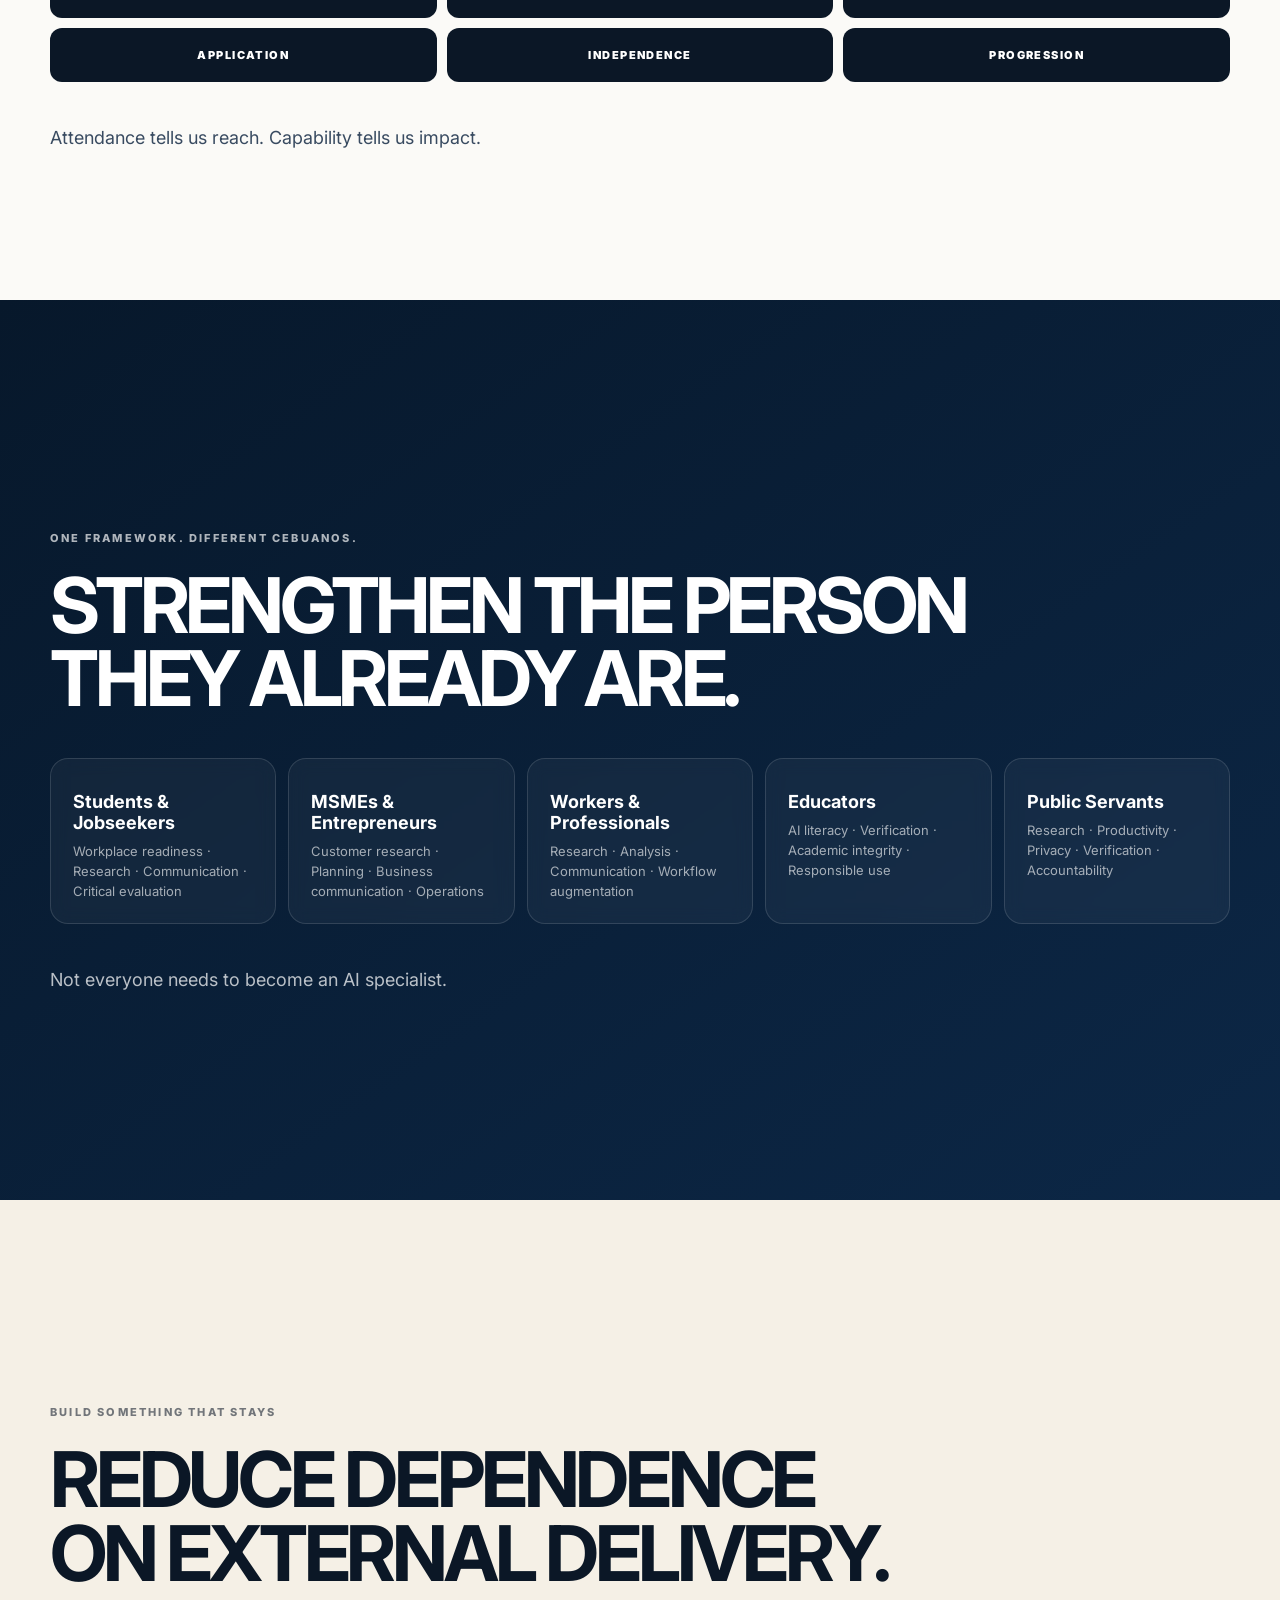
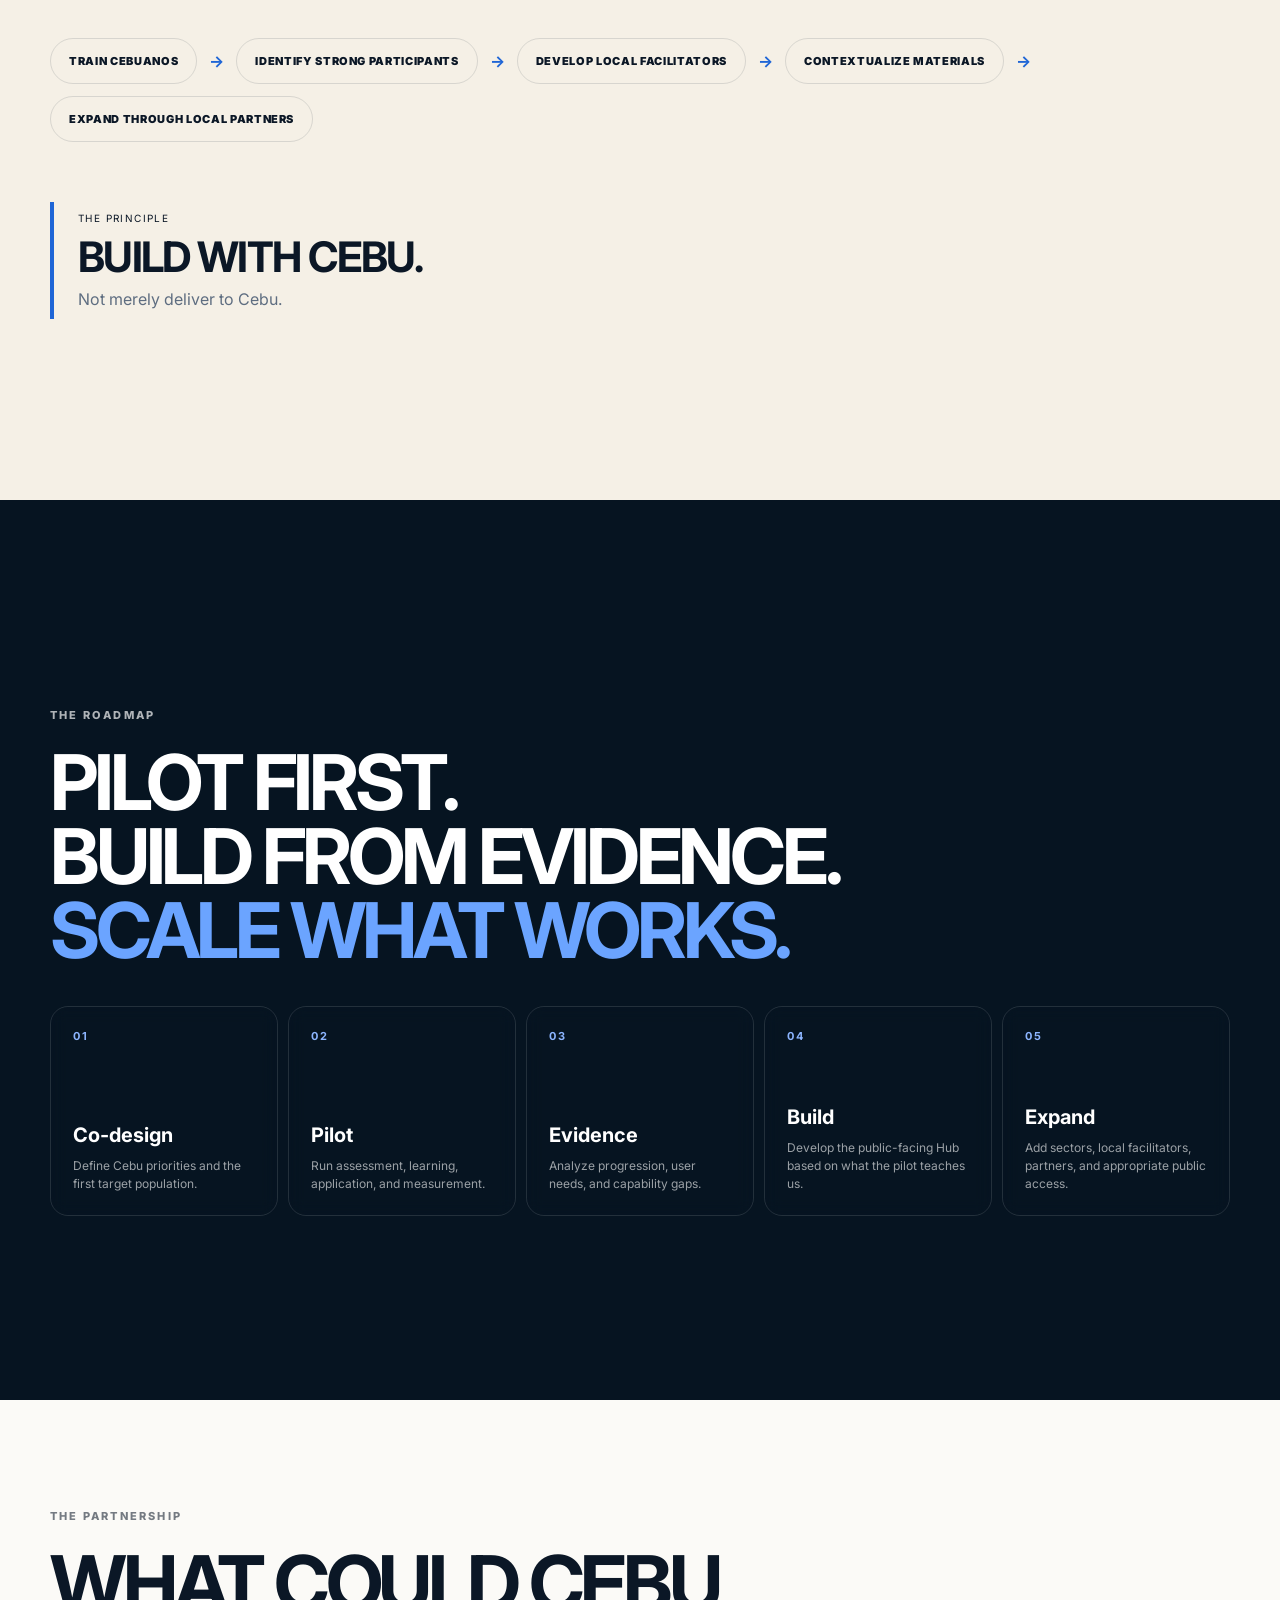
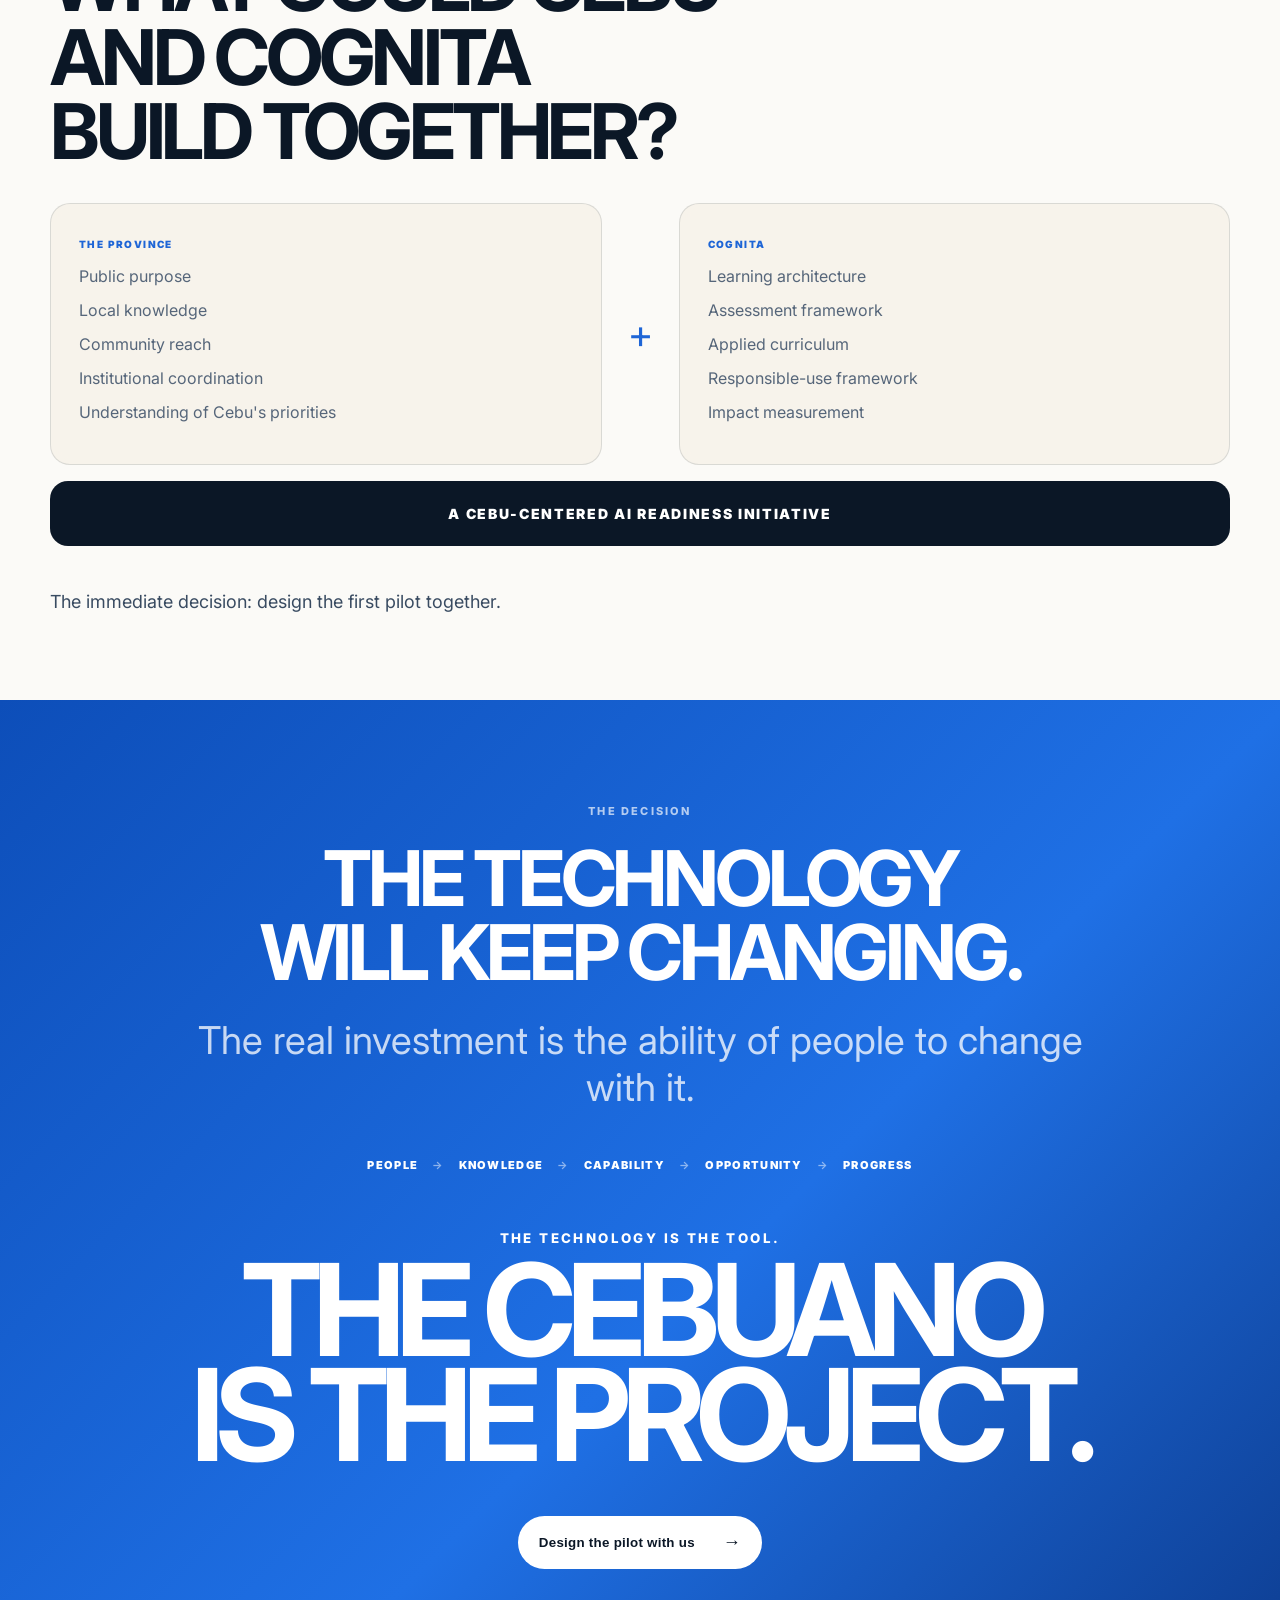
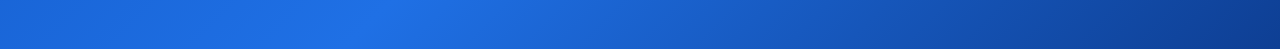
==== commit e004c27b: "Add scroll-driven 3D particle layer to the presentation A Three.js particle field ("the people of Ce" ====
--- a/index.html
+++ b/index.html
@@ -4,16 +4,15 @@
   <meta charset="utf-8" />
   <meta name="viewport" content="width=device-width, initial-scale=1" />
   <meta name="theme-color" content="#07182b" />
-  <meta name="description" content="Cebu AI Readiness Initiative — a proposed capability-building partnership between the Province of Cebu and Cognita." />
+  <meta name="description" content="Cebu AI Readiness Initiative — a proposed capability-building partnership between Cebu and Cognita." />
+  <title>Cebu AI Readiness Initiative</title>
+  <meta property="og:type" content="website" />
   <meta property="og:title" content="Cebu AI Readiness Initiative" />
-  <meta property="og:description" content="From training people to building provincial capability." />
-  <meta property="og:type" content="website" />
-  <meta property="og:image" content="social-card.svg" />
-  <meta name="twitter:card" content="summary_large_image" />
-  <meta name="twitter:title" content="Cebu AI Readiness Initiative" />
-  <meta name="twitter:description" content="From training people to building provincial capability." />
-  <meta name="twitter:image" content="social-card.svg" />
-  <title>Cebu AI Readiness Initiative | Cebu × Cognita</title>
+  <meta property="og:description" content="A proposed partnership to prepare Cebuanos to work, learn, build, compete, and serve responsibly in an AI-enabled economy. Pilot first. Build from evidence." />
+  <meta name="twitter:card" content="summary" />
+  <link rel="preconnect" href="https://fonts.googleapis.com" />
+  <link rel="preconnect" href="https://fonts.gstatic.com" crossorigin />
+  <link rel="stylesheet" href="https://fonts.googleapis.com/css2?family=Inter:wght@400;500;650;700;800;900&display=swap" />
   <link rel="stylesheet" href="styles.css" />
 </head>
 <body>
@@ -24,7 +23,7 @@
     <div class="chrome-actions">
       <button class="icon-btn" id="sourceBtn" type="button" aria-label="View sources">Sources</button>
       <button class="icon-btn" id="fullscreenBtn" type="button" aria-label="Enter fullscreen">Fullscreen</button>
-      <div class="counter" aria-live="polite"><span id="currentSection">01</span><span>/</span><span id="totalSections">14</span></div>
+      <div class="counter" aria-live="polite"><span id="currentSection">01</span><span>/</span><span id="totalSections">16</span></div>
     </div>
   </header>
 
@@ -33,7 +32,7 @@
       <div class="ambient ambient-a"></div><div class="ambient ambient-b"></div>
       <div class="scene-inner hero-grid reveal">
         <div>
-          <p class="eyebrow">A proposed capability-building partnership with the Province of Cebu</p>
+          <p class="eyebrow">A proposed provincial capability-building partnership</p>
           <h1>CEBU AI<br><span>READINESS</span><br>INITIATIVE</h1>
           <p class="lede">Preparing Cebuanos to work, learn, build, compete, and serve responsibly in an AI-enabled economy.</p>
           <button class="primary" data-next type="button">Begin presentation <span>→</span></button>
@@ -63,27 +62,33 @@
     </section>
 
     <section class="scene scene-navy" data-scene="03">
-      <div class="scene-inner reveal">
-        <p class="eyebrow">WHY CEBU. WHY NOW.</p>
-        <h2 class="display">CEBU SITS CLOSE TO<br>THE FRONT LINE OF<br><span class="accent">WORKPLACE CHANGE.</span></h2>
-        <div class="local-facts">
-          <article><small>2025 LABOR FORCE</small><strong>≈ 2.45M</strong><p>Economically active people across Cebu’s four PSA labor domains: Cebu excluding HUCs, Cebu City, Lapu-Lapu City, and Mandaue City.</p></article>
-          <article><small>IT-BPM</small><strong>Center of Excellence</strong><p>DICT identifies Cebu among the country’s Centers of Excellence for IT-BPM.</p></article>
-          <article><small>AI EXPOSURE</small><strong>12.7M</strong><p>Philippine jobs have some GenAI exposure. The ILO says adoption is accelerating particularly in IT-BPM.</p></article>
-          <article><small>INCLUSION</small><strong>2×</strong><p>Women in the Philippines face roughly twice the GenAI exposure rate of men, reflecting occupational concentration.</p></article>
-        </div>
-        <p class="closing-line">These figures do not establish a Cebu-specific AI exposure rate. They do establish why readiness is a serious local workforce question.</p>
-        <button class="source-link source-link-light" data-source="cebu-labor" type="button">View Cebu and ILO evidence ↗</button>
-      </div>
-    </section>
-
-    <section class="scene scene-blue" data-scene="04">
-      <div class="scene-inner center reveal">
-        <p class="eyebrow">THE CORE PROBLEM</p>
-        <h2 class="mega">REDUCE THE<br><span>KNOWLEDGE GAP</span></h2>
-        <p class="bridge">before it becomes</p>
-        <h2 class="mega"><span>AN OPPORTUNITY GAP.</span></h2>
-        <p class="closing-line centered-copy">The issue is not who has access to an AI app. It is who can use AI, question it, protect information, and adapt as tools change.</p>
+      <div class="scene-inner split reveal">
+        <div>
+          <p class="eyebrow">THE REAL RISK</p>
+          <h2 class="display">AI CAN CREATE<br>OPPORTUNITY.</h2>
+          <h2 class="display accent">BUT OPPORTUNITY<br>DOES NOT DISTRIBUTE<br>ITSELF EQUALLY.</h2>
+        </div>
+        <div class="question-stack">
+          <div>Can I use it?</div><div>Can I trust it?</div><div>Should I share this information with it?</div><div>When should human judgment take over?</div>
+        </div>
+      </div>
+      <div class="bottom-note strong">A technology gap can become an opportunity gap.</div>
+    </section>
+
+    <section class="scene scene-cream" data-scene="04">
+      <div class="scene-inner evidence reveal">
+        <p class="eyebrow dark">WHY THIS MATTERS NOW</p>
+        <div class="metric-wrap">
+          <div class="metric" data-count="12.7">0</div><div class="metric-unit">MILLION</div>
+        </div>
+        <h2 class="metric-caption dark">Philippine jobs have some exposure to generative AI.</h2>
+        <div class="evidence-grid">
+          <div><strong>More than 1 in 4</strong><span>of national employment</span></div>
+          <div><strong>3.6%</strong><span>in the highest-exposure category</span></div>
+          <div><strong>Transformation</strong><span>is expected to matter more than wholesale automation</span></div>
+        </div>
+        <p class="closing-line dark">The question is not only whether jobs disappear. It is whether people can adapt as work changes.</p>
+        <button class="source-link" data-source="ilo" type="button">ILO · 5 February 2026 ↗</button>
       </div>
     </section>
 
@@ -94,20 +99,45 @@
         <p class="statement">The Philippines is already building AI capability across workforce development, education, responsible adoption, and government.</p>
         <div class="signal-grid">
           <article><span>DTI</span><h3>National AI Strategy Roadmap 2.0</h3><p>Upskilling, reskilling, education, ethics, governance, and cross-sector collaboration.</p></article>
-          <article><span>DAP</span><h3>Public-sector capability building</h3><p>Structured AI learning pathways for leaders, specialists, and the wider public workforce.</p></article>
-          <article><span>LGUs</span><h3>AI 301 for local government</h3><p>DAP’s 2026 LGU course already includes workflow analysis, human-centered design, prompt engineering, and no-code prototypes.</p></article>
-        </div>
-        <p class="closing-line">Cognita should not duplicate these institutions. The opportunity is to build a Cebu-wide readiness layer that connects people across sectors.</p>
-      </div>
-    </section>
-
-    <section class="scene scene-navy" data-scene="06">
+          <article><span>DAP</span><h3>Public-sector capability building</h3><p>Structured AI learning pathways for government leaders, specialists, and the wider public workforce.</p></article>
+          <article><span>LGUs</span><h3>AI courses for local government</h3><p>Hands-on applications, human-centered design, and proof-of-concept development are already underway.</p></article>
+        </div>
+        <p class="closing-line">The opportunity is to translate national direction into practical capability for Cebuanos across sectors.</p>
+      </div>
+    </section>
+
+    <section class="scene scene-blue" data-scene="06">
+      <div class="scene-inner center reveal">
+        <p class="eyebrow">OUR PROPOSITION</p>
+        <h2 class="mega">REDUCE THE<br><span>KNOWLEDGE GAP</span></h2>
+        <p class="bridge">before it becomes</p>
+        <h2 class="mega"><span>AN OPPORTUNITY GAP.</span></h2>
+        <div class="ladder"><span>KNOWLEDGE</span><b>→</b><span>CAPABILITY</span><b>→</b><span>OPPORTUNITY</span><b>→</b><span>PROGRESS</span></div>
+      </div>
+    </section>
+
+    <section class="scene scene-light" data-scene="07">
+      <div class="scene-inner reveal">
+        <p class="eyebrow dark">WHAT AI READINESS ACTUALLY MEANS</p>
+        <h2 class="display dark">NOT KNOWING ONE APP.<br>KNOWING HOW TO THINK<br>WHILE USING AI.</h2>
+        <div class="capability-grid">
+          <article><span>01</span><h3>Understand</h3><p>Know what AI can and cannot do.</p></article>
+          <article><span>02</span><h3>Use</h3><p>Apply AI appropriately to real tasks.</p></article>
+          <article><span>03</span><h3>Verify</h3><p>Question outputs and check evidence.</p></article>
+          <article><span>04</span><h3>Protect</h3><p>Recognize privacy and sensitive-data risks.</p></article>
+          <article><span>05</span><h3>Judge</h3><p>Know when expertise and accountability must take over.</p></article>
+          <article><span>06</span><h3>Adapt</h3><p>Keep learning as tools and workflows change.</p></article>
+        </div>
+        <p class="closing-line dark">The tools may change. The capability remains.</p>
+      </div>
+    </section>
+
+    <section class="scene scene-navy" data-scene="08">
       <div class="scene-inner reveal">
         <p class="eyebrow">THE FUTURE PRODUCT</p>
         <h2 class="display">A PUBLIC RESOURCE<br>CEBUANOS CAN ACTUALLY USE.</h2>
-        <div class="concept-label">ILLUSTRATIVE CONCEPT · NOT LIVE PARTICIPANT DATA</div>
         <div class="product-shell">
-          <div class="product-top"><span class="dot"></span><span class="dot"></span><span class="dot"></span><strong>CEBU AI READINESS HUB</strong></div>
+          <div class="product-top"><span class="dot"></span><span class="dot"></span><span class="dot"></span><strong>CEBU AI READINESS HUB</strong><em class="illustrative">Illustrative concept</em></div>
           <div class="product-body">
             <aside><b>My readiness</b><span>Learning path</span><span>Practice</span><span>Progress</span><span>Opportunities</span></aside>
             <div class="dashboard">
@@ -121,25 +151,25 @@
       </div>
     </section>
 
-    <section class="scene scene-cream" data-scene="07">
+    <section class="scene scene-cream" data-scene="09">
       <div class="scene-inner reveal">
         <p class="eyebrow dark">THE PILOT HAS TWO JOBS</p>
         <div class="dual">
-          <div><span>01</span><h2>BUILD<br>CAPABILITY.</h2><p>Help participants understand, apply, verify, protect, and use AI responsibly.</p></div>
-          <div><span>02</span><h2>BUILD<br>EVIDENCE.</h2><p>Learn what different Cebuano groups need so the future Hub is grounded in actual behavior and performance.</p></div>
+          <div><span>01</span><h2>BUILD<br>CAPABILITY.</h2><p>Help participants understand, apply, verify, and use AI responsibly.</p></div>
+          <div><span>02</span><h2>BUILD<br>INTELLIGENCE.</h2><p>Learn what different Cebuano groups need so the future platform is grounded in evidence.</p></div>
         </div>
         <div class="flow dark-flow"><span>DISCOVER</span><b>→</b><span>ASSESS</span><b>→</b><span>LEARN</span><b>→</b><span>APPLY</span><b>→</b><span>MEASURE</span><b>→</b><span>BUILD</span></div>
-        <p class="closing-line dark">The first cohort is not only trained. It helps shape what deserves to be built for Cebu.</p>
-      </div>
-    </section>
-
-    <section class="scene scene-dark" data-scene="08">
+        <p class="closing-line dark">The first cohort is not only trained. It helps shape the Cebu AI Readiness Hub.</p>
+      </div>
+    </section>
+
+    <section class="scene scene-dark" data-scene="10">
       <div class="scene-inner reveal">
         <p class="eyebrow">WHAT COGNITA POWERS</p>
         <h2 class="display">NOT THE PUBLIC PROJECT.<br><span class="accent">THE ENGINE BEHIND IT.</span></h2>
         <div class="engine-grid">
           <article><b>ASSESS</b><p>Establish each participant's starting capability.</p></article>
-          <article><b>PERSONALIZE</b><p>Direct learners toward relevant pathways rather than one generic course.</p></article>
+          <article><b>BUILD</b><p>Develop foundations and responsible-use habits.</p></article>
           <article><b>APPLY</b><p>Use AI on authentic sector-relevant tasks.</p></article>
           <article><b>VERIFY</b><p>Develop critical evaluation and human judgment.</p></article>
           <article><b>DEMONSTRATE</b><p>Show capability through performance tasks.</p></article>
@@ -147,15 +177,10 @@
           <article><b>TRANSFER</b><p>Identify potential local facilitators.</p></article>
           <article><b>IMPROVE</b><p>Use evidence to strengthen the next cohort.</p></article>
         </div>
-        <div class="credibility">
-          <small>WHY COGNITA</small>
-          <p>Cognita is designed as an adaptive competency system rather than a course catalogue. It combines diagnostics, guided learning, authentic performance tasks, explanatory feedback, and mastery-based progression.</p>
-          <p class="founder-note"><strong>Francine Marie Bautista</strong> brings experience across education, training, communications, business, and technology. The pilot is designed to create measured Cebu evidence rather than rely on invented claims of prior local outcomes.</p>
-        </div>
-      </div>
-    </section>
-
-    <section class="scene scene-light" data-scene="09">
+      </div>
+    </section>
+
+    <section class="scene scene-light" data-scene="11">
       <div class="scene-inner reveal">
         <p class="eyebrow dark">MEASURE WHAT CHANGED</p>
         <div class="attendance">500 <span>participants attended</span></div>
@@ -168,7 +193,7 @@
       </div>
     </section>
 
-    <section class="scene scene-navy" data-scene="10">
+    <section class="scene scene-navy" data-scene="12">
       <div class="scene-inner reveal">
         <p class="eyebrow">ONE FRAMEWORK. DIFFERENT CEBUANOS.</p>
         <h2 class="display">STRENGTHEN THE PERSON<br>THEY ALREADY ARE.</h2>
@@ -179,66 +204,57 @@
           <article><h3>Educators</h3><p>AI literacy · Verification · Academic integrity · Responsible use</p></article>
           <article><h3>Public Servants</h3><p>Research · Productivity · Privacy · Verification · Accountability</p></article>
         </div>
-        <p class="closing-line">Not everyone needs to become an AI specialist. The program should strengthen the work they already do.</p>
-      </div>
-    </section>
-
-    <section class="scene scene-cream" data-scene="11">
-      <div class="scene-inner reveal">
-        <p class="eyebrow dark">RESPONSIBLE BY DESIGN</p>
-        <h2 class="display dark">BUILD CAPABILITY<br>WITHOUT CREATING<br>NEW GOVERNANCE RISK.</h2>
-        <div class="trust-grid">
-          <article><small>PRIVACY</small><h3>Collect only what the pilot needs.</h3><p>Participant data handling will be purpose-limited, transparent, and designed around the Data Privacy Act and NPC AI guidance.</p></article>
-          <article><small>DATA</small><h3>Cebu keeps useful program intelligence.</h3><p>The Province receives agreed pilot findings, reports, and anonymized or aggregated outputs needed for public decision-making.</p></article>
-          <article><small>IP</small><h3>No hidden ownership trap.</h3><p>Cognita retains its pre-existing platform, methodology, and core IP. Cebu-specific materials, access rights, and licensing are defined clearly in the pilot agreement.</p></article>
-          <article><small>ACCOUNTABILITY</small><h3>AI does not become the decision-maker.</h3><p>Human verification, escalation, and accountability remain built into learning and program governance.</p></article>
-        </div>
-        <button class="source-link" data-source="npc-ai" type="button">NPC AI privacy guidance ↗</button>
-      </div>
-    </section>
-
-    <section class="scene scene-dark" data-scene="12">
-      <div class="scene-inner reveal">
-        <p class="eyebrow">THE WORKING PILOT</p>
-        <h2 class="display">SMALL ENOUGH TO LEARN.<br>BIG ENOUGH TO MATTER.</h2>
-        <div class="pilot-scope">
-          <article><strong>100–150</strong><span>participants</span></article>
-          <article><strong>6–8</strong><span>weeks</span></article>
-          <article><strong>Up to 3</strong><span>priority cohorts</span></article>
-          <article><strong>1</strong><span>impact report + scale recommendation</span></article>
-        </div>
-        <p class="scope-note">Recommended starting scope for discussion, not a fixed procurement specification. Final size, cohorts, delivery model, and investment are costed during co-design with the Province.</p>
-        <div class="role-grid">
-          <div><small>THE PROVINCE</small><p>Designate a focal office · identify priority cohorts · support participant recruitment and logistics · participate in governance and evaluation</p></div>
-          <div><small>COGNITA</small><p>Diagnostic framework · learning pathways · facilitation · platform support · performance assessment · impact reporting</p></div>
-        </div>
-      </div>
-    </section>
-
-    <section class="scene scene-light" data-scene="13">
-      <div class="scene-inner reveal">
-        <p class="eyebrow dark">THE DECISION WE ARE ASKING FOR</p>
-        <h2 class="display dark">NOT A PROVINCE-WIDE<br>ROLLOUT TODAY.</h2>
-        <p class="statement dark">Approve the next step: <em>co-design a measurable Cebu AI Readiness Pilot with Cognita.</em></p>
-        <div class="ask-grid">
-          <div><b>01</b><span>Identify the Province’s lead office and focal persons</span></div>
-          <div><b>02</b><span>Select the first priority cohort or cohorts</span></div>
-          <div><b>03</b><span>Agree on outcomes, safeguards, data governance, and scope</span></div>
-          <div><b>04</b><span>Finalize implementation plan and costed proposal</span></div>
-          <div><b>05</b><span>Launch, measure, report, and decide what deserves to scale</span></div>
-        </div>
-        <div class="contact-card"><small>PROJECT LEAD</small><strong>Francine Marie Bautista</strong><span>Founder, Cognita</span></div>
-      </div>
-    </section>
-
-    <section class="scene finale scene-blue" data-scene="14">
+        <p class="closing-line">Not everyone needs to become an AI specialist.</p>
+      </div>
+    </section>
+
+    <section class="scene scene-cream" data-scene="13">
+      <div class="scene-inner reveal">
+        <p class="eyebrow dark">BUILD SOMETHING THAT STAYS</p>
+        <h2 class="display dark">REDUCE DEPENDENCE<br>ON EXTERNAL DELIVERY.</h2>
+        <div class="transfer">
+          <span>TRAIN CEBUANOS</span><b>→</b><span>IDENTIFY STRONG PARTICIPANTS</span><b>→</b><span>DEVELOP LOCAL FACILITATORS</span><b>→</b><span>CONTEXTUALIZE MATERIALS</span><b>→</b><span>EXPAND THROUGH LOCAL PARTNERS</span>
+        </div>
+        <div class="ownership-card"><small>THE PRINCIPLE</small><strong>BUILD WITH CEBU.</strong><span>Not merely deliver to Cebu.</span></div>
+      </div>
+    </section>
+
+    <section class="scene scene-dark" data-scene="14">
+      <div class="scene-inner reveal">
+        <p class="eyebrow">THE ROADMAP</p>
+        <h2 class="display">PILOT FIRST.<br>BUILD FROM EVIDENCE.<br><span class="accent">SCALE WHAT WORKS.</span></h2>
+        <ol class="roadmap">
+          <li><b>01</b><div><strong>Co-design</strong><span>Define Cebu priorities and the first target population.</span></div></li>
+          <li><b>02</b><div><strong>Pilot</strong><span>Run assessment, learning, application, and measurement.</span></div></li>
+          <li><b>03</b><div><strong>Evidence</strong><span>Analyze progression, user needs, and capability gaps.</span></div></li>
+          <li><b>04</b><div><strong>Build</strong><span>Develop the public-facing Hub based on what the pilot teaches us.</span></div></li>
+          <li><b>05</b><div><strong>Expand</strong><span>Add sectors, local facilitators, partners, and appropriate public access.</span></div></li>
+        </ol>
+      </div>
+    </section>
+
+    <section class="scene scene-light" data-scene="15">
+      <div class="scene-inner reveal">
+        <p class="eyebrow dark">THE PARTNERSHIP</p>
+        <h2 class="display dark">WHAT COULD CEBU<br>AND COGNITA<br>BUILD TOGETHER?</h2>
+        <div class="partner-grid">
+          <div><small>THE PROVINCE</small><p>Public purpose</p><p>Local knowledge</p><p>Community reach</p><p>Institutional coordination</p><p>Understanding of Cebu's priorities</p></div>
+          <div class="plus">+</div>
+          <div><small>COGNITA</small><p>Learning architecture</p><p>Assessment framework</p><p>Applied curriculum</p><p>Responsible-use framework</p><p>Impact measurement</p></div>
+        </div>
+        <div class="result dark">A CEBU-CENTERED AI READINESS INITIATIVE</div>
+        <p class="closing-line dark">The immediate decision: design the first pilot together.</p>
+      </div>
+    </section>
+
+    <section class="scene finale scene-blue" data-scene="16">
       <div class="scene-inner center reveal">
-        <p class="eyebrow">THE LONG-TERM IDEA</p>
+        <p class="eyebrow">THE DECISION</p>
         <h2 class="display">THE TECHNOLOGY<br>WILL KEEP CHANGING.</h2>
         <p class="statement">The real investment is the ability of people to change with it.</p>
         <div class="final-chain"><span>PEOPLE</span><b>→</b><span>KNOWLEDGE</span><b>→</b><span>CAPABILITY</span><b>→</b><span>OPPORTUNITY</span><b>→</b><span>PROGRESS</span></div>
         <div class="final-lockup"><small>THE TECHNOLOGY IS THE TOOL.</small><strong>THE CEBUANO<br>IS THE PROJECT.</strong></div>
-        <button class="primary light-btn" id="pilotBtn" type="button">View the proposed pilot <span>→</span></button>
+        <button class="primary light-btn" id="pilotBtn" type="button">Design the pilot with us <span>→</span></button>
       </div>
     </section>
   </main>
@@ -251,32 +267,23 @@
   <dialog id="sourcesDialog">
     <div class="dialog-head"><div><small>EVIDENCE BASE</small><h2>Sources</h2></div><button id="closeSources" type="button" aria-label="Close sources">×</button></div>
     <div class="source-list">
-      <a id="ilo" href="https://www.ilo.org/publications/generative-ai-and-jobs-philippines-labour-market-exposure-and-policy" target="_blank" rel="noreferrer"><span>ILO · 5 February 2026</span><strong>Generative AI and jobs in the Philippines</strong><p>More than one-quarter of Philippine employment, around 12.7 million jobs, has some GenAI exposure; 3.6% falls in the highest-exposure category. Women face roughly twice the exposure rate of men.</p></a>
-      <a id="cebu-labor" href="https://rsso07.psa.gov.ph/content/2025-annual-provincial-labor-market-statistics-cebu-including-highly-urbanized-cities-hucs" target="_blank" rel="noreferrer"><span>PSA Central Visayas · 19 May 2026</span><strong>2025 Cebu labor-market statistics</strong><p>PSA reports approximately 1.66M economically active people in Cebu excluding HUCs, 398k in Cebu City, 222k in Lapu-Lapu City, and 175k in Mandaue City.</p></a>
-      <a id="cebu-itbpm" href="https://pia.gov.ph/news/dict-sees-potential-for-dumaguete-to-become-center-for-excellence-for-it-bpm/" target="_blank" rel="noreferrer"><span>PIA / DICT · 9 December 2024</span><strong>Cebu identified as an IT-BPM Center of Excellence</strong><p>A DICT official identified Cebu among locations designated as Centers of Excellence for the IT-BPM industry.</p></a>
-      <a id="dti-roadmap" href="https://www.dti.gov.ph/archived/dti-drives-ai-innovation-national-roadmap-2-0-cair-launch" target="_blank" rel="noreferrer"><span>Department of Trade and Industry · 5 July 2024</span><strong>National AI Strategy Roadmap 2.0</strong><p>Upskilling and reskilling, education and talent, ethical AI, and whole-of-nation collaboration are among the roadmap’s strategic priorities.</p></a>
-      <a id="dap-lgu" href="https://dap.edu.ph/dap-launches-ai-course-for-local-government-units-to-drive-public-sector-innovation/" target="_blank" rel="noreferrer"><span>Development Academy of the Philippines · 25 August 2026</span><strong>AI course for local government units</strong><p>DAP’s four-day AI 301 course for LGUs began on 24 August 2026 and includes design thinking, prompt engineering, and hands-on proof-of-concept development.</p></a>
-      <a id="npc-ai" href="https://privacy.gov.ph/wp-content/uploads/2025/02/Advisory-2024.12.19-Guidelines-on-Artificial-Intelligence-w-SGD.pdf" target="_blank" rel="noreferrer"><span>National Privacy Commission · Advisory 2024-04</span><strong>AI systems processing personal data</strong><p>NPC guidance applies the Data Privacy Act and its principles to AI systems that process personal data, including development, deployment, training, and testing.</p></a>
+      <a id="ilo" href="https://www.ilo.org/publications/generative-ai-and-jobs-philippines-labour-market-exposure-and-policy" target="_blank" rel="noreferrer"><span>ILO · 5 February 2026</span><strong>Generative AI and jobs in the Philippines</strong><p>More than one-quarter of Philippine employment, around 12.7 million jobs, has some exposure to GenAI. The ILO emphasizes job transformation more than wholesale automation.</p></a>
+      <a href="https://www.dti.gov.ph/archived/dti-drives-ai-innovation-national-roadmap-2-0-cair-launch" target="_blank" rel="noreferrer"><span>Department of Trade and Industry</span><strong>National AI Strategy Roadmap 2.0</strong><p>Upskilling and reskilling, education and talent, ethical AI, and whole-of-nation collaboration are among the strategy's priorities.</p></a>
+      <a href="https://dap.edu.ph/dap-to-launch-national-ai-capability-building-program-for-the-philippine-public-sector/" target="_blank" rel="noreferrer"><span>Development Academy of the Philippines · 2026</span><strong>National Capability-Building Program on AI</strong><p>Differentiated AI learning pathways for leaders, specialists, and the broader public-sector workforce.</p></a>
+      <a href="https://dap.edu.ph/dap-launches-ai-course-for-local-government-units-to-drive-public-sector-innovation/" target="_blank" rel="noreferrer"><span>Development Academy of the Philippines · August 2026</span><strong>AI Course for Local Government Units</strong><p>LGU-focused capability building with practical applications and AI-powered proof-of-concept development.</p></a>
     </div>
-    <p class="disclaimer">These sources establish context and requirements. Their inclusion does not imply endorsement of Cognita by any cited institution. Cebu-specific AI exposure has not been estimated here.</p>
+    <p class="disclaimer">These sources establish the policy and labor-market context. Their inclusion does not imply endorsement of Cognita by any cited institution.</p>
   </dialog>
 
   <dialog id="pilotDialog">
-    <div class="dialog-head"><div><small>WORKING PROPOSAL</small><h2>First Cebu AI Readiness Pilot</h2></div><button id="closePilot" type="button" aria-label="Close">×</button></div>
-    <div class="pilot-summary">
-      <div><strong>100–150</strong><span>participants</span></div>
-      <div><strong>6–8 weeks</strong><span>recommended duration</span></div>
-      <div><strong>Up to 3 cohorts</strong><span>selected with the Province</span></div>
+    <div class="dialog-head"><div><small>NEXT STEP</small><h2>Design the first pilot</h2></div><button id="closePilot" type="button" aria-label="Close">×</button></div>
+    <div class="pilot-steps">
+      <div><b>01</b><span>Identify Cebu's priority cohort</span></div><div><b>02</b><span>Nominate participating offices and focal persons</span></div><div><b>03</b><span>Agree on pilot outcomes, safeguards, and scope</span></div><div><b>04</b><span>Build the baseline assessment and pathway</span></div><div><b>05</b><span>Launch, measure, report, and decide what deserves to scale</span></div>
     </div>
-    <div class="pilot-steps">
-      <div><b>01</b><span>Province and Cognita co-design the scope, outcomes, safeguards, and implementation model.</span></div>
-      <div><b>02</b><span>Cognita runs baseline diagnostics, guided learning, applied tasks, and performance assessment.</span></div>
-      <div><b>03</b><span>The Province receives an impact report, capability findings, and recommendation on what should scale or be built next.</span></div>
-      <div><b>04</b><span>Final investment is costed after co-design so pricing reflects the actual cohort, delivery, platform, and reporting requirements.</span></div>
-    </div>
-    <div class="pilot-contact"><small>PROJECT LEAD</small><strong>Francine Marie Bautista</strong><span>Founder, Cognita</span></div>
+    <p class="closing-line dark">The proposed first commitment is not province-wide rollout. It is a jointly designed, measurable pilot.</p>
   </dialog>
 
   <script src="app.js"></script>
+  <script type="module" src="scene3d.js"></script>
 </body>
-</html>+</html>
--- a/styles.css
+++ b/styles.css
@@ -19,7 +19,7 @@
 .signal-grid{display:grid;grid-template-columns:repeat(3,1fr);gap:14px;margin-top:40px}.signal-grid article{background:rgba(255,255,255,.045);border-color:rgba(255,255,255,.13)}.signal-grid article span{font-size:11px;letter-spacing:.16em;font-weight:900;color:#8eb7ff}.signal-grid article h3{margin-top:52px}.signal-grid article p{color:rgba(255,255,255,.62)}
 .center{text-align:center}.mega{font-size:clamp(54px,9vw,130px);letter-spacing:-.07em;line-height:.87;margin:0}.mega span{color:#ffdd9b}.bridge{text-transform:uppercase;letter-spacing:.22em;font-size:11px;margin:30px 0}.ladder,.final-chain{display:flex;justify-content:center;flex-wrap:wrap;gap:14px;align-items:center;margin-top:52px;font-size:11px;font-weight:900;letter-spacing:.12em}.ladder b,.final-chain b{opacity:.5}
 .capability-grid{display:grid;grid-template-columns:repeat(3,1fr);gap:12px;margin-top:42px}.capability-grid article{min-height:150px}
-.product-shell{border:1px solid rgba(255,255,255,.16);border-radius:24px;overflow:hidden;background:#091d33;box-shadow:0 30px 80px rgba(0,0,0,.32);margin-top:40px}.product-top{height:50px;border-bottom:1px solid rgba(255,255,255,.12);display:flex;align-items:center;gap:8px;padding:0 18px;font-size:10px;letter-spacing:.12em}.product-top strong{margin-left:10px}.dot{width:7px;height:7px;border-radius:50%;background:rgba(255,255,255,.32)}.product-body{display:grid;grid-template-columns:220px 1fr;min-height:360px}.product-body aside{padding:24px;border-right:1px solid rgba(255,255,255,.1);display:grid;align-content:start;gap:18px;font-size:12px;color:rgba(255,255,255,.55)}.product-body aside b{color:white}.dashboard{padding:28px;display:grid;grid-template-columns:.45fr 1fr;gap:16px}.score,.path,.mini{border:1px solid rgba(255,255,255,.1);background:rgba(255,255,255,.035);border-radius:18px;padding:22px}.score{grid-row:span 2;display:grid;align-content:center}.score small,.path small,.mini small{font-size:9px;letter-spacing:.15em;color:#84adf6}.score strong{font-size:88px;line-height:1;margin:10px 0}.score span{font-size:13px}.path h3{font-size:26px;margin:22px 0 8px}.path p,.mini strong{font-size:13px;color:rgba(255,255,255,.68);font-weight:500}.bar{height:7px;border-radius:20px;background:rgba(255,255,255,.1);margin-top:30px;overflow:hidden}.bar span{display:block;width:62%;height:100%;background:#6fa7ff}
+.product-shell{border:1px solid rgba(255,255,255,.16);border-radius:24px;overflow:hidden;background:#091d33;box-shadow:0 30px 80px rgba(0,0,0,.32);margin-top:40px}.product-top{height:50px;border-bottom:1px solid rgba(255,255,255,.12);display:flex;align-items:center;gap:8px;padding:0 18px;font-size:10px;letter-spacing:.12em}.product-top strong{margin-left:10px}.illustrative{margin-left:auto;font-style:normal;font-size:9px;letter-spacing:.14em;text-transform:uppercase;color:rgba(255,255,255,.5);border:1px solid rgba(255,255,255,.18);border-radius:999px;padding:4px 9px}.dot{width:7px;height:7px;border-radius:50%;background:rgba(255,255,255,.32)}.product-body{display:grid;grid-template-columns:220px 1fr;min-height:360px}.product-body aside{padding:24px;border-right:1px solid rgba(255,255,255,.1);display:grid;align-content:start;gap:18px;font-size:12px;color:rgba(255,255,255,.55)}.product-body aside b{color:white}.dashboard{padding:28px;display:grid;grid-template-columns:.45fr 1fr;gap:16px}.score,.path,.mini{border:1px solid rgba(255,255,255,.1);background:rgba(255,255,255,.035);border-radius:18px;padding:22px}.score{grid-row:span 2;display:grid;align-content:center}.score small,.path small,.mini small{font-size:9px;letter-spacing:.15em;color:#84adf6}.score strong{font-size:88px;line-height:1;margin:10px 0}.score span{font-size:13px}.path h3{font-size:26px;margin:22px 0 8px}.path p,.mini strong{font-size:13px;color:rgba(255,255,255,.68);font-weight:500}.bar{height:7px;border-radius:20px;background:rgba(255,255,255,.1);margin-top:30px;overflow:hidden}.bar span{display:block;width:62%;height:100%;background:#6fa7ff}
 .dual{display:grid;grid-template-columns:1fr 1fr;gap:16px;margin-top:42px}.dual>div{padding:34px;border:1px solid var(--lightline);border-radius:22px}.dual>div span{font-size:11px;color:var(--blue);font-weight:900}.dual h2{font-size:clamp(42px,5vw,70px);line-height:.92;margin:42px 0 18px;letter-spacing:-.05em}.dual p{font-size:15px;line-height:1.6;color:#5f6f83}.flow{display:flex;flex-wrap:wrap;gap:10px;align-items:center;margin-top:30px;font-size:11px;font-weight:900;letter-spacing:.08em}.dark-flow{color:var(--ink)}.flow b{color:var(--blue)}
 .engine-grid{display:grid;grid-template-columns:repeat(4,1fr);gap:12px;margin-top:38px}.engine-grid article{min-height:150px;background:rgba(255,255,255,.04);border-color:rgba(255,255,255,.12)}.engine-grid b{font-size:11px;letter-spacing:.13em;color:#89b3ff}.engine-grid p{font-size:13px;line-height:1.5;color:rgba(255,255,255,.63);margin-top:42px}
 .attendance{font-size:clamp(80px,14vw,180px);font-weight:950;letter-spacing:-.07em;color:#c9d0d8;line-height:.8;margin-top:22px}.attendance span{font-size:14px;letter-spacing:.04em;font-weight:650}.strike{font-size:clamp(42px,5vw,72px);margin-top:36px}.measure-grid{display:grid;grid-template-columns:repeat(3,1fr);gap:10px;margin-top:34px}.measure-grid div{padding:20px;border-radius:12px;background:var(--ink);color:white;text-align:center;font-size:11px;letter-spacing:.13em;font-weight:900}
@@ -30,7 +30,21 @@
 .final-chain{margin:48px auto}.final-lockup{margin:58px auto 34px;display:grid;gap:12px}.final-lockup small{letter-spacing:.18em;font-weight:800}.final-lockup strong{font-size:clamp(60px,10vw,144px);line-height:.82;letter-spacing:-.07em}.light-btn{margin-top:14px}
 .nav-arrows{position:fixed;right:26px;bottom:24px;display:flex;gap:8px;z-index:80}.nav-arrows button{width:42px;height:42px;border-radius:50%;border:1px solid rgba(255,255,255,.22);background:rgba(7,24,43,.65);color:white;backdrop-filter:blur(10px);cursor:pointer}
 dialog{width:min(760px,calc(100% - 32px));border:0;border-radius:24px;padding:0;background:#fbfaf7;color:var(--ink);box-shadow:0 30px 120px rgba(0,0,0,.45)}dialog::backdrop{background:rgba(3,12,24,.78);backdrop-filter:blur(6px)}.dialog-head{display:flex;justify-content:space-between;align-items:flex-start;padding:28px 30px;border-bottom:1px solid var(--lightline)}.dialog-head small{font-size:9px;letter-spacing:.16em;color:var(--blue);font-weight:900}.dialog-head h2{font-size:38px;margin:7px 0 0;letter-spacing:-.04em}.dialog-head button{border:0;background:transparent;font-size:30px;cursor:pointer}.source-list{display:grid;padding:12px 30px}.source-list a{text-decoration:none;color:inherit;padding:20px 0;border-bottom:1px solid var(--lightline);display:grid;gap:7px}.source-list a span{font-size:10px;color:var(--blue);font-weight:900;letter-spacing:.08em}.source-list a strong{font-size:18px}.source-list a p{font-size:13px;line-height:1.5;color:#5b6b7f;margin:0}.disclaimer{padding:6px 30px 28px;font-size:11px;color:#6d7887}.pilot-steps{padding:18px 30px;display:grid}.pilot-steps div{display:flex;gap:18px;align-items:center;padding:16px 0;border-bottom:1px solid var(--lightline)}.pilot-steps b{color:var(--blue);font-size:11px}.pilot-steps span{font-size:15px}
-.reveal{opacity:0;transform:translateY(26px);transition:opacity .75s ease,transform .75s ease}.reveal.is-visible{opacity:1;transform:none}
-@media (prefers-reduced-motion:reduce){html{scroll-behavior:auto}.reveal{opacity:1;transform:none;transition:none}}
+.js .reveal{opacity:0;transform:translateY(26px);transition:opacity .75s ease,transform .75s ease}.js .reveal.is-visible{opacity:1;transform:none}
+@media (prefers-reduced-motion:reduce){html{scroll-behavior:auto}.js .reveal{opacity:1;transform:none;transition:none}}
 @media (max-width:900px){.scene-inner{width:min(100% - 36px,760px);padding-top:90px}.hero-grid,.split{grid-template-columns:1fr}.hero-mark{display:none}.people-grid,.sector-grid{grid-template-columns:1fr 1fr}.signal-grid,.capability-grid,.evidence-grid{grid-template-columns:1fr 1fr}.engine-grid{grid-template-columns:1fr 1fr}.roadmap{grid-template-columns:1fr 1fr}.product-body{grid-template-columns:1fr}.product-body aside{display:none}.partner-grid{grid-template-columns:1fr}.plus{display:none}.bottom-note{width:calc(100% - 36px)}.chrome{padding:16px 18px}.icon-btn{display:none}.dashboard{grid-template-columns:1fr}.score{grid-row:auto}.metric{font-size:30vw}}
 @media (max-width:580px){html{scroll-snap-type:none}.scene{min-height:auto;padding:30px 0}.scene-inner{padding:70px 0 54px}.people-grid,.sector-grid,.signal-grid,.capability-grid,.evidence-grid,.engine-grid,.measure-grid,.dual,.roadmap{grid-template-columns:1fr}.product-shell{display:none}.transfer{display:grid}.transfer b{transform:rotate(90deg);justify-self:center}.bottom-note{display:none}.nav-arrows{display:none}.chrome-actions .counter{display:none}.display{font-size:42px}.mega{font-size:54px}.final-lockup strong{font-size:60px}}
+
+/* Centered scenes keep their statement centered */
+.center .statement{margin-inline:auto}
+/* 3D layer: the canvas sits between scene backgrounds and scene content */
+#stage{position:fixed;inset:0;width:100%;height:100%;z-index:1;pointer-events:none}
+.webgl .orbit{display:none}
+.webgl .core{background:rgba(6,20,33,.35)}
+.webgl .people-grid article,.webgl .capability-grid article,.webgl .signal-grid article,.webgl .engine-grid article,.webgl .sector-grid article,.webgl .roadmap li,.webgl .dual>div,.webgl .partner-grid>div:not(.plus),.webgl .question-stack div{-webkit-backdrop-filter:blur(8px);backdrop-filter:blur(8px)}
+.webgl .scene-light .people-grid article,.webgl .scene-light .capability-grid article{background:rgba(251,250,247,.72)}
+.webgl .scene-cream .dual>div,.webgl .scene-light .partner-grid>div:not(.plus){background:rgba(245,240,230,.7)}
+.source-list a.flash{animation:flash 1.6s ease}
+@keyframes flash{0%,40%{background:rgba(30,101,214,.12)}100%{background:transparent}}
+.icon-btn:focus-visible,.nav-arrows button:focus-visible,.primary:focus-visible,.source-link:focus-visible,.dialog-head button:focus-visible{outline:2px solid var(--gold);outline-offset:3px}
+@media (max-width:580px){.illustrative{display:none}}
